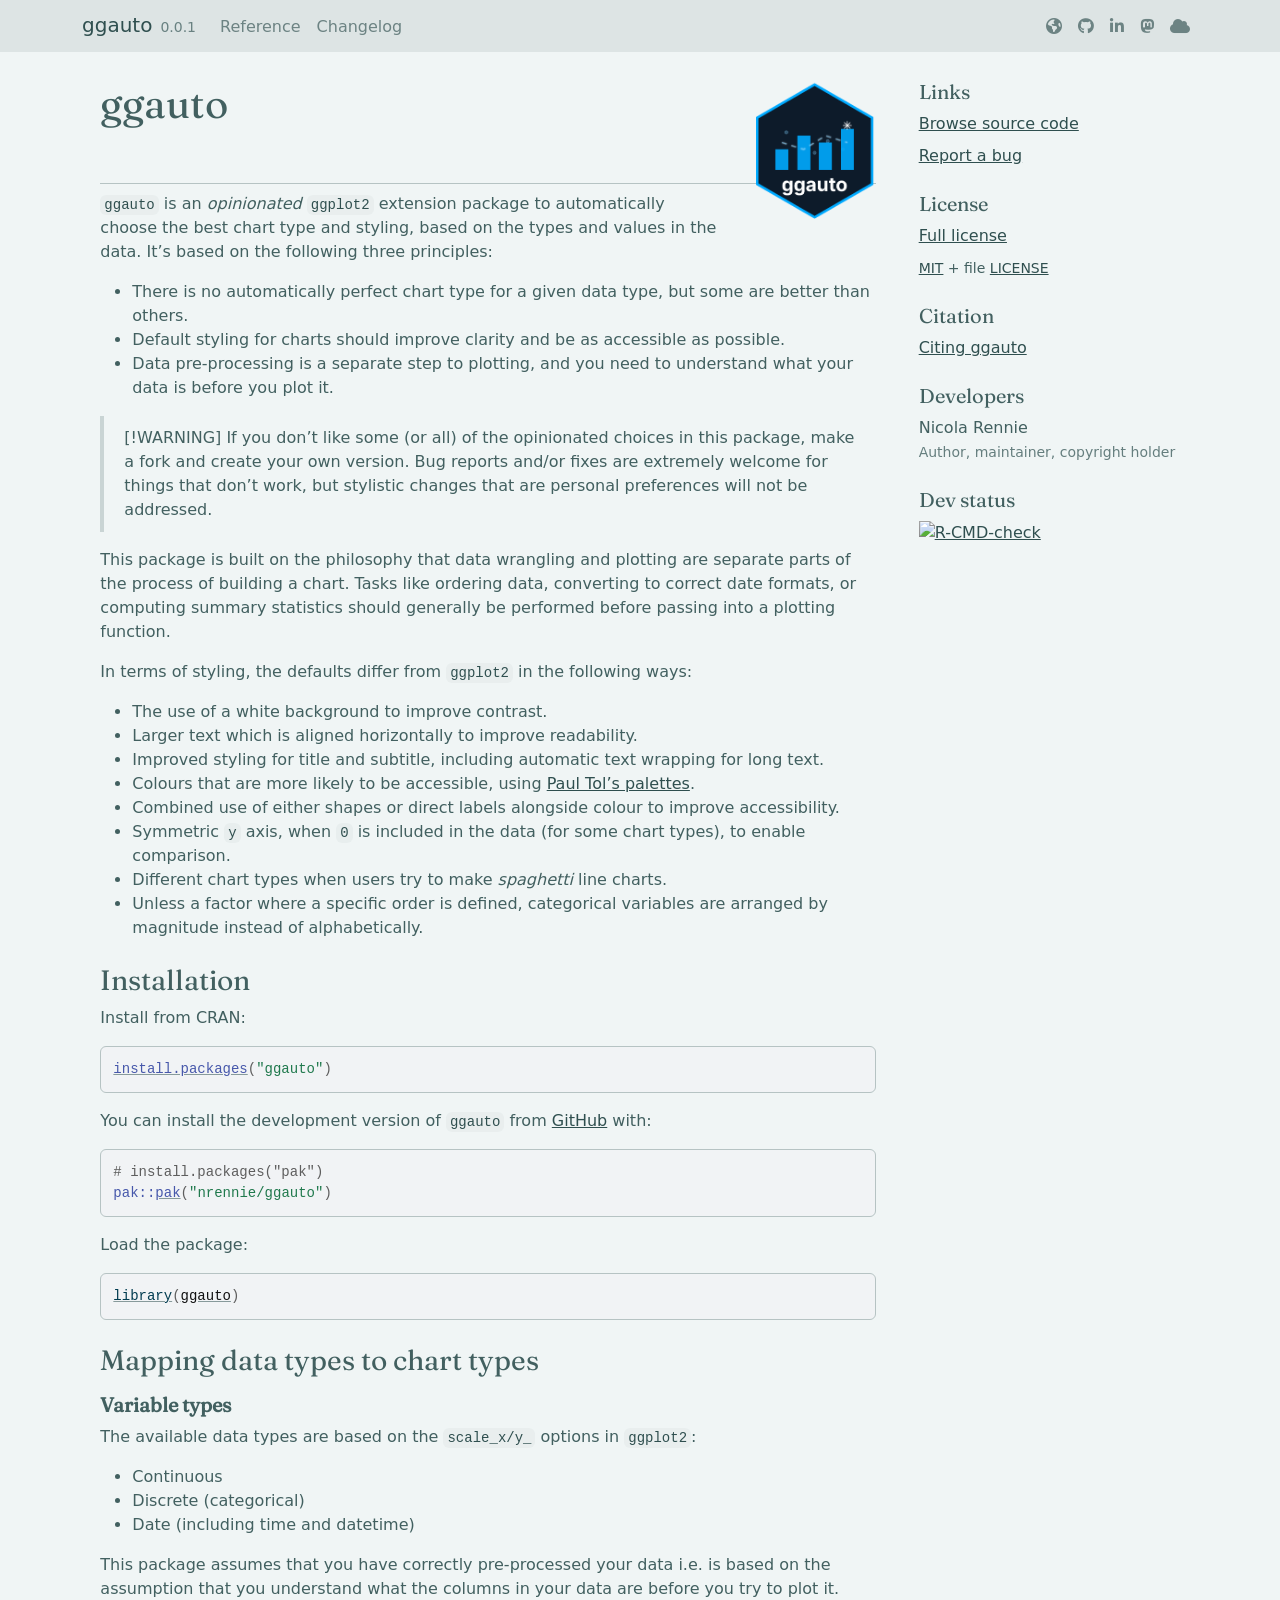
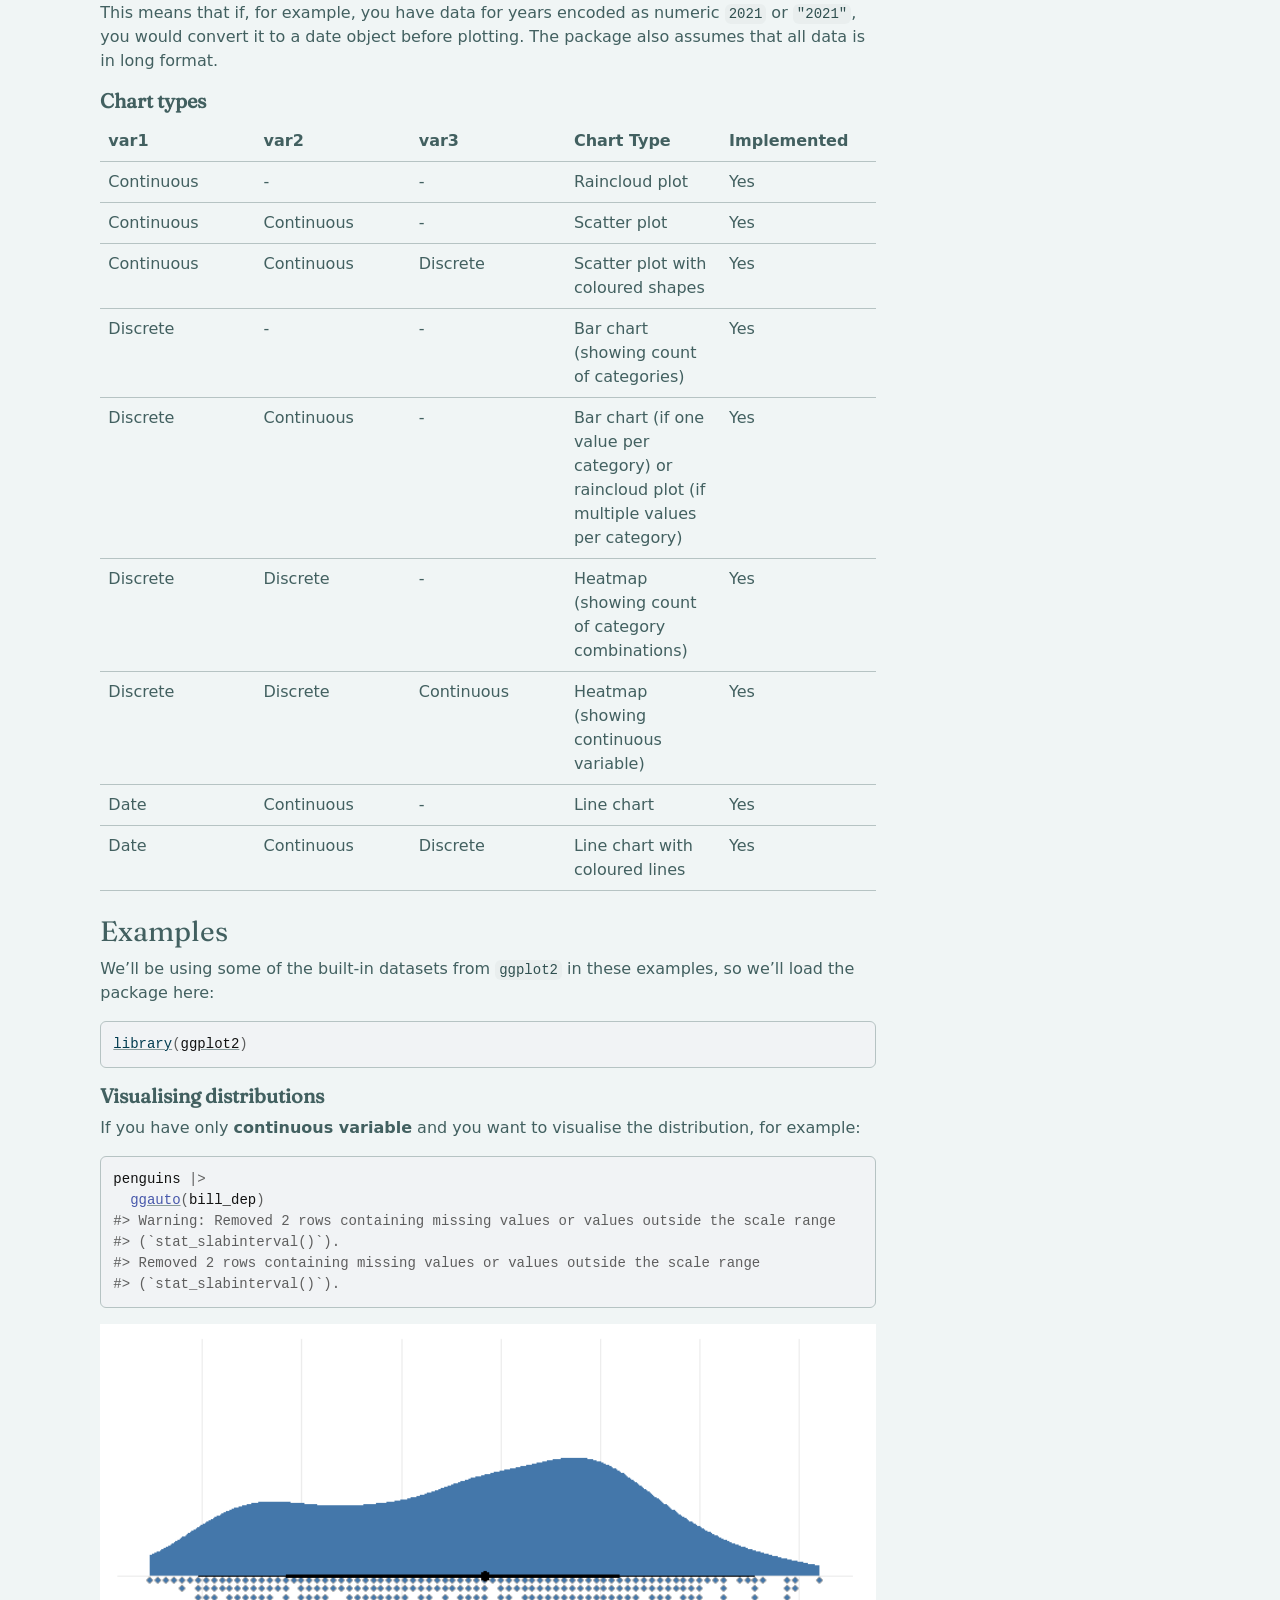
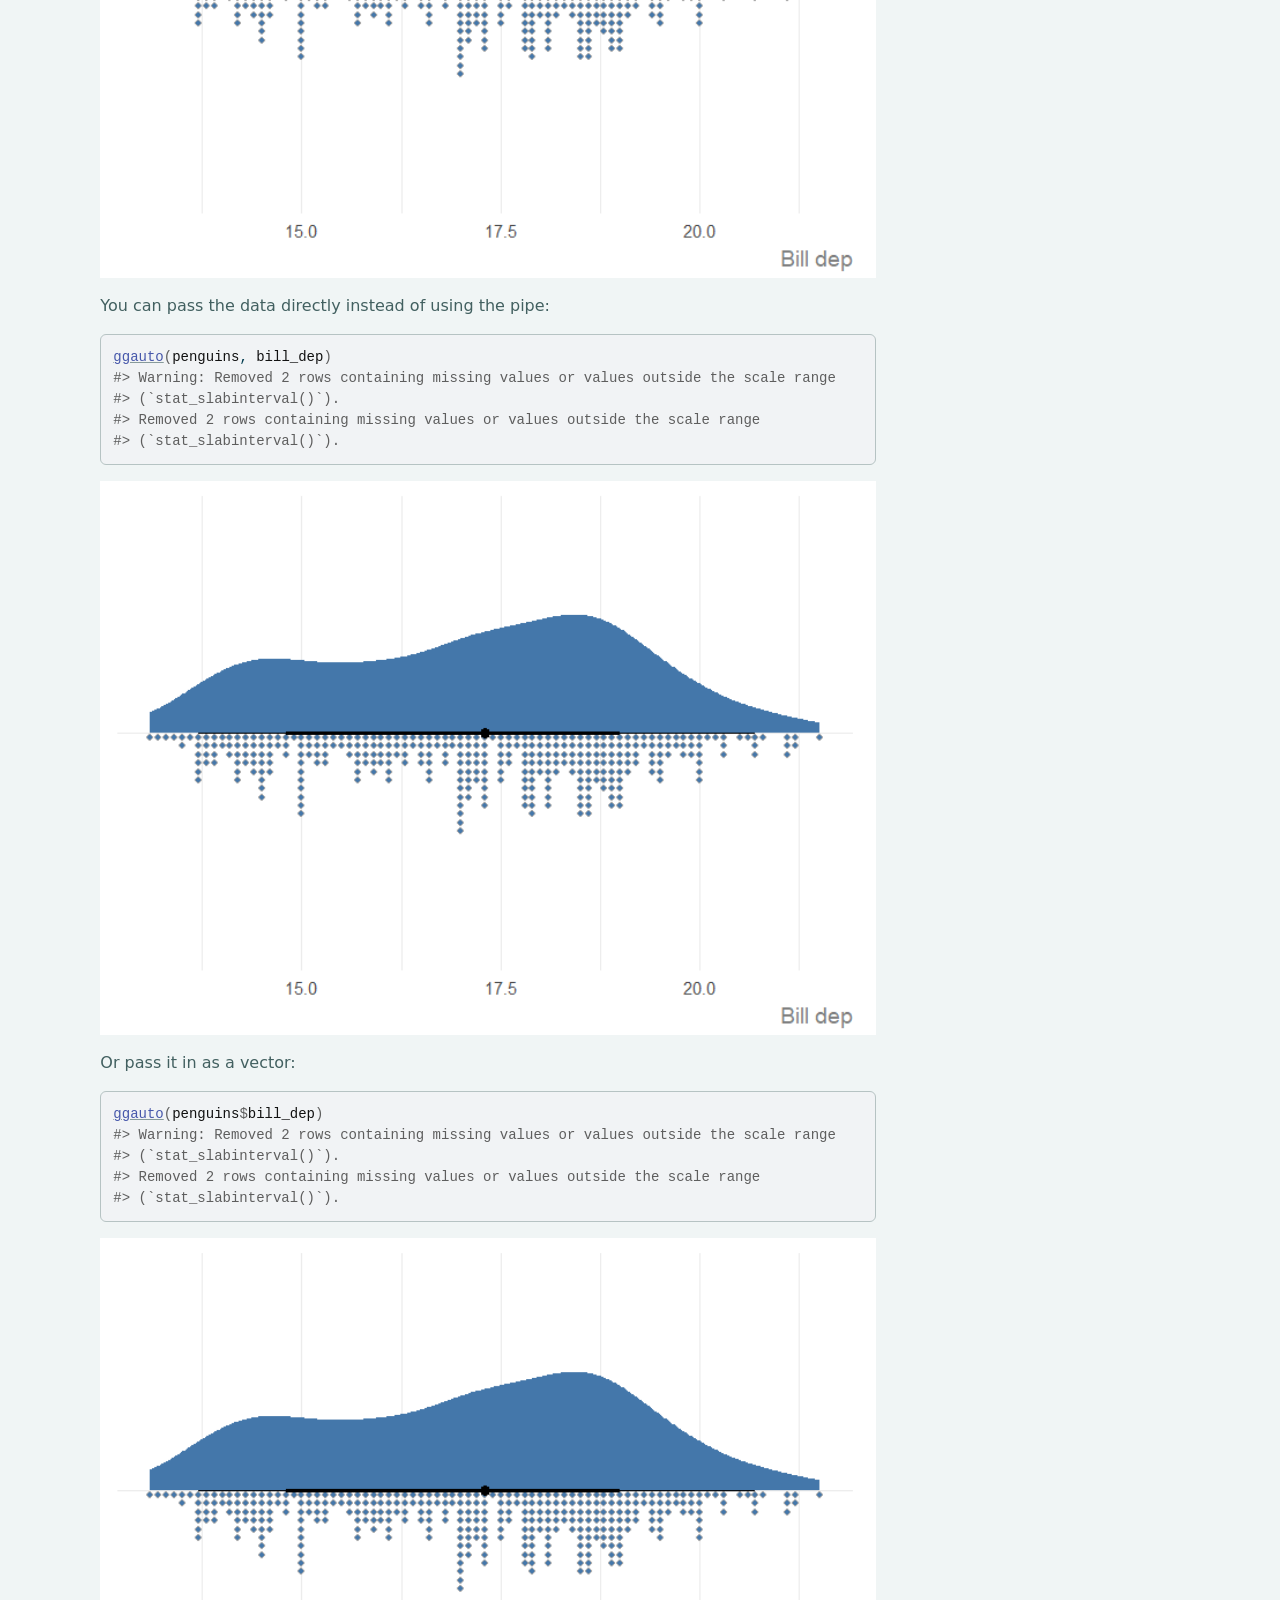
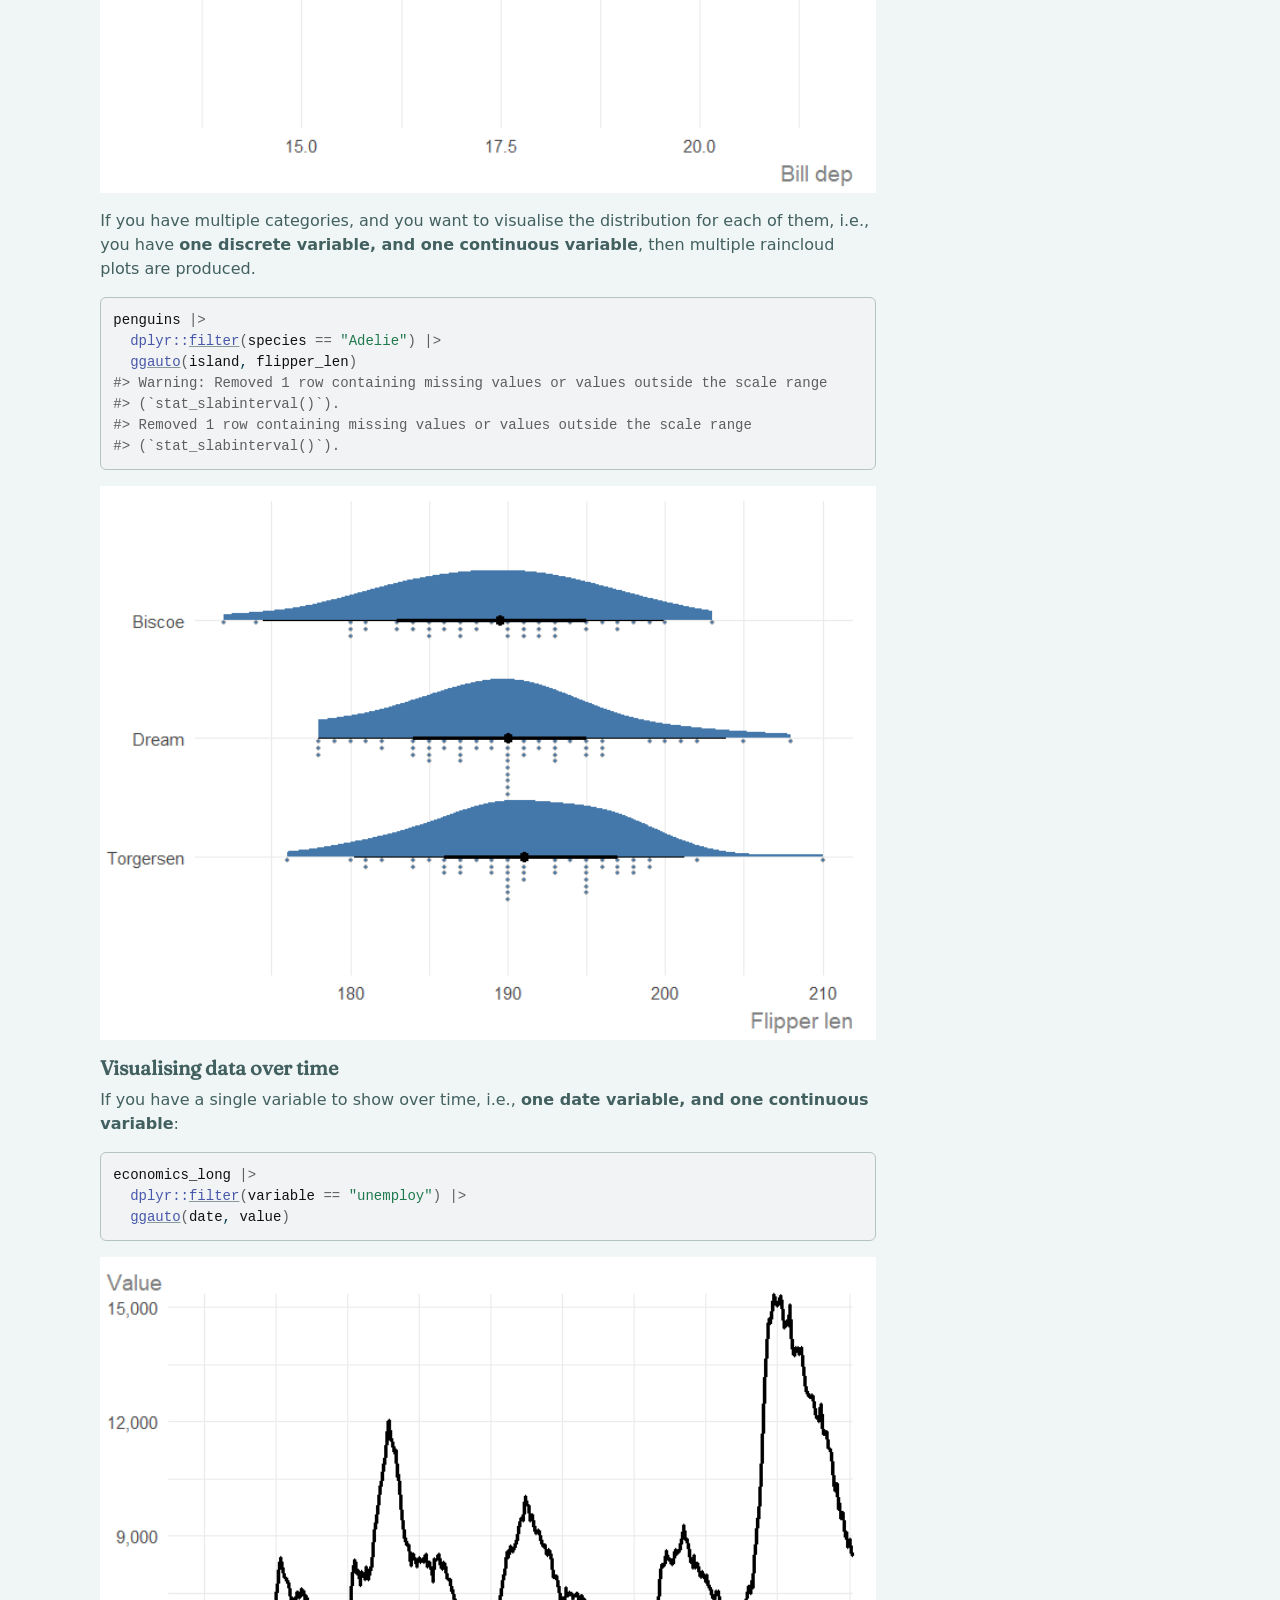
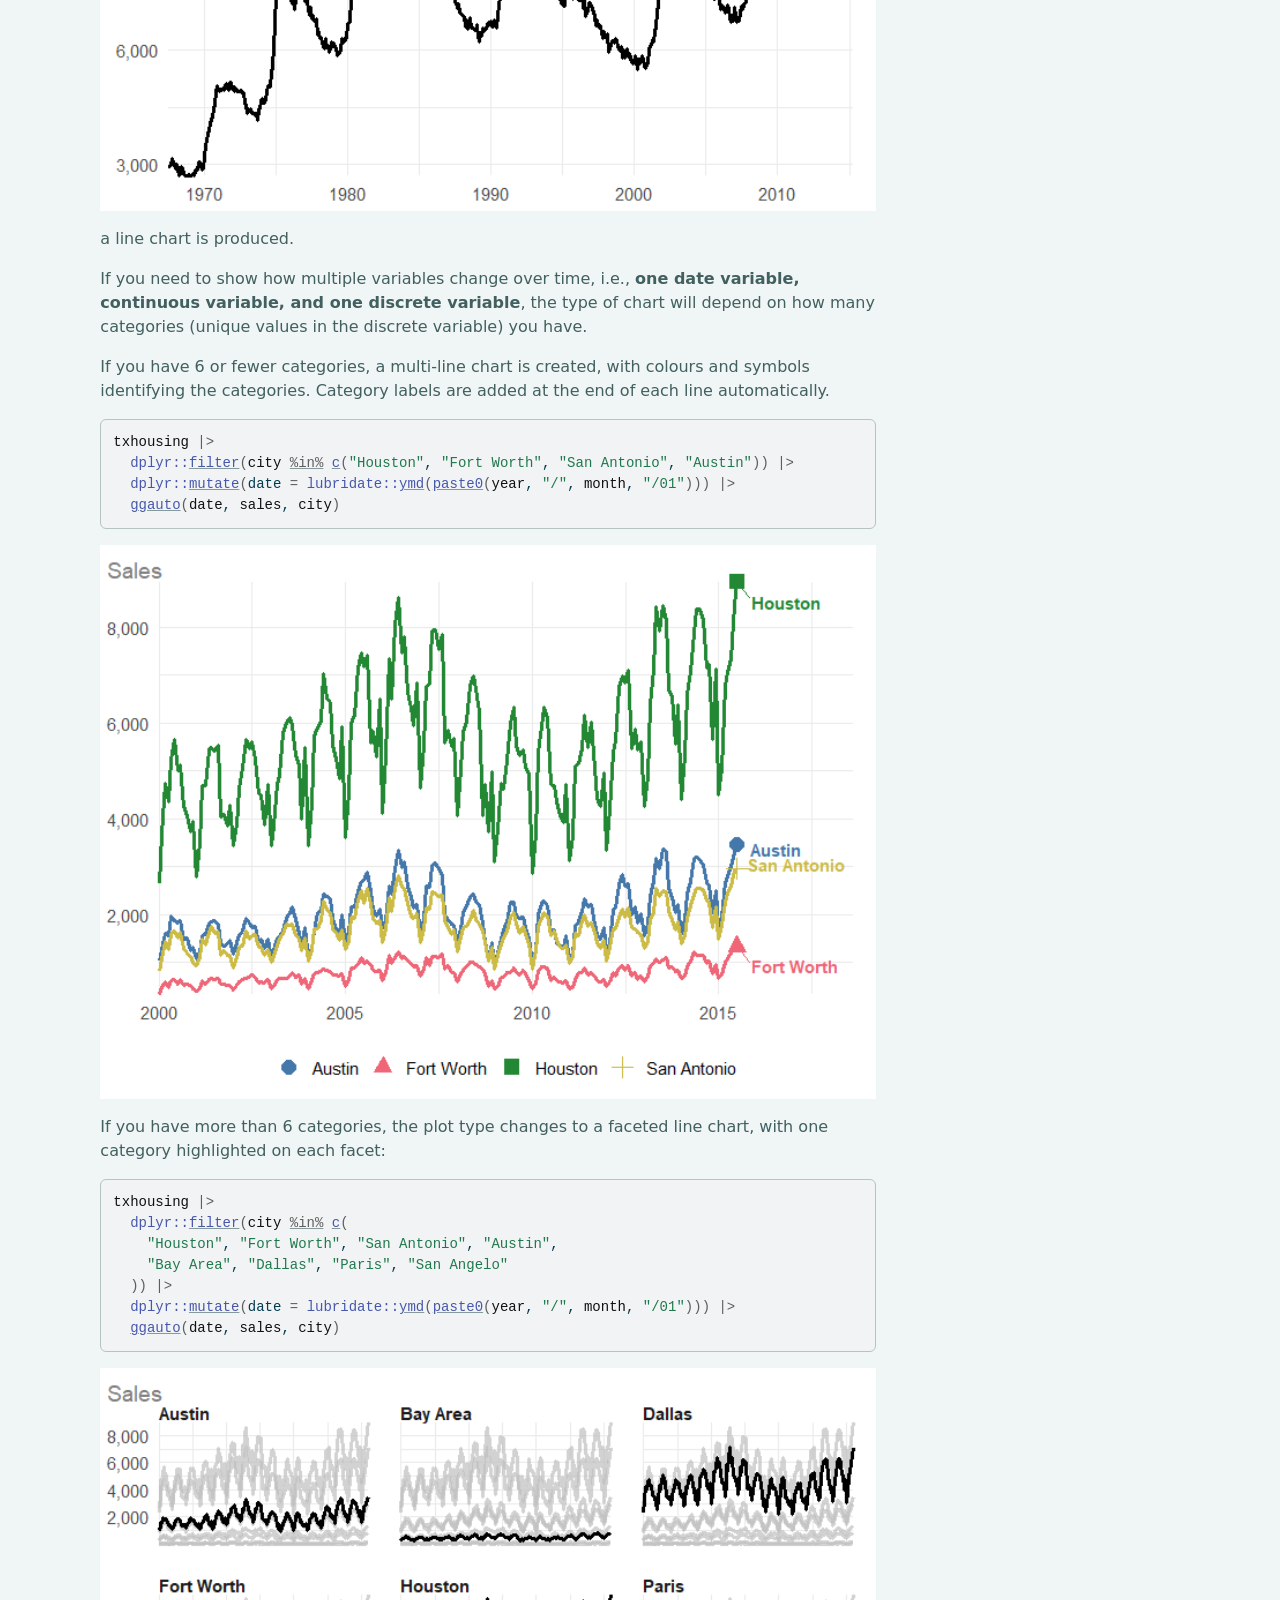
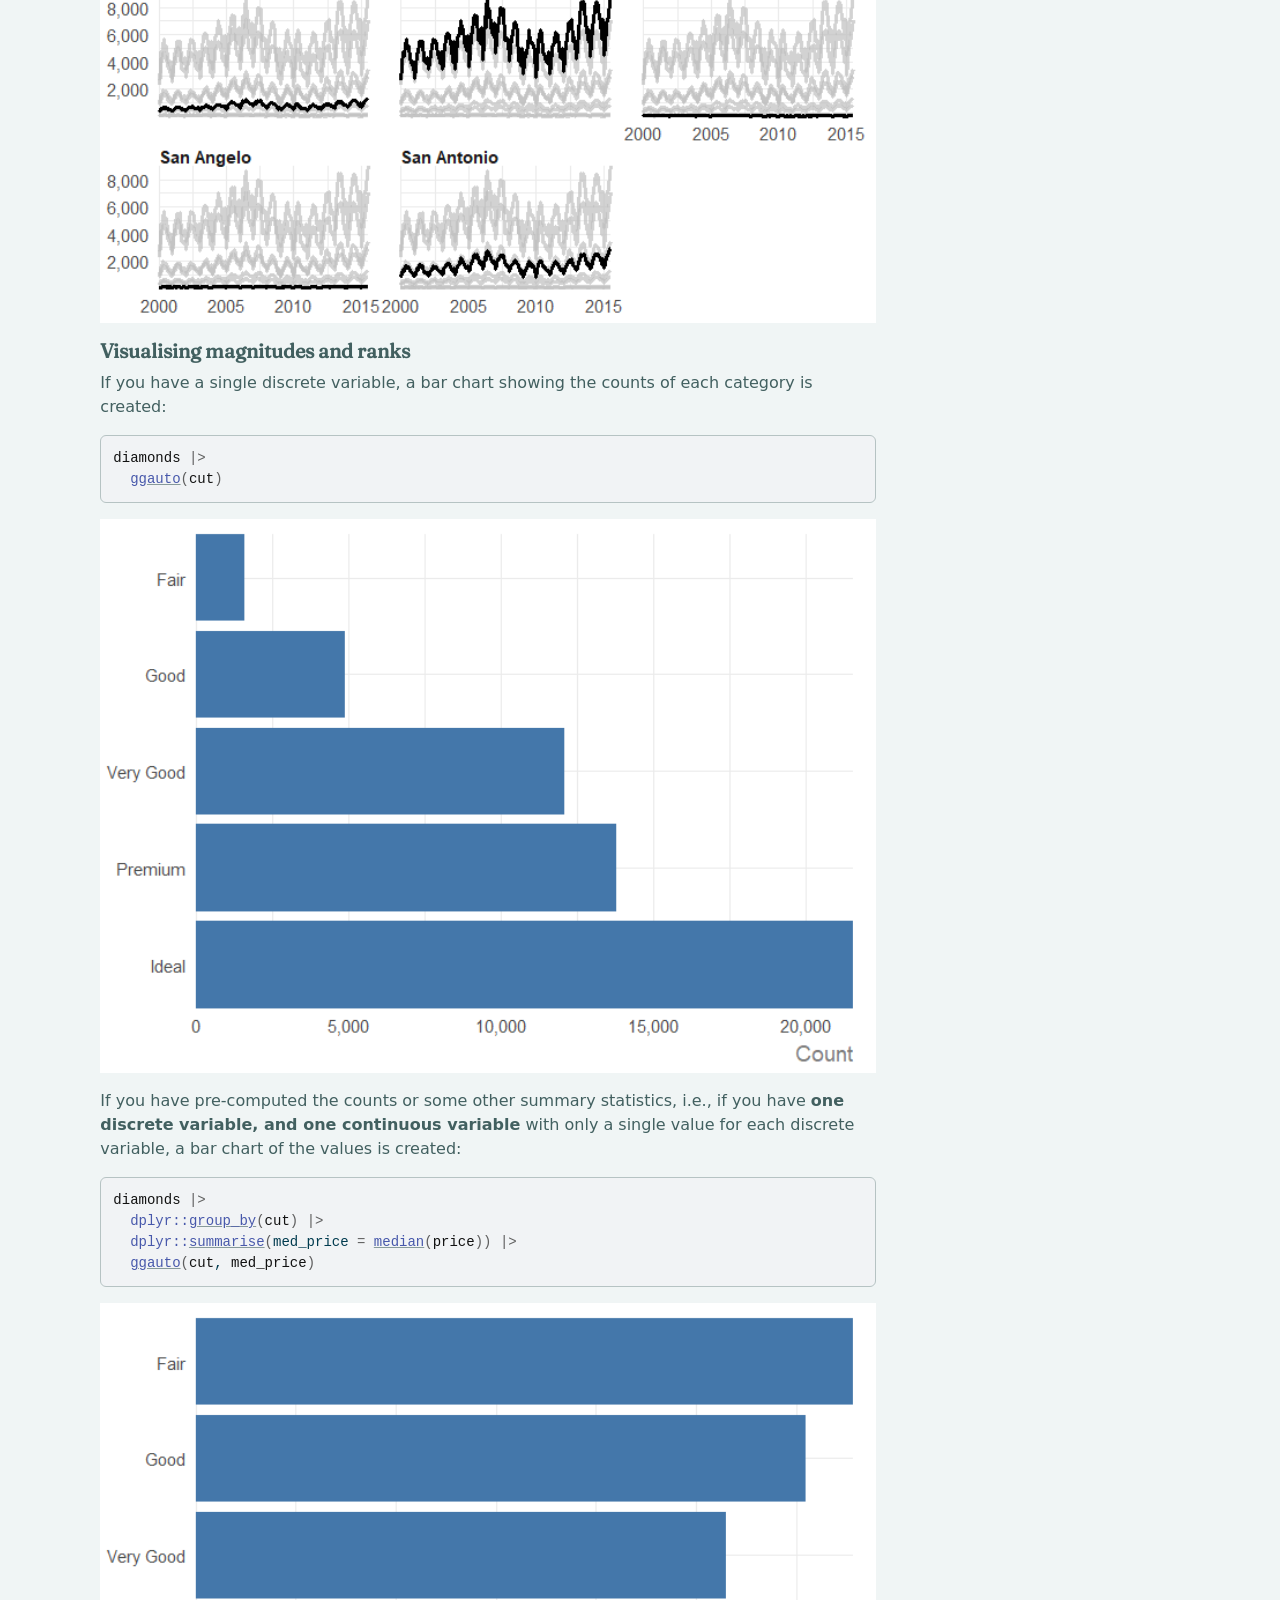
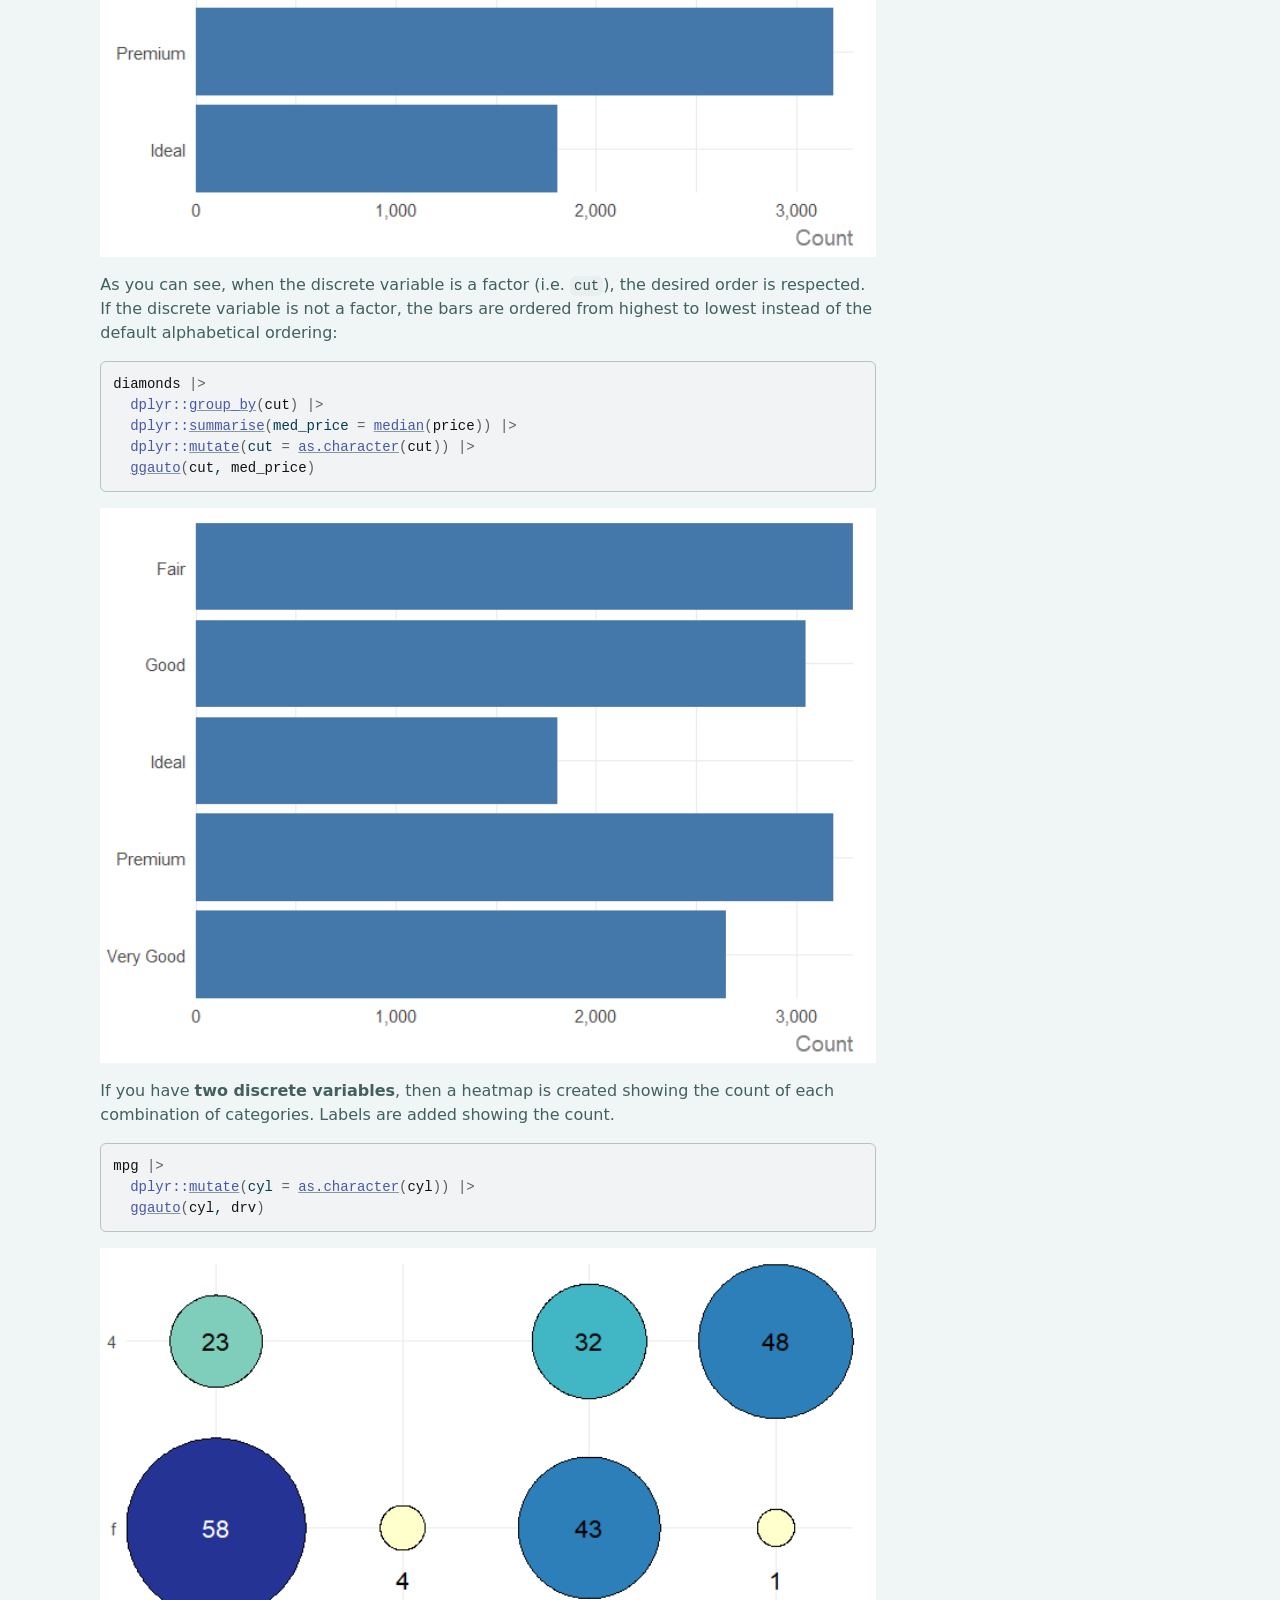
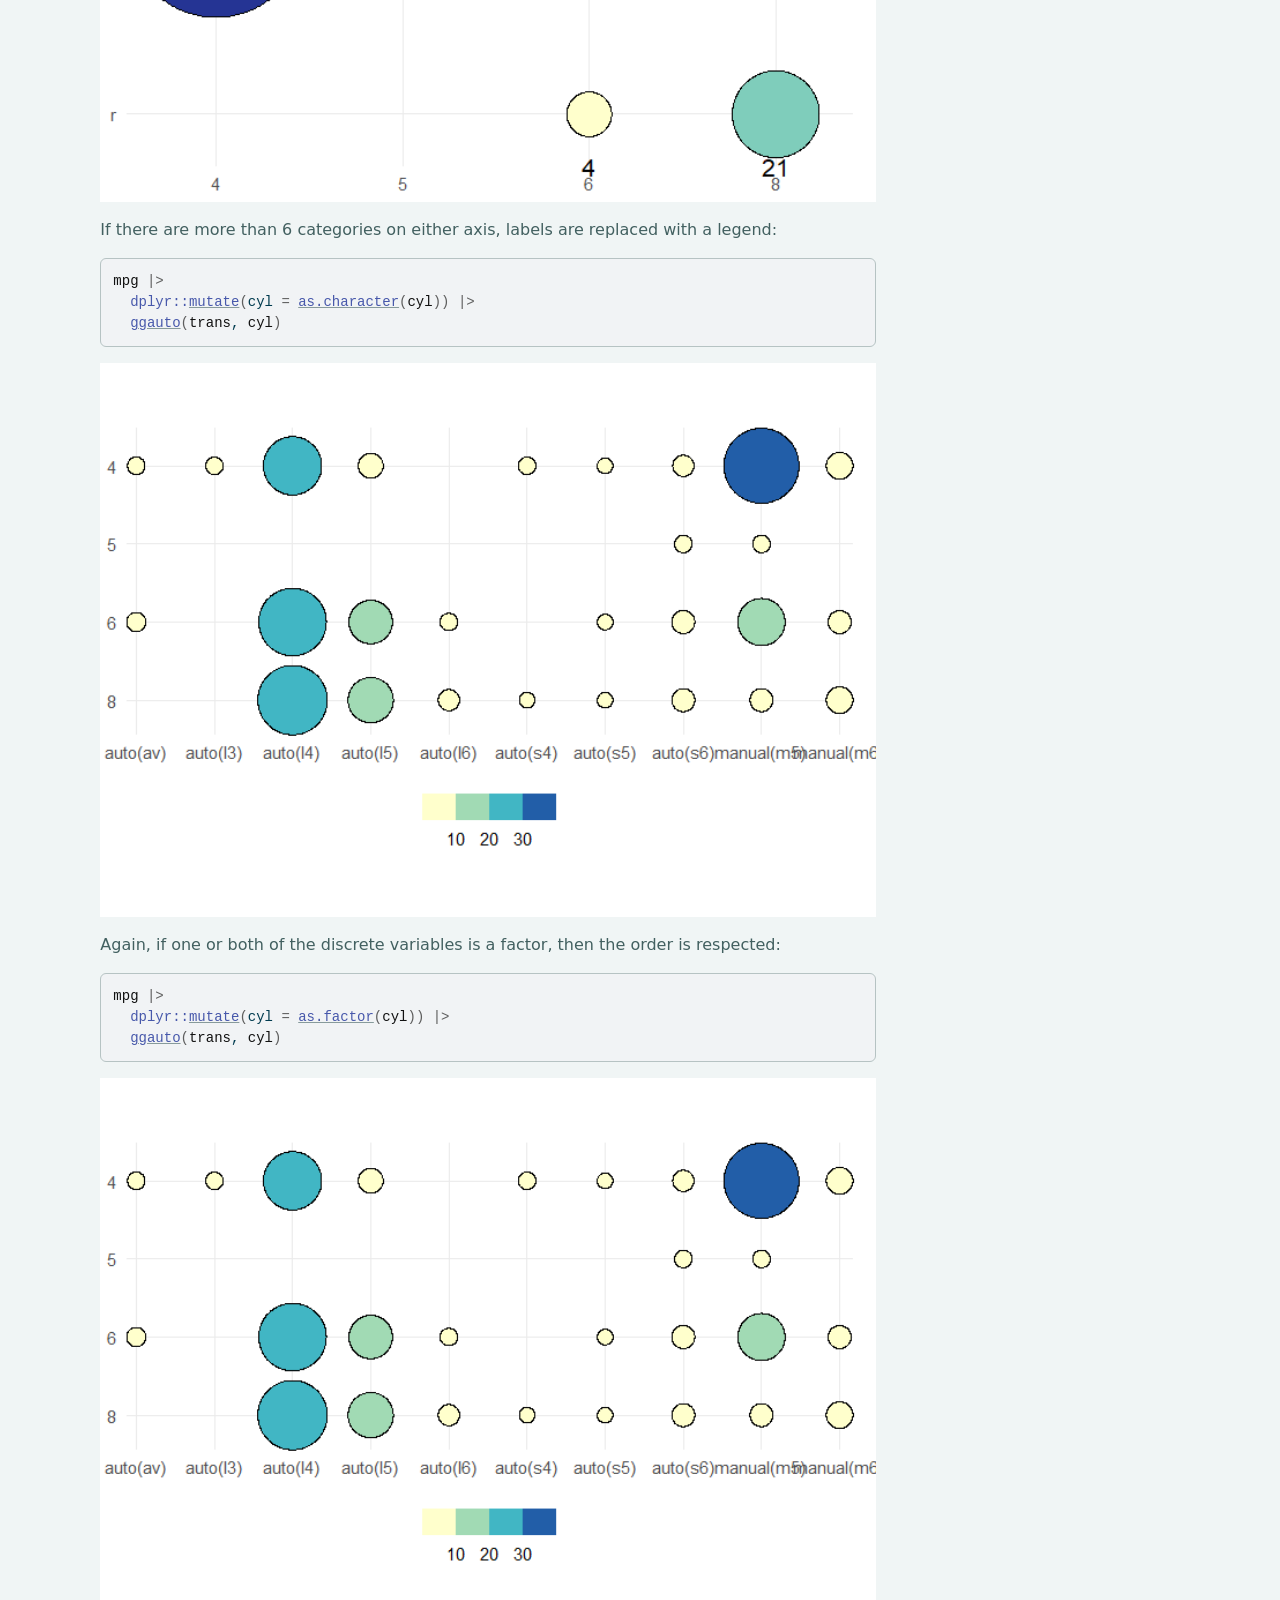
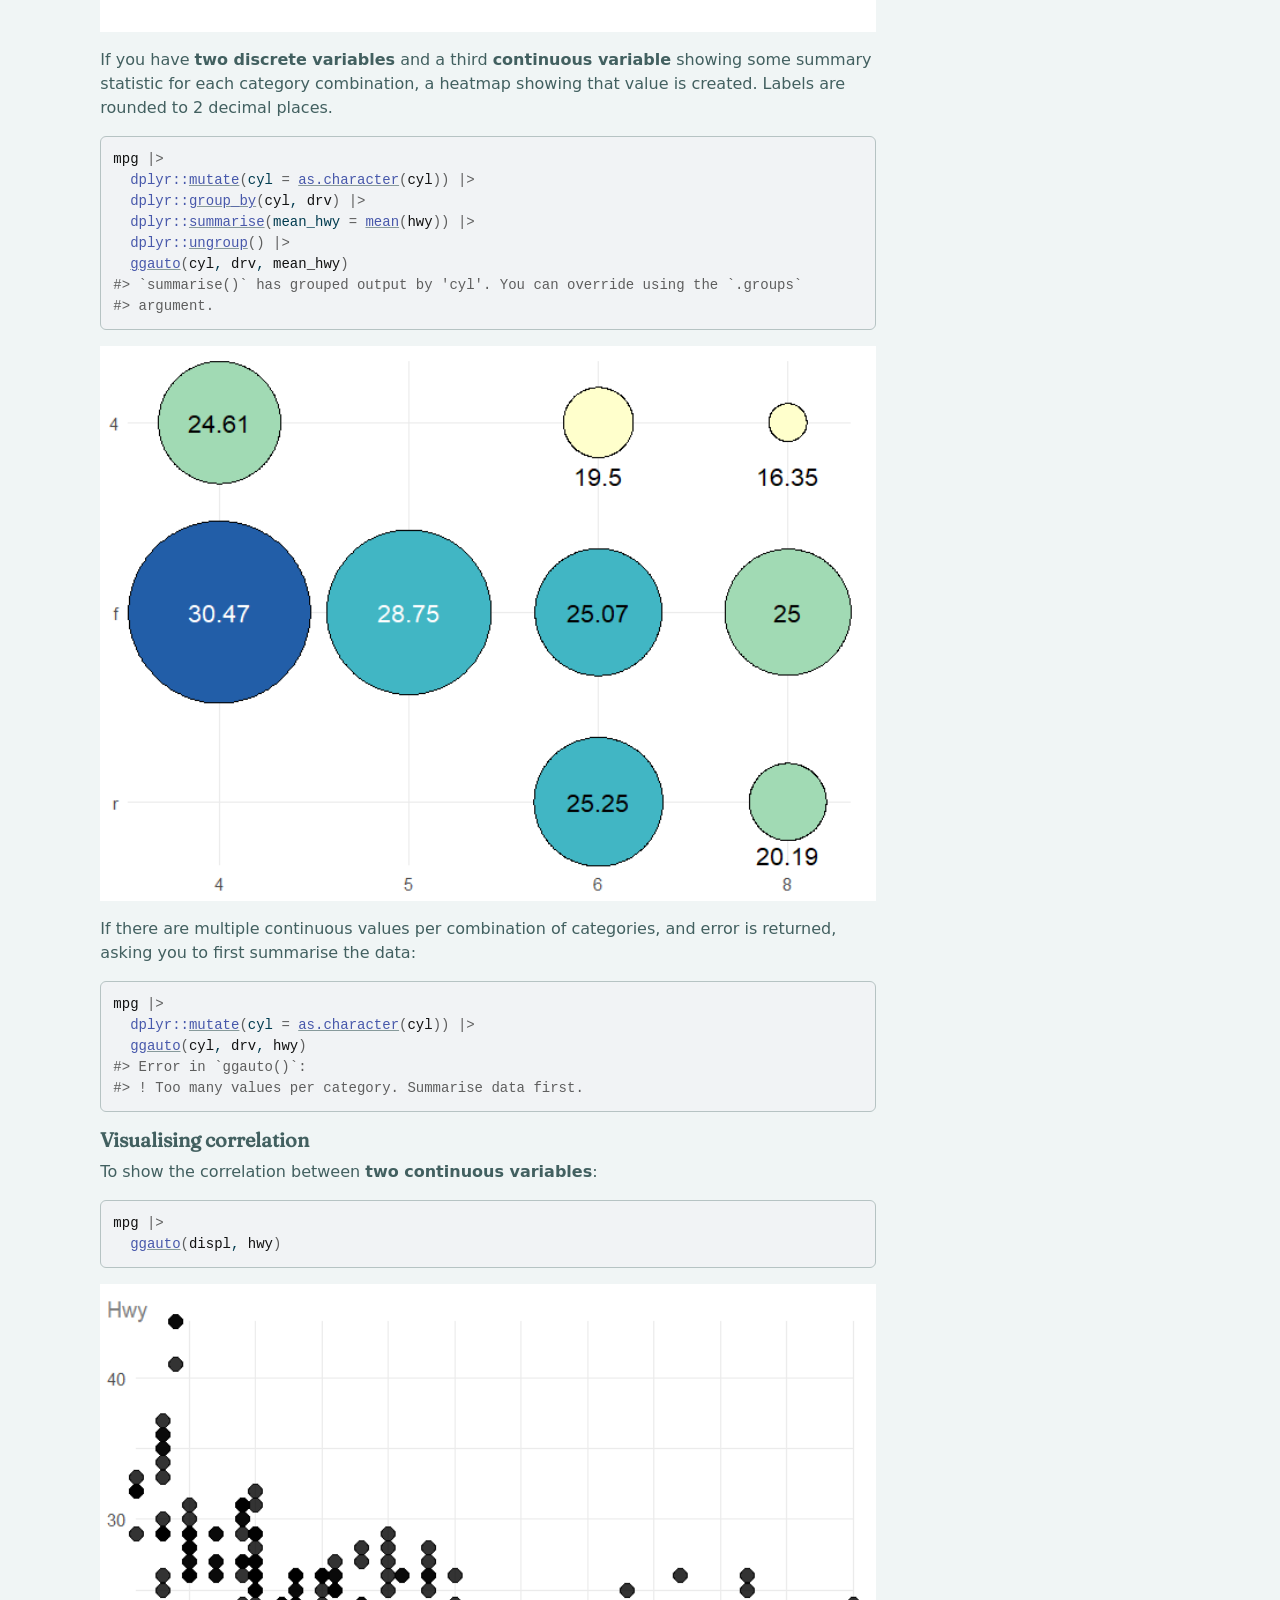
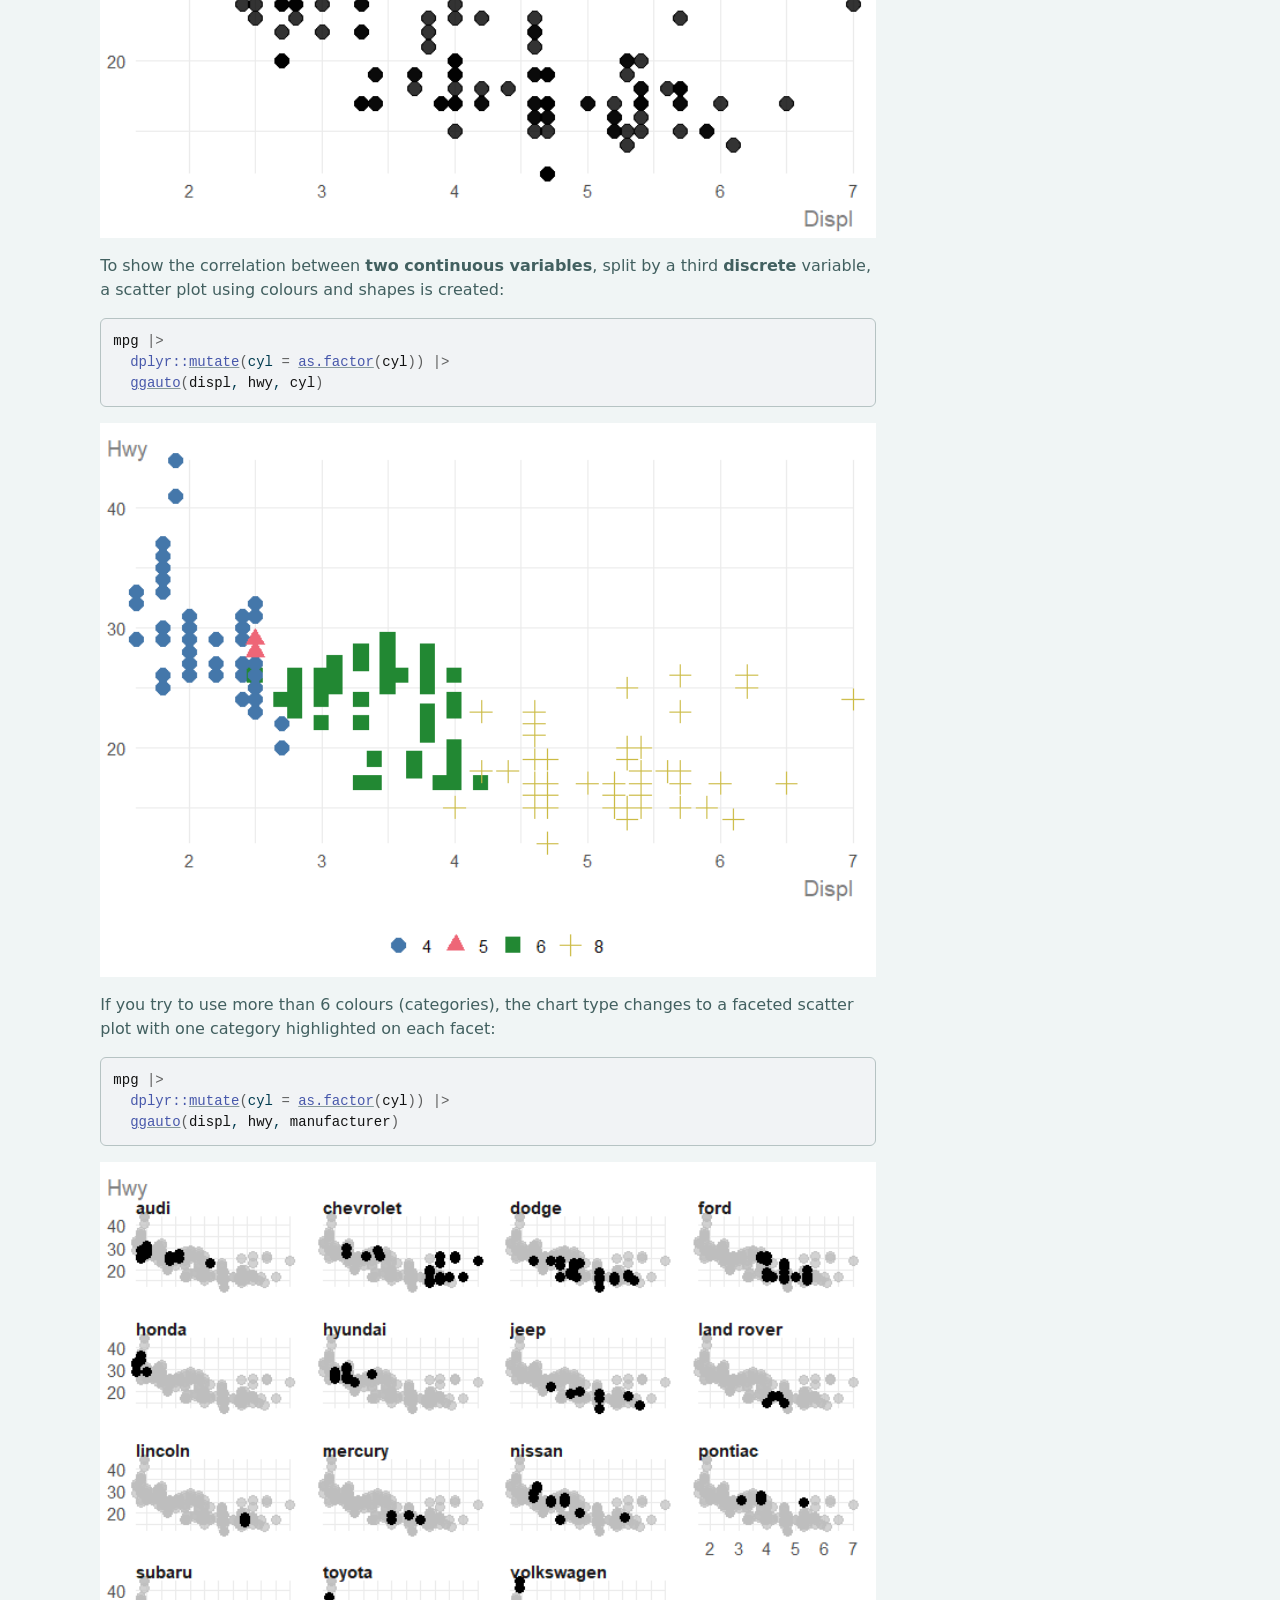
==== index.html @ 6a0f6a35 "Deploying to gh-pages from @ nrennie/ggauto@3b2fba2b084539706181419601845c03f3fc43ac 🚀" ====
<!DOCTYPE html>
<!-- Generated by pkgdown: do not edit by hand --><html lang="en">
<head>
<meta http-equiv="Content-Type" content="text/html; charset=UTF-8">
<meta charset="utf-8">
<meta http-equiv="X-UA-Compatible" content="IE=edge">
<meta name="viewport" content="width=device-width, initial-scale=1, shrink-to-fit=no">
<title>Automatically Create and Style ggplot2 Charts • ggauto</title>
<script src="deps/jquery-3.6.0/jquery-3.6.0.min.js"></script><meta name="viewport" content="width=device-width, initial-scale=1, shrink-to-fit=no">
<link href="deps/bootstrap-5.3.1/bootstrap.min.css" rel="stylesheet">
<script src="deps/bootstrap-5.3.1/bootstrap.bundle.min.js"></script><link href="deps/Fraunces-0.4.10/font.css" rel="stylesheet">
<link href="deps/font-awesome-6.5.2/css/all.min.css" rel="stylesheet">
<link href="deps/font-awesome-6.5.2/css/v4-shims.min.css" rel="stylesheet">
<script src="deps/headroom-0.11.0/headroom.min.js"></script><script src="deps/headroom-0.11.0/jQuery.headroom.min.js"></script><script src="deps/bootstrap-toc-1.0.1/bootstrap-toc.min.js"></script><script src="deps/clipboard.js-2.0.11/clipboard.min.js"></script><script src="deps/search-1.0.0/autocomplete.jquery.min.js"></script><script src="deps/search-1.0.0/fuse.min.js"></script><script src="deps/search-1.0.0/mark.min.js"></script><!-- pkgdown --><script src="pkgdown.js"></script><meta property="og:title" content="Automatically Create and Style ggplot2 Charts">
<meta name="description" content="Automatically choose an appropriate chart type based on the types and values in the data. Apply more accessible default styling and colours to ggplot2 charts.">
<meta property="og:description" content="Automatically choose an appropriate chart type based on the types and values in the data. Apply more accessible default styling and colours to ggplot2 charts.">
<meta property="og:image" content="http://nrennie.rbind.io/ggauto/logo.png">
</head>
<body>
    <a href="#main" class="visually-hidden-focusable">Skip to contents</a>


    <nav class="navbar navbar-expand-lg fixed-top bg-light" data-bs-theme="light" aria-label="Site navigation"><div class="container">

    <a class="navbar-brand me-2" href="index.html">ggauto</a>

    <small class="nav-text text-muted me-auto" data-bs-toggle="tooltip" data-bs-placement="bottom" title="">0.0.1</small>


    <button class="navbar-toggler" type="button" data-bs-toggle="collapse" data-bs-target="#navbar" aria-controls="navbar" aria-expanded="false" aria-label="Toggle navigation">
      <span class="navbar-toggler-icon"></span>
    </button>

    <div id="navbar" class="collapse navbar-collapse ms-3">
      <ul class="navbar-nav me-auto">
<li class="nav-item"><a class="nav-link" href="reference/index.html">Reference</a></li>
<li class="nav-item"><a class="nav-link" href="news/index.html">Changelog</a></li>
      </ul>
<ul class="navbar-nav">
<li class="nav-item"><a class="external-link nav-link" href="https://nrennie.rbind.io/" aria-label="Website"><span class="fa fa-globe"></span></a></li>
<li class="nav-item"><a class="external-link nav-link" href="https://github.com/nrennie" aria-label="GitHub"><span class="fa fa-github"></span></a></li>
<li class="nav-item"><a class="external-link nav-link" href="https://uk.linkedin.com/in/nicola-rennie" aria-label="LinkedIn"><span class="fa fa-linkedin"></span></a></li>
<li class="nav-item"><a class="external-link nav-link" href="https://fosstodon.org/@nrennie" aria-label="Mastodon"><span class="fa fab fa-mastodon"></span></a></li>
<li class="nav-item"><a class="external-link nav-link" href="https://bsky.app/profile/nrennie.bsky.social" aria-label="BlueSky"><span class="fa fa-cloud"></span></a></li>
      </ul>
</div>


  </div>
</nav><div class="container template-home">
<div class="row">
  <main id="main" class="col-md-9">
<div class="section level1">
<div class="page-header">
<img src="logo.png" class="logo" alt=""><h1 id="ggauto-">ggauto <a class="anchor" aria-label="anchor" href="#ggauto-"></a>
</h1>
</div>
<p><code>ggauto</code> is an <em>opinionated</em> <code>ggplot2</code> extension package to automatically choose the best chart type and styling, based on the types and values in the data. It’s based on the following three principles:</p>
<ul>
<li>There is no automatically perfect chart type for a given data type, but some are better than others.</li>
<li>Default styling for charts should improve clarity and be as accessible as possible.</li>
<li>Data pre-processing is a separate step to plotting, and you need to understand what your data is before you plot it.</li>
</ul>
<blockquote>
<p>[!WARNING] If you don’t like some (or all) of the opinionated choices in this package, make a fork and create your own version. Bug reports and/or fixes are extremely welcome for things that don’t work, but stylistic changes that are personal preferences will not be addressed.</p>
</blockquote>
<p>This package is built on the philosophy that data wrangling and plotting are separate parts of the process of building a chart. Tasks like ordering data, converting to correct date formats, or computing summary statistics should generally be performed before passing into a plotting function.</p>
<p>In terms of styling, the defaults differ from <code>ggplot2</code> in the following ways:</p>
<ul>
<li>The use of a white background to improve contrast.</li>
<li>Larger text which is aligned horizontally to improve readability.</li>
<li>Improved styling for title and subtitle, including automatic text wrapping for long text.</li>
<li>Colours that are more likely to be accessible, using <a href="https://sronpersonalpages.nl/~pault/" class="external-link">Paul Tol’s palettes</a>.</li>
<li>Combined use of either shapes or direct labels alongside colour to improve accessibility.</li>
<li>Symmetric <code>y</code> axis, when <code>0</code> is included in the data (for some chart types), to enable comparison.</li>
<li>Different chart types when users try to make <em>spaghetti</em> line charts.</li>
<li>Unless a factor where a specific order is defined, categorical variables are arranged by magnitude instead of alphabetically.</li>
</ul>
<div class="section level2">
<h2 id="installation">Installation<a class="anchor" aria-label="anchor" href="#installation"></a>
</h2>
<p>Install from CRAN:</p>
<div class="sourceCode" id="cb1"><pre class="downlit sourceCode r">
<code class="sourceCode R"><span><span class="fu"><a href="https://rdrr.io/r/utils/install.packages.html" class="external-link">install.packages</a></span><span class="op">(</span><span class="st">"ggauto"</span><span class="op">)</span></span></code></pre></div>
<p>You can install the development version of <code>ggauto</code> from <a href="https://github.com/nrennie/ggauto" class="external-link">GitHub</a> with:</p>
<div class="sourceCode" id="cb2"><pre class="downlit sourceCode r">
<code class="sourceCode R"><span><span class="co"># install.packages("pak")</span></span>
<span><span class="fu">pak</span><span class="fu">::</span><span class="fu"><a href="https://pak.r-lib.org/reference/pak.html" class="external-link">pak</a></span><span class="op">(</span><span class="st">"nrennie/ggauto"</span><span class="op">)</span></span></code></pre></div>
<p>Load the package:</p>
<div class="sourceCode" id="cb3"><pre class="downlit sourceCode r">
<code class="sourceCode R"><span><span class="kw"><a href="https://rdrr.io/r/base/library.html" class="external-link">library</a></span><span class="op">(</span><span class="va"><a href="https://nrennie.rbind.io/ggauto/" class="external-link">ggauto</a></span><span class="op">)</span></span></code></pre></div>
</div>
<div class="section level2">
<h2 id="mapping-data-types-to-chart-types">Mapping data types to chart types<a class="anchor" aria-label="anchor" href="#mapping-data-types-to-chart-types"></a>
</h2>
<div class="section level3">
<h3 id="variable-types">Variable types<a class="anchor" aria-label="anchor" href="#variable-types"></a>
</h3>
<p>The available data types are based on the <code>scale_x/y_</code> options in <code>ggplot2</code>:</p>
<ul>
<li>Continuous</li>
<li>Discrete (categorical)</li>
<li>Date (including time and datetime)</li>
</ul>
<p>This package assumes that you have correctly pre-processed your data i.e. is based on the assumption that you understand what the columns in your data are before you try to plot it. This means that if, for example, you have data for years encoded as numeric <code>2021</code> or <code>"2021"</code>, you would convert it to a date object before plotting. The package also assumes that all data is in long format.</p>
</div>
<div class="section level3">
<h3 id="chart-types">Chart types<a class="anchor" aria-label="anchor" href="#chart-types"></a>
</h3>
<table class="table">
<colgroup>
<col width="20%">
<col width="20%">
<col width="20%">
<col width="20%">
<col width="20%">
</colgroup>
<thead><tr class="header">
<th>var1</th>
<th>var2</th>
<th>var3</th>
<th>Chart Type</th>
<th>Implemented</th>
</tr></thead>
<tbody>
<tr class="odd">
<td>Continuous</td>
<td>-</td>
<td>-</td>
<td>Raincloud plot</td>
<td>Yes</td>
</tr>
<tr class="even">
<td>Continuous</td>
<td>Continuous</td>
<td>-</td>
<td>Scatter plot</td>
<td>Yes</td>
</tr>
<tr class="odd">
<td>Continuous</td>
<td>Continuous</td>
<td>Discrete</td>
<td>Scatter plot with coloured shapes</td>
<td>Yes</td>
</tr>
<tr class="even">
<td>Discrete</td>
<td>-</td>
<td>-</td>
<td>Bar chart (showing count of categories)</td>
<td>Yes</td>
</tr>
<tr class="odd">
<td>Discrete</td>
<td>Continuous</td>
<td>-</td>
<td>Bar chart (if one value per category) or raincloud plot (if multiple values per category)</td>
<td>Yes</td>
</tr>
<tr class="even">
<td>Discrete</td>
<td>Discrete</td>
<td>-</td>
<td>Heatmap (showing count of category combinations)</td>
<td>Yes</td>
</tr>
<tr class="odd">
<td>Discrete</td>
<td>Discrete</td>
<td>Continuous</td>
<td>Heatmap (showing continuous variable)</td>
<td>Yes</td>
</tr>
<tr class="even">
<td>Date</td>
<td>Continuous</td>
<td>-</td>
<td>Line chart</td>
<td>Yes</td>
</tr>
<tr class="odd">
<td>Date</td>
<td>Continuous</td>
<td>Discrete</td>
<td>Line chart with coloured lines</td>
<td>Yes</td>
</tr>
</tbody>
</table>
</div>
</div>
<div class="section level2">
<h2 id="examples">Examples<a class="anchor" aria-label="anchor" href="#examples"></a>
</h2>
<p>We’ll be using some of the built-in datasets from <code>ggplot2</code> in these examples, so we’ll load the package here:</p>
<div class="sourceCode" id="cb4"><pre class="downlit sourceCode r">
<code class="sourceCode R"><span><span class="kw"><a href="https://rdrr.io/r/base/library.html" class="external-link">library</a></span><span class="op">(</span><span class="va"><a href="https://ggplot2.tidyverse.org" class="external-link">ggplot2</a></span><span class="op">)</span></span></code></pre></div>
<div class="section level3">
<h3 id="visualising-distributions">Visualising distributions<a class="anchor" aria-label="anchor" href="#visualising-distributions"></a>
</h3>
<p>If you have only <strong>continuous variable</strong> and you want to visualise the distribution, for example:</p>
<div class="sourceCode" id="cb5"><pre class="downlit sourceCode r">
<code class="sourceCode R"><span><span class="va">penguins</span> <span class="op">|&gt;</span></span>
<span>  <span class="fu"><a href="reference/ggauto.html">ggauto</a></span><span class="op">(</span><span class="va">bill_dep</span><span class="op">)</span></span>
<span><span class="co">#&gt; Warning: Removed 2 rows containing missing values or values outside the scale range</span></span>
<span><span class="co">#&gt; (`stat_slabinterval()`).</span></span>
<span><span class="co">#&gt; Removed 2 rows containing missing values or values outside the scale range</span></span>
<span><span class="co">#&gt; (`stat_slabinterval()`).</span></span></code></pre></div>
<p><img src="reference/figures/README-unnamed-chunk-4-1.png" alt="" width="100%"></p>
<p>You can pass the data directly instead of using the pipe:</p>
<div class="sourceCode" id="cb6"><pre class="downlit sourceCode r">
<code class="sourceCode R"><span><span class="fu"><a href="reference/ggauto.html">ggauto</a></span><span class="op">(</span><span class="va">penguins</span>, <span class="va">bill_dep</span><span class="op">)</span></span>
<span><span class="co">#&gt; Warning: Removed 2 rows containing missing values or values outside the scale range</span></span>
<span><span class="co">#&gt; (`stat_slabinterval()`).</span></span>
<span><span class="co">#&gt; Removed 2 rows containing missing values or values outside the scale range</span></span>
<span><span class="co">#&gt; (`stat_slabinterval()`).</span></span></code></pre></div>
<p><img src="reference/figures/README-unnamed-chunk-5-1.png" alt="" width="100%"></p>
<p>Or pass it in as a vector:</p>
<div class="sourceCode" id="cb7"><pre class="downlit sourceCode r">
<code class="sourceCode R"><span><span class="fu"><a href="reference/ggauto.html">ggauto</a></span><span class="op">(</span><span class="va">penguins</span><span class="op">$</span><span class="va">bill_dep</span><span class="op">)</span></span>
<span><span class="co">#&gt; Warning: Removed 2 rows containing missing values or values outside the scale range</span></span>
<span><span class="co">#&gt; (`stat_slabinterval()`).</span></span>
<span><span class="co">#&gt; Removed 2 rows containing missing values or values outside the scale range</span></span>
<span><span class="co">#&gt; (`stat_slabinterval()`).</span></span></code></pre></div>
<p><img src="reference/figures/README-unnamed-chunk-6-1.png" alt="" width="100%"></p>
<p>If you have multiple categories, and you want to visualise the distribution for each of them, i.e., you have <strong>one discrete variable, and one continuous variable</strong>, then multiple raincloud plots are produced.</p>
<div class="sourceCode" id="cb8"><pre class="downlit sourceCode r">
<code class="sourceCode R"><span><span class="va">penguins</span> <span class="op">|&gt;</span></span>
<span>  <span class="fu">dplyr</span><span class="fu">::</span><span class="fu"><a href="https://dplyr.tidyverse.org/reference/filter.html" class="external-link">filter</a></span><span class="op">(</span><span class="va">species</span> <span class="op">==</span> <span class="st">"Adelie"</span><span class="op">)</span> <span class="op">|&gt;</span></span>
<span>  <span class="fu"><a href="reference/ggauto.html">ggauto</a></span><span class="op">(</span><span class="va">island</span>, <span class="va">flipper_len</span><span class="op">)</span></span>
<span><span class="co">#&gt; Warning: Removed 1 row containing missing values or values outside the scale range</span></span>
<span><span class="co">#&gt; (`stat_slabinterval()`).</span></span>
<span><span class="co">#&gt; Removed 1 row containing missing values or values outside the scale range</span></span>
<span><span class="co">#&gt; (`stat_slabinterval()`).</span></span></code></pre></div>
<p><img src="reference/figures/README-unnamed-chunk-7-1.png" alt="" width="100%"></p>
</div>
<div class="section level3">
<h3 id="visualising-data-over-time">Visualising data over time<a class="anchor" aria-label="anchor" href="#visualising-data-over-time"></a>
</h3>
<p>If you have a single variable to show over time, i.e., <strong>one date variable, and one continuous variable</strong>:</p>
<div class="sourceCode" id="cb9"><pre class="downlit sourceCode r">
<code class="sourceCode R"><span><span class="va">economics_long</span> <span class="op">|&gt;</span></span>
<span>  <span class="fu">dplyr</span><span class="fu">::</span><span class="fu"><a href="https://dplyr.tidyverse.org/reference/filter.html" class="external-link">filter</a></span><span class="op">(</span><span class="va">variable</span> <span class="op">==</span> <span class="st">"unemploy"</span><span class="op">)</span> <span class="op">|&gt;</span></span>
<span>  <span class="fu"><a href="reference/ggauto.html">ggauto</a></span><span class="op">(</span><span class="va">date</span>, <span class="va">value</span><span class="op">)</span></span></code></pre></div>
<p><img src="reference/figures/README-unnamed-chunk-8-1.png" alt="" width="100%"></p>
<p>a line chart is produced.</p>
<p>If you need to show how multiple variables change over time, i.e., <strong>one date variable, continuous variable, and one discrete variable</strong>, the type of chart will depend on how many categories (unique values in the discrete variable) you have.</p>
<p>If you have 6 or fewer categories, a multi-line chart is created, with colours and symbols identifying the categories. Category labels are added at the end of each line automatically.</p>
<div class="sourceCode" id="cb10"><pre class="downlit sourceCode r">
<code class="sourceCode R"><span><span class="va">txhousing</span> <span class="op">|&gt;</span></span>
<span>  <span class="fu">dplyr</span><span class="fu">::</span><span class="fu"><a href="https://dplyr.tidyverse.org/reference/filter.html" class="external-link">filter</a></span><span class="op">(</span><span class="va">city</span> <span class="op"><a href="https://rdrr.io/r/base/match.html" class="external-link">%in%</a></span> <span class="fu"><a href="https://rdrr.io/r/base/c.html" class="external-link">c</a></span><span class="op">(</span><span class="st">"Houston"</span>, <span class="st">"Fort Worth"</span>, <span class="st">"San Antonio"</span>, <span class="st">"Austin"</span><span class="op">)</span><span class="op">)</span> <span class="op">|&gt;</span></span>
<span>  <span class="fu">dplyr</span><span class="fu">::</span><span class="fu"><a href="https://dplyr.tidyverse.org/reference/mutate.html" class="external-link">mutate</a></span><span class="op">(</span>date <span class="op">=</span> <span class="fu">lubridate</span><span class="fu">::</span><span class="fu"><a href="https://lubridate.tidyverse.org/reference/ymd.html" class="external-link">ymd</a></span><span class="op">(</span><span class="fu"><a href="https://rdrr.io/r/base/paste.html" class="external-link">paste0</a></span><span class="op">(</span><span class="va">year</span>, <span class="st">"/"</span>, <span class="va">month</span>, <span class="st">"/01"</span><span class="op">)</span><span class="op">)</span><span class="op">)</span> <span class="op">|&gt;</span></span>
<span>  <span class="fu"><a href="reference/ggauto.html">ggauto</a></span><span class="op">(</span><span class="va">date</span>, <span class="va">sales</span>, <span class="va">city</span><span class="op">)</span></span></code></pre></div>
<p><img src="reference/figures/README-unnamed-chunk-9-1.png" alt="" width="100%"></p>
<p>If you have more than 6 categories, the plot type changes to a faceted line chart, with one category highlighted on each facet:</p>
<div class="sourceCode" id="cb11"><pre class="downlit sourceCode r">
<code class="sourceCode R"><span><span class="va">txhousing</span> <span class="op">|&gt;</span></span>
<span>  <span class="fu">dplyr</span><span class="fu">::</span><span class="fu"><a href="https://dplyr.tidyverse.org/reference/filter.html" class="external-link">filter</a></span><span class="op">(</span><span class="va">city</span> <span class="op"><a href="https://rdrr.io/r/base/match.html" class="external-link">%in%</a></span> <span class="fu"><a href="https://rdrr.io/r/base/c.html" class="external-link">c</a></span><span class="op">(</span></span>
<span>    <span class="st">"Houston"</span>, <span class="st">"Fort Worth"</span>, <span class="st">"San Antonio"</span>, <span class="st">"Austin"</span>,</span>
<span>    <span class="st">"Bay Area"</span>, <span class="st">"Dallas"</span>, <span class="st">"Paris"</span>, <span class="st">"San Angelo"</span></span>
<span>  <span class="op">)</span><span class="op">)</span> <span class="op">|&gt;</span></span>
<span>  <span class="fu">dplyr</span><span class="fu">::</span><span class="fu"><a href="https://dplyr.tidyverse.org/reference/mutate.html" class="external-link">mutate</a></span><span class="op">(</span>date <span class="op">=</span> <span class="fu">lubridate</span><span class="fu">::</span><span class="fu"><a href="https://lubridate.tidyverse.org/reference/ymd.html" class="external-link">ymd</a></span><span class="op">(</span><span class="fu"><a href="https://rdrr.io/r/base/paste.html" class="external-link">paste0</a></span><span class="op">(</span><span class="va">year</span>, <span class="st">"/"</span>, <span class="va">month</span>, <span class="st">"/01"</span><span class="op">)</span><span class="op">)</span><span class="op">)</span> <span class="op">|&gt;</span></span>
<span>  <span class="fu"><a href="reference/ggauto.html">ggauto</a></span><span class="op">(</span><span class="va">date</span>, <span class="va">sales</span>, <span class="va">city</span><span class="op">)</span></span></code></pre></div>
<p><img src="reference/figures/README-unnamed-chunk-10-1.png" alt="" width="100%"></p>
</div>
<div class="section level3">
<h3 id="visualising-magnitudes-and-ranks">Visualising magnitudes and ranks<a class="anchor" aria-label="anchor" href="#visualising-magnitudes-and-ranks"></a>
</h3>
<p>If you have a single discrete variable, a bar chart showing the counts of each category is created:</p>
<div class="sourceCode" id="cb12"><pre class="downlit sourceCode r">
<code class="sourceCode R"><span><span class="va">diamonds</span> <span class="op">|&gt;</span></span>
<span>  <span class="fu"><a href="reference/ggauto.html">ggauto</a></span><span class="op">(</span><span class="va">cut</span><span class="op">)</span></span></code></pre></div>
<p><img src="reference/figures/README-unnamed-chunk-11-1.png" alt="" width="100%"></p>
<p>If you have pre-computed the counts or some other summary statistics, i.e., if you have <strong>one discrete variable, and one continuous variable</strong> with only a single value for each discrete variable, a bar chart of the values is created:</p>
<div class="sourceCode" id="cb13"><pre class="downlit sourceCode r">
<code class="sourceCode R"><span><span class="va">diamonds</span> <span class="op">|&gt;</span></span>
<span>  <span class="fu">dplyr</span><span class="fu">::</span><span class="fu"><a href="https://dplyr.tidyverse.org/reference/group_by.html" class="external-link">group_by</a></span><span class="op">(</span><span class="va">cut</span><span class="op">)</span> <span class="op">|&gt;</span></span>
<span>  <span class="fu">dplyr</span><span class="fu">::</span><span class="fu"><a href="https://dplyr.tidyverse.org/reference/summarise.html" class="external-link">summarise</a></span><span class="op">(</span>med_price <span class="op">=</span> <span class="fu"><a href="https://rdrr.io/r/stats/median.html" class="external-link">median</a></span><span class="op">(</span><span class="va">price</span><span class="op">)</span><span class="op">)</span> <span class="op">|&gt;</span></span>
<span>  <span class="fu"><a href="reference/ggauto.html">ggauto</a></span><span class="op">(</span><span class="va">cut</span>, <span class="va">med_price</span><span class="op">)</span></span></code></pre></div>
<p><img src="reference/figures/README-unnamed-chunk-12-1.png" alt="" width="100%"></p>
<p>As you can see, when the discrete variable is a factor (i.e. <code>cut</code>), the desired order is respected. If the discrete variable is not a factor, the bars are ordered from highest to lowest instead of the default alphabetical ordering:</p>
<div class="sourceCode" id="cb14"><pre class="downlit sourceCode r">
<code class="sourceCode R"><span><span class="va">diamonds</span> <span class="op">|&gt;</span></span>
<span>  <span class="fu">dplyr</span><span class="fu">::</span><span class="fu"><a href="https://dplyr.tidyverse.org/reference/group_by.html" class="external-link">group_by</a></span><span class="op">(</span><span class="va">cut</span><span class="op">)</span> <span class="op">|&gt;</span></span>
<span>  <span class="fu">dplyr</span><span class="fu">::</span><span class="fu"><a href="https://dplyr.tidyverse.org/reference/summarise.html" class="external-link">summarise</a></span><span class="op">(</span>med_price <span class="op">=</span> <span class="fu"><a href="https://rdrr.io/r/stats/median.html" class="external-link">median</a></span><span class="op">(</span><span class="va">price</span><span class="op">)</span><span class="op">)</span> <span class="op">|&gt;</span></span>
<span>  <span class="fu">dplyr</span><span class="fu">::</span><span class="fu"><a href="https://dplyr.tidyverse.org/reference/mutate.html" class="external-link">mutate</a></span><span class="op">(</span>cut <span class="op">=</span> <span class="fu"><a href="https://rdrr.io/r/base/character.html" class="external-link">as.character</a></span><span class="op">(</span><span class="va">cut</span><span class="op">)</span><span class="op">)</span> <span class="op">|&gt;</span></span>
<span>  <span class="fu"><a href="reference/ggauto.html">ggauto</a></span><span class="op">(</span><span class="va">cut</span>, <span class="va">med_price</span><span class="op">)</span></span></code></pre></div>
<p><img src="reference/figures/README-unnamed-chunk-13-1.png" alt="" width="100%"></p>
<p>If you have <strong>two discrete variables</strong>, then a heatmap is created showing the count of each combination of categories. Labels are added showing the count.</p>
<div class="sourceCode" id="cb15"><pre class="downlit sourceCode r">
<code class="sourceCode R"><span><span class="va">mpg</span> <span class="op">|&gt;</span></span>
<span>  <span class="fu">dplyr</span><span class="fu">::</span><span class="fu"><a href="https://dplyr.tidyverse.org/reference/mutate.html" class="external-link">mutate</a></span><span class="op">(</span>cyl <span class="op">=</span> <span class="fu"><a href="https://rdrr.io/r/base/character.html" class="external-link">as.character</a></span><span class="op">(</span><span class="va">cyl</span><span class="op">)</span><span class="op">)</span> <span class="op">|&gt;</span></span>
<span>  <span class="fu"><a href="reference/ggauto.html">ggauto</a></span><span class="op">(</span><span class="va">cyl</span>, <span class="va">drv</span><span class="op">)</span></span></code></pre></div>
<p><img src="reference/figures/README-unnamed-chunk-14-1.png" alt="" width="100%"></p>
<p>If there are more than 6 categories on either axis, labels are replaced with a legend:</p>
<div class="sourceCode" id="cb16"><pre class="downlit sourceCode r">
<code class="sourceCode R"><span><span class="va">mpg</span> <span class="op">|&gt;</span></span>
<span>  <span class="fu">dplyr</span><span class="fu">::</span><span class="fu"><a href="https://dplyr.tidyverse.org/reference/mutate.html" class="external-link">mutate</a></span><span class="op">(</span>cyl <span class="op">=</span> <span class="fu"><a href="https://rdrr.io/r/base/character.html" class="external-link">as.character</a></span><span class="op">(</span><span class="va">cyl</span><span class="op">)</span><span class="op">)</span> <span class="op">|&gt;</span></span>
<span>  <span class="fu"><a href="reference/ggauto.html">ggauto</a></span><span class="op">(</span><span class="va">trans</span>, <span class="va">cyl</span><span class="op">)</span></span></code></pre></div>
<p><img src="reference/figures/README-unnamed-chunk-15-1.png" alt="" width="100%"></p>
<p>Again, if one or both of the discrete variables is a factor, then the order is respected:</p>
<div class="sourceCode" id="cb17"><pre class="downlit sourceCode r">
<code class="sourceCode R"><span><span class="va">mpg</span> <span class="op">|&gt;</span></span>
<span>  <span class="fu">dplyr</span><span class="fu">::</span><span class="fu"><a href="https://dplyr.tidyverse.org/reference/mutate.html" class="external-link">mutate</a></span><span class="op">(</span>cyl <span class="op">=</span> <span class="fu"><a href="https://rdrr.io/r/base/factor.html" class="external-link">as.factor</a></span><span class="op">(</span><span class="va">cyl</span><span class="op">)</span><span class="op">)</span> <span class="op">|&gt;</span></span>
<span>  <span class="fu"><a href="reference/ggauto.html">ggauto</a></span><span class="op">(</span><span class="va">trans</span>, <span class="va">cyl</span><span class="op">)</span></span></code></pre></div>
<p><img src="reference/figures/README-unnamed-chunk-16-1.png" alt="" width="100%"></p>
<p>If you have <strong>two discrete variables</strong> and a third <strong>continuous variable</strong> showing some summary statistic for each category combination, a heatmap showing that value is created. Labels are rounded to 2 decimal places.</p>
<div class="sourceCode" id="cb18"><pre class="downlit sourceCode r">
<code class="sourceCode R"><span><span class="va">mpg</span> <span class="op">|&gt;</span></span>
<span>  <span class="fu">dplyr</span><span class="fu">::</span><span class="fu"><a href="https://dplyr.tidyverse.org/reference/mutate.html" class="external-link">mutate</a></span><span class="op">(</span>cyl <span class="op">=</span> <span class="fu"><a href="https://rdrr.io/r/base/character.html" class="external-link">as.character</a></span><span class="op">(</span><span class="va">cyl</span><span class="op">)</span><span class="op">)</span> <span class="op">|&gt;</span></span>
<span>  <span class="fu">dplyr</span><span class="fu">::</span><span class="fu"><a href="https://dplyr.tidyverse.org/reference/group_by.html" class="external-link">group_by</a></span><span class="op">(</span><span class="va">cyl</span>, <span class="va">drv</span><span class="op">)</span> <span class="op">|&gt;</span></span>
<span>  <span class="fu">dplyr</span><span class="fu">::</span><span class="fu"><a href="https://dplyr.tidyverse.org/reference/summarise.html" class="external-link">summarise</a></span><span class="op">(</span>mean_hwy <span class="op">=</span> <span class="fu"><a href="https://rdrr.io/r/base/mean.html" class="external-link">mean</a></span><span class="op">(</span><span class="va">hwy</span><span class="op">)</span><span class="op">)</span> <span class="op">|&gt;</span></span>
<span>  <span class="fu">dplyr</span><span class="fu">::</span><span class="fu"><a href="https://dplyr.tidyverse.org/reference/group_by.html" class="external-link">ungroup</a></span><span class="op">(</span><span class="op">)</span> <span class="op">|&gt;</span></span>
<span>  <span class="fu"><a href="reference/ggauto.html">ggauto</a></span><span class="op">(</span><span class="va">cyl</span>, <span class="va">drv</span>, <span class="va">mean_hwy</span><span class="op">)</span></span>
<span><span class="co">#&gt; `summarise()` has grouped output by 'cyl'. You can override using the `.groups`</span></span>
<span><span class="co">#&gt; argument.</span></span></code></pre></div>
<p><img src="reference/figures/README-unnamed-chunk-17-1.png" alt="" width="100%"></p>
<p>If there are multiple continuous values per combination of categories, and error is returned, asking you to first summarise the data:</p>
<div class="sourceCode" id="cb19"><pre class="downlit sourceCode r">
<code class="sourceCode R"><span><span class="va">mpg</span> <span class="op">|&gt;</span></span>
<span>  <span class="fu">dplyr</span><span class="fu">::</span><span class="fu"><a href="https://dplyr.tidyverse.org/reference/mutate.html" class="external-link">mutate</a></span><span class="op">(</span>cyl <span class="op">=</span> <span class="fu"><a href="https://rdrr.io/r/base/character.html" class="external-link">as.character</a></span><span class="op">(</span><span class="va">cyl</span><span class="op">)</span><span class="op">)</span> <span class="op">|&gt;</span></span>
<span>  <span class="fu"><a href="reference/ggauto.html">ggauto</a></span><span class="op">(</span><span class="va">cyl</span>, <span class="va">drv</span>, <span class="va">hwy</span><span class="op">)</span></span>
<span><span class="co">#&gt; Error in `ggauto()`:</span></span>
<span><span class="co">#&gt; ! Too many values per category. Summarise data first.</span></span></code></pre></div>
</div>
<div class="section level3">
<h3 id="visualising-correlation">Visualising correlation<a class="anchor" aria-label="anchor" href="#visualising-correlation"></a>
</h3>
<p>To show the correlation between <strong>two continuous variables</strong>:</p>
<div class="sourceCode" id="cb20"><pre class="downlit sourceCode r">
<code class="sourceCode R"><span><span class="va">mpg</span> <span class="op">|&gt;</span></span>
<span>  <span class="fu"><a href="reference/ggauto.html">ggauto</a></span><span class="op">(</span><span class="va">displ</span>, <span class="va">hwy</span><span class="op">)</span></span></code></pre></div>
<p><img src="reference/figures/README-unnamed-chunk-19-1.png" alt="" width="100%"></p>
<p>To show the correlation between <strong>two continuous variables</strong>, split by a third <strong>discrete</strong> variable, a scatter plot using colours and shapes is created:</p>
<div class="sourceCode" id="cb21"><pre class="downlit sourceCode r">
<code class="sourceCode R"><span><span class="va">mpg</span> <span class="op">|&gt;</span></span>
<span>  <span class="fu">dplyr</span><span class="fu">::</span><span class="fu"><a href="https://dplyr.tidyverse.org/reference/mutate.html" class="external-link">mutate</a></span><span class="op">(</span>cyl <span class="op">=</span> <span class="fu"><a href="https://rdrr.io/r/base/factor.html" class="external-link">as.factor</a></span><span class="op">(</span><span class="va">cyl</span><span class="op">)</span><span class="op">)</span> <span class="op">|&gt;</span></span>
<span>  <span class="fu"><a href="reference/ggauto.html">ggauto</a></span><span class="op">(</span><span class="va">displ</span>, <span class="va">hwy</span>, <span class="va">cyl</span><span class="op">)</span></span></code></pre></div>
<p><img src="reference/figures/README-unnamed-chunk-20-1.png" alt="" width="100%"></p>
<p>If you try to use more than 6 colours (categories), the chart type changes to a faceted scatter plot with one category highlighted on each facet:</p>
<div class="sourceCode" id="cb22"><pre class="downlit sourceCode r">
<code class="sourceCode R"><span><span class="va">mpg</span> <span class="op">|&gt;</span></span>
<span>  <span class="fu">dplyr</span><span class="fu">::</span><span class="fu"><a href="https://dplyr.tidyverse.org/reference/mutate.html" class="external-link">mutate</a></span><span class="op">(</span>cyl <span class="op">=</span> <span class="fu"><a href="https://rdrr.io/r/base/factor.html" class="external-link">as.factor</a></span><span class="op">(</span><span class="va">cyl</span><span class="op">)</span><span class="op">)</span> <span class="op">|&gt;</span></span>
<span>  <span class="fu"><a href="reference/ggauto.html">ggauto</a></span><span class="op">(</span><span class="va">displ</span>, <span class="va">hwy</span>, <span class="va">manufacturer</span><span class="op">)</span></span></code></pre></div>
<p><img src="reference/figures/README-unnamed-chunk-21-1.png" alt="" width="100%"></p>
</div>
</div>
<div class="section level2">
<h2 id="editing-charts">Editing charts<a class="anchor" aria-label="anchor" href="#editing-charts"></a>
</h2>
<div class="section level3">
<h3 id="scales">Scales<a class="anchor" aria-label="anchor" href="#scales"></a>
</h3>
<p>For scatterplots, raincloud plots, and line charts, one or both of the axes may be symmetric about 0 by default. This happens automatically when 0 exists in the range of values. Since the output of <code><a href="reference/ggauto.html">ggauto()</a></code> is simply a <code>ggplot2</code> chart, you can override this if you don’t want it:</p>
<div class="sourceCode" id="cb23"><pre class="downlit sourceCode r">
<code class="sourceCode R"><span><span class="fu"><a href="https://rdrr.io/r/base/Random.html" class="external-link">set.seed</a></span><span class="op">(</span><span class="fl">123</span><span class="op">)</span></span>
<span><span class="va">plot_data</span> <span class="op">&lt;-</span> <span class="fu"><a href="https://rdrr.io/r/base/data.frame.html" class="external-link">data.frame</a></span><span class="op">(</span></span>
<span>  v1 <span class="op">=</span> <span class="fu"><a href="https://rdrr.io/r/stats/Normal.html" class="external-link">rnorm</a></span><span class="op">(</span><span class="fl">50</span>, <span class="fl">1</span><span class="op">)</span></span>
<span><span class="op">)</span></span></code></pre></div>
<div class="sourceCode" id="cb24"><pre class="downlit sourceCode r">
<code class="sourceCode R"><span><span class="fu"><a href="reference/ggauto.html">ggauto</a></span><span class="op">(</span><span class="va">plot_data</span>, <span class="va">v1</span><span class="op">)</span> <span class="op">+</span></span>
<span>  <span class="fu"><a href="https://ggplot2.tidyverse.org/reference/scale_continuous.html" class="external-link">scale_x_continuous</a></span><span class="op">(</span><span class="op">)</span></span>
<span><span class="co">#&gt; Scale for x is already present.</span></span>
<span><span class="co">#&gt; Adding another scale for x, which will replace the existing scale.</span></span></code></pre></div>
<p><img src="reference/figures/README-unnamed-chunk-23-1.png" alt="" width="100%"></p>
<p>You’ll get a warning to say you are replacing the existing scale which you can ignore because it’s what you’re trying to do!</p>
<p>Similarly, you can edit the default colour/fill scales. However, the default palette is chosen to be accessible.</p>
</div>
<div class="section level3">
<h3 id="text">Text<a class="anchor" aria-label="anchor" href="#text"></a>
</h3>
<p>You can a title, subtitle, caption, and labels with the <code><a href="https://ggplot2.tidyverse.org/reference/labs.html" class="external-link">labs()</a></code> function in <code>ggplot2</code> as you normally would, or directly using the same arguments in <code><a href="reference/ggauto.html">ggauto()</a></code>. The latter is recommended as the arguments are used a little abnormally to implement the styling. You can add markdown formatting into the title, subtitle, or caption:</p>
<div class="sourceCode" id="cb25"><pre class="downlit sourceCode r">
<code class="sourceCode R"><span><span class="va">plot_data</span> <span class="op">|&gt;</span></span>
<span>  <span class="fu"><a href="reference/ggauto.html">ggauto</a></span><span class="op">(</span><span class="va">v1</span>,</span>
<span>    title <span class="op">=</span> <span class="st">"Descriptive title goes here"</span>,</span>
<span>    subtitle <span class="op">=</span> <span class="st">"More information about what's in the chart which can be a really, really long sentence that will wrap onto multiple lines automatically."</span>,</span>
<span>    caption <span class="op">=</span> <span class="st">"**Source**: where the data is from"</span>,</span>
<span>    xlab <span class="op">=</span> <span class="st">"Nice variable name"</span></span>
<span>  <span class="op">)</span></span></code></pre></div>
<p><img src="reference/figures/README-unnamed-chunk-24-1.png" alt="" width="100%"></p>
<p>By default, the x or y axis title is removed on chart types e.g. where the axis is a date or category and a further label stating that is unnecessary. Unless otherwise specified, the axis labels are clean versions of the column names where it’s parsed in sentence case, with underscores removed.</p>
<p>You can edit the size and family of the text using the <code>base_size</code> and <code>base_family</code> arguments. Other plot elements e.g. lines and points scale relative to the <code>base_size</code> as well.</p>
</div>
</div>
</div>

  </main><aside class="col-md-3"><div class="links">
<h2 data-toc-skip>Links</h2>
<ul class="list-unstyled">
<li><a href="https://github.com/nrennie/ggauto/" class="external-link">Browse source code</a></li>
<li><a href="https://github.com/nrennie/ggauto/issues" class="external-link">Report a bug</a></li>
</ul>
</div>

<div class="license">
<h2 data-toc-skip>License</h2>
<ul class="list-unstyled">
<li><a href="LICENSE.html">Full license</a></li>
<li><small><a href="https://opensource.org/licenses/mit-license.php" class="external-link">MIT</a> + file <a href="LICENSE-text.html">LICENSE</a></small></li>
</ul>
</div>


<div class="citation">
<h2 data-toc-skip>Citation</h2>
<ul class="list-unstyled">
<li><a href="authors.html#citation">Citing ggauto</a></li>
</ul>
</div>

<div class="developers">
<h2 data-toc-skip>Developers</h2>
<ul class="list-unstyled">
<li>Nicola Rennie <br><small class="roles"> Author, maintainer, copyright holder </small>   </li>
</ul>
</div>

<div class="dev-status">
<h2 data-toc-skip>Dev status</h2>
<ul class="list-unstyled">
<li><a href="https://github.com/nrennie/ggauto/actions" class="external-link"><img src="https://github.com/nrennie/ggauto/workflows/R-CMD-check/badge.svg" alt="R-CMD-check"></a></li>
</ul>
</div>

  </aside>
</div>


    <footer><div class="pkgdown-footer-left">
  <p>Developed by Nicola Rennie.</p>
</div>

<div class="pkgdown-footer-right">
  <p>Site built with <a href="https://pkgdown.r-lib.org/" class="external-link">pkgdown</a> 2.2.0.</p>
</div>

    </footer>
</div>





  </body>
</html>
---- deps/Fraunces-0.4.10/font.css ----
/* vietnamese */
@font-face {
  font-family: 'Fraunces';
  font-style: normal;
  font-weight: 400;
  font-display: swap;
  src: url(6NUh8FyLNQOQZAnv9bYEvDiIdE9Ea92uemAk_WBq8U_9v0c2Wa0K7iN7hzFUPJH58nib1603gg7S2nfgRYIctxuTBv7TtUs.woff2) format('woff2');
  unicode-range: U+0102-0103, U+0110-0111, U+0128-0129, U+0168-0169, U+01A0-01A1, U+01AF-01B0, U+0300-0301, U+0303-0304, U+0308-0309, U+0323, U+0329, U+1EA0-1EF9, U+20AB;
}
/* latin-ext */
@font-face {
  font-family: 'Fraunces';
  font-style: normal;
  font-weight: 400;
  font-display: swap;
  src: url(6NUh8FyLNQOQZAnv9bYEvDiIdE9Ea92uemAk_WBq8U_9v0c2Wa0K7iN7hzFUPJH58nib1603gg7S2nfgRYIctxuTB_7TtUs.woff2) format('woff2');
  unicode-range: U+0100-02BA, U+02BD-02C5, U+02C7-02CC, U+02CE-02D7, U+02DD-02FF, U+0304, U+0308, U+0329, U+1D00-1DBF, U+1E00-1E9F, U+1EF2-1EFF, U+2020, U+20A0-20AB, U+20AD-20C0, U+2113, U+2C60-2C7F, U+A720-A7FF;
}
/* latin */
@font-face {
  font-family: 'Fraunces';
  font-style: normal;
  font-weight: 400;
  font-display: swap;
  src: url(6NUh8FyLNQOQZAnv9bYEvDiIdE9Ea92uemAk_WBq8U_9v0c2Wa0K7iN7hzFUPJH58nib1603gg7S2nfgRYIctxuTCf7T.woff2) format('woff2');
  unicode-range: U+0000-00FF, U+0131, U+0152-0153, U+02BB-02BC, U+02C6, U+02DA, U+02DC, U+0304, U+0308, U+0329, U+2000-206F, U+20AC, U+2122, U+2191, U+2193, U+2212, U+2215, U+FEFF, U+FFFD;
}
---- deps/font-awesome-6.5.2/css/v4-shims.min.css ----
/*!
 * Font Awesome Free 6.5.2 by @fontawesome - https://fontawesome.com
 * License - https://fontawesome.com/license/free (Icons: CC BY 4.0, Fonts: SIL OFL 1.1, Code: MIT License)
 * Copyright 2024 Fonticons, Inc.
 */
.fa.fa-glass:before{content:"\f000"}.fa.fa-envelope-o{font-family:"Font Awesome 6 Free";font-weight:400}.fa.fa-envelope-o:before{content:"\f0e0"}.fa.fa-star-o{font-family:"Font Awesome 6 Free";font-weight:400}.fa.fa-star-o:before{content:"\f005"}.fa.fa-close:before,.fa.fa-remove:before{content:"\f00d"}.fa.fa-gear:before{content:"\f013"}.fa.fa-trash-o{font-family:"Font Awesome 6 Free";font-weight:400}.fa.fa-trash-o:before{content:"\f2ed"}.fa.fa-home:before{content:"\f015"}.fa.fa-file-o{font-family:"Font Awesome 6 Free";font-weight:400}.fa.fa-file-o:before{content:"\f15b"}.fa.fa-clock-o{font-family:"Font Awesome 6 Free";font-weight:400}.fa.fa-clock-o:before{content:"\f017"}.fa.fa-arrow-circle-o-down{font-family:"Font Awesome 6 Free";font-weight:400}.fa.fa-arrow-circle-o-down:before{content:"\f358"}.fa.fa-arrow-circle-o-up{font-family:"Font Awesome 6 Free";font-weight:400}.fa.fa-arrow-circle-o-up:before{content:"\f35b"}.fa.fa-play-circle-o{font-family:"Font Awesome 6 Free";font-weight:400}.fa.fa-play-circle-o:before{content:"\f144"}.fa.fa-repeat:before,.fa.fa-rotate-right:before{content:"\f01e"}.fa.fa-refresh:before{content:"\f021"}.fa.fa-list-alt{font-family:"Font Awesome 6 Free";font-weight:400}.fa.fa-list-alt:before{content:"\f022"}.fa.fa-dedent:before{content:"\f03b"}.fa.fa-video-camera:before{content:"\f03d"}.fa.fa-picture-o{font-family:"Font Awesome 6 Free";font-weight:400}.fa.fa-picture-o:before{content:"\f03e"}.fa.fa-photo{font-family:"Font Awesome 6 Free";font-weight:400}.fa.fa-photo:before{content:"\f03e"}.fa.fa-image{font-family:"Font Awesome 6 Free";font-weight:400}.fa.fa-image:before{content:"\f03e"}.fa.fa-map-marker:before{content:"\f3c5"}.fa.fa-pencil-square-o{font-family:"Font Awesome 6 Free";font-weight:400}.fa.fa-pencil-square-o:before{content:"\f044"}.fa.fa-edit{font-family:"Font Awesome 6 Free";font-weight:400}.fa.fa-edit:before{content:"\f044"}.fa.fa-share-square-o:before{content:"\f14d"}.fa.fa-check-square-o{font-family:"Font Awesome 6 Free";font-weight:400}.fa.fa-check-square-o:before{content:"\f14a"}.fa.fa-arrows:before{content:"\f0b2"}.fa.fa-times-circle-o{font-family:"Font Awesome 6 Free";font-weight:400}.fa.fa-times-circle-o:before{content:"\f057"}.fa.fa-check-circle-o{font-family:"Font Awesome 6 Free";font-weight:400}.fa.fa-check-circle-o:before{content:"\f058"}.fa.fa-mail-forward:before{content:"\f064"}.fa.fa-expand:before{content:"\f424"}.fa.fa-compress:before{content:"\f422"}.fa.fa-eye,.fa.fa-eye-slash{font-family:"Font Awesome 6 Free";font-weight:400}.fa.fa-warning:before{content:"\f071"}.fa.fa-calendar:before{content:"\f073"}.fa.fa-arrows-v:before{content:"\f338"}.fa.fa-arrows-h:before{content:"\f337"}.fa.fa-bar-chart-o:before,.fa.fa-bar-chart:before{content:"\e0e3"}.fa.fa-twitter-square{font-family:"Font Awesome 6 Brands";font-weight:400}.fa.fa-twitter-square:before{content:"\f081"}.fa.fa-facebook-square{font-family:"Font Awesome 6 Brands";font-weight:400}.fa.fa-facebook-square:before{content:"\f082"}.fa.fa-gears:before{content:"\f085"}.fa.fa-thumbs-o-up{font-family:"Font Awesome 6 Free";font-weight:400}.fa.fa-thumbs-o-up:before{content:"\f164"}.fa.fa-thumbs-o-down{font-family:"Font Awesome 6 Free";font-weight:400}.fa.fa-thumbs-o-down:before{content:"\f165"}.fa.fa-heart-o{font-family:"Font Awesome 6 Free";font-weight:400}.fa.fa-heart-o:before{content:"\f004"}.fa.fa-sign-out:before{content:"\f2f5"}.fa.fa-linkedin-square{font-family:"Font Awesome 6 Brands";font-weight:400}.fa.fa-linkedin-square:before{content:"\f08c"}.fa.fa-thumb-tack:before{content:"\f08d"}.fa.fa-external-link:before{content:"\f35d"}.fa.fa-sign-in:before{content:"\f2f6"}.fa.fa-github-square{font-family:"Font Awesome 6 Brands";font-weight:400}.fa.fa-github-square:before{content:"\f092"}.fa.fa-lemon-o{font-family:"Font Awesome 6 Free";font-weight:400}.fa.fa-lemon-o:before{content:"\f094"}.fa.fa-square-o{font-family:"Font Awesome 6 Free";font-weight:400}.fa.fa-square-o:before{content:"\f0c8"}.fa.fa-bookmark-o{font-family:"Font Awesome 6 Free";font-weight:400}.fa.fa-bookmark-o:before{content:"\f02e"}.fa.fa-facebook,.fa.fa-twitter{font-family:"Font Awesome 6 Brands";font-weight:400}.fa.fa-facebook:before{content:"\f39e"}.fa.fa-facebook-f{font-family:"Font Awesome 6 Brands";font-weight:400}.fa.fa-facebook-f:before{content:"\f39e"}.fa.fa-github{font-family:"Font Awesome 6 Brands";font-weight:400}.fa.fa-credit-card{font-family:"Font Awesome 6 Free";font-weight:400}.fa.fa-feed:before{content:"\f09e"}.fa.fa-hdd-o{font-family:"Font Awesome 6 Free";font-weight:400}.fa.fa-hdd-o:before{content:"\f0a0"}.fa.fa-hand-o-right{font-family:"Font Awesome 6 Free";font-weight:400}.fa.fa-hand-o-right:before{content:"\f0a4"}.fa.fa-hand-o-left{font-family:"Font Awesome 6 Free";font-weight:400}.fa.fa-hand-o-left:before{content:"\f0a5"}.fa.fa-hand-o-up{font-family:"Font Awesome 6 Free";font-weight:400}.fa.fa-hand-o-up:before{content:"\f0a6"}.fa.fa-hand-o-down{font-family:"Font Awesome 6 Free";font-weight:400}.fa.fa-hand-o-down:before{content:"\f0a7"}.fa.fa-globe:before{content:"\f57d"}.fa.fa-tasks:before{content:"\f828"}.fa.fa-arrows-alt:before{content:"\f31e"}.fa.fa-group:before{content:"\f0c0"}.fa.fa-chain:before{content:"\f0c1"}.fa.fa-cut:before{content:"\f0c4"}.fa.fa-files-o{font-family:"Font Awesome 6 Free";font-weight:400}.fa.fa-files-o:before{content:"\f0c5"}.fa.fa-floppy-o{font-family:"Font Awesome 6 Free";font-weight:400}.fa.fa-floppy-o:before{content:"\f0c7"}.fa.fa-save{font-family:"Font Awesome 6 Free";font-weight:400}.fa.fa-save:before{content:"\f0c7"}.fa.fa-navicon:before,.fa.fa-reorder:before{content:"\f0c9"}.fa.fa-magic:before{content:"\e2ca"}.fa.fa-pinterest,.fa.fa-pinterest-square{font-family:"Font Awesome 6 Brands";font-weight:400}.fa.fa-pinterest-square:before{content:"\f0d3"}.fa.fa-google-plus-square{font-family:"Font Awesome 6 Brands";font-weight:400}.fa.fa-google-plus-square:before{content:"\f0d4"}.fa.fa-google-plus{font-family:"Font Awesome 6 Brands";font-weight:400}.fa.fa-google-plus:before{content:"\f0d5"}.fa.fa-money:before{content:"\f3d1"}.fa.fa-unsorted:before{content:"\f0dc"}.fa.fa-sort-desc:before{content:"\f0dd"}.fa.fa-sort-asc:before{content:"\f0de"}.fa.fa-linkedin{font-family:"Font Awesome 6 Brands";font-weight:400}.fa.fa-linkedin:before{content:"\f0e1"}.fa.fa-rotate-left:before{content:"\f0e2"}.fa.fa-legal:before{content:"\f0e3"}.fa.fa-dashboard:before,.fa.fa-tachometer:before{content:"\f625"}.fa.fa-comment-o{font-family:"Font Awesome 6 Free";font-weight:400}.fa.fa-comment-o:before{content:"\f075"}.fa.fa-comments-o{font-family:"Font Awesome 6 Free";font-weight:400}.fa.fa-comments-o:before{content:"\f086"}.fa.fa-flash:before{content:"\f0e7"}.fa.fa-clipboard:before{content:"\f0ea"}.fa.fa-lightbulb-o{font-family:"Font Awesome 6 Free";font-weight:400}.fa.fa-lightbulb-o:before{content:"\f0eb"}.fa.fa-exchange:before{content:"\f362"}.fa.fa-cloud-download:before{content:"\f0ed"}.fa.fa-cloud-upload:before{content:"\f0ee"}.fa.fa-bell-o{font-family:"Font Awesome 6 Free";font-weight:400}.fa.fa-bell-o:before{content:"\f0f3"}.fa.fa-cutlery:before{content:"\f2e7"}.fa.fa-file-text-o{font-family:"Font Awesome 6 Free";font-weight:400}.fa.fa-file-text-o:before{content:"\f15c"}.fa.fa-building-o{font-family:"Font Awesome 6 Free";font-weight:400}.fa.fa-building-o:before{content:"\f1ad"}.fa.fa-hospital-o{font-family:"Font Awesome 6 Free";font-weight:400}.fa.fa-hospital-o:before{content:"\f0f8"}.fa.fa-tablet:before{content:"\f3fa"}.fa.fa-mobile-phone:before,.fa.fa-mobile:before{content:"\f3cd"}.fa.fa-circle-o{font-family:"Font Awesome 6 Free";font-weight:400}.fa.fa-circle-o:before{content:"\f111"}.fa.fa-mail-reply:before{content:"\f3e5"}.fa.fa-github-alt{font-family:"Font Awesome 6 Brands";font-weight:400}.fa.fa-folder-o{font-family:"Font Awesome 6 Free";font-weight:400}.fa.fa-folder-o:before{content:"\f07b"}.fa.fa-folder-open-o{font-family:"Font Awesome 6 Free";font-weight:400}.fa.fa-folder-open-o:before{content:"\f07c"}.fa.fa-smile-o{font-family:"Font Awesome 6 Free";font-weight:400}.fa.fa-smile-o:before{content:"\f118"}.fa.fa-frown-o{font-family:"Font Awesome 6 Free";font-weight:400}.fa.fa-frown-o:before{content:"\f119"}.fa.fa-meh-o{font-family:"Font Awesome 6 Free";font-weight:400}.fa.fa-meh-o:before{content:"\f11a"}.fa.fa-keyboard-o{font-family:"Font Awesome 6 Free";font-weight:400}.fa.fa-keyboard-o:before{content:"\f11c"}.fa.fa-flag-o{font-family:"Font Awesome 6 Free";font-weight:400}.fa.fa-flag-o:before{content:"\f024"}.fa.fa-mail-reply-all:before{content:"\f122"}.fa.fa-star-half-o{font-family:"Font Awesome 6 Free";font-weight:400}.fa.fa-star-half-o:before{content:"\f5c0"}.fa.fa-star-half-empty{font-family:"Font Awesome 6 Free";font-weight:400}.fa.fa-star-half-empty:before{content:"\f5c0"}.fa.fa-star-half-full{font-family:"Font Awesome 6 Free";font-weight:400}.fa.fa-star-half-full:before{content:"\f5c0"}.fa.fa-code-fork:before{content:"\f126"}.fa.fa-chain-broken:before,.fa.fa-unlink:before{content:"\f127"}.fa.fa-calendar-o{font-family:"Font Awesome 6 Free";font-weight:400}.fa.fa-calendar-o:before{content:"\f133"}.fa.fa-css3,.fa.fa-html5,.fa.fa-maxcdn{font-family:"Font Awesome 6 Brands";font-weight:400}.fa.fa-unlock-alt:before{content:"\f09c"}.fa.fa-minus-square-o{font-family:"Font Awesome 6 Free";font-weight:400}.fa.fa-minus-square-o:before{content:"\f146"}.fa.fa-level-up:before{content:"\f3bf"}.fa.fa-level-down:before{content:"\f3be"}.fa.fa-pencil-square:before{content:"\f14b"}.fa.fa-external-link-square:before{content:"\f360"}.fa.fa-compass{font-family:"Font Awesome 6 Free";font-weight:400}.fa.fa-caret-square-o-down{font-family:"Font Awesome 6 Free";font-weight:400}.fa.fa-caret-square-o-down:before{content:"\f150"}.fa.fa-toggle-down{font-family:"Font Awesome 6 Free";font-weight:400}.fa.fa-toggle-down:before{content:"\f150"}.fa.fa-caret-square-o-up{font-family:"Font Awesome 6 Free";font-weight:400}.fa.fa-caret-square-o-up:before{content:"\f151"}.fa.fa-toggle-up{font-family:"Font Awesome 6 Free";font-weight:400}.fa.fa-toggle-up:before{content:"\f151"}.fa.fa-caret-square-o-right{font-family:"Font Awesome 6 Free";font-weight:400}.fa.fa-caret-square-o-right:before{content:"\f152"}.fa.fa-toggle-right{font-family:"Font Awesome 6 Free";font-weight:400}.fa.fa-toggle-right:before{content:"\f152"}.fa.fa-eur:before,.fa.fa-euro:before{content:"\f153"}.fa.fa-gbp:before{content:"\f154"}.fa.fa-dollar:before,.fa.fa-usd:before{content:"\24"}.fa.fa-inr:before,.fa.fa-rupee:before{content:"\e1bc"}.fa.fa-cny:before,.fa.fa-jpy:before,.fa.fa-rmb:before,.fa.fa-yen:before{content:"\f157"}.fa.fa-rouble:before,.fa.fa-rub:before,.fa.fa-ruble:before{content:"\f158"}.fa.fa-krw:before,.fa.fa-won:before{content:"\f159"}.fa.fa-bitcoin,.fa.fa-btc{font-family:"Font Awesome 6 Brands";font-weight:400}.fa.fa-bitcoin:before{content:"\f15a"}.fa.fa-file-text:before{content:"\f15c"}.fa.fa-sort-alpha-asc:before{content:"\f15d"}.fa.fa-sort-alpha-desc:before{content:"\f881"}.fa.fa-sort-amount-asc:before{content:"\f884"}.fa.fa-sort-amount-desc:before{content:"\f160"}.fa.fa-sort-numeric-asc:before{content:"\f162"}.fa.fa-sort-numeric-desc:before{content:"\f886"}.fa.fa-youtube-square{font-family:"Font Awesome 6 Brands";font-weight:400}.fa.fa-youtube-square:before{content:"\f431"}.fa.fa-xing,.fa.fa-xing-square,.fa.fa-youtube{font-family:"Font Awesome 6 Brands";font-weight:400}.fa.fa-xing-square:before{content:"\f169"}.fa.fa-youtube-play{font-family:"Font Awesome 6 Brands";font-weight:400}.fa.fa-youtube-play:before{content:"\f167"}.fa.fa-adn,.fa.fa-bitbucket,.fa.fa-bitbucket-square,.fa.fa-dropbox,.fa.fa-flickr,.fa.fa-instagram,.fa.fa-stack-overflow{font-family:"Font Awesome 6 Brands";font-weight:400}.fa.fa-bitbucket-square:before{content:"\f171"}.fa.fa-tumblr,.fa.fa-tumblr-square{font-family:"Font Awesome 6 Brands";font-weight:400}.fa.fa-tumblr-square:before{content:"\f174"}.fa.fa-long-arrow-down:before{content:"\f309"}.fa.fa-long-arrow-up:before{content:"\f30c"}.fa.fa-long-arrow-left:before{content:"\f30a"}.fa.fa-long-arrow-right:before{content:"\f30b"}.fa.fa-android,.fa.fa-apple,.fa.fa-dribbble,.fa.fa-foursquare,.fa.fa-gittip,.fa.fa-gratipay,.fa.fa-linux,.fa.fa-skype,.fa.fa-trello,.fa.fa-windows{font-family:"Font Awesome 6 Brands";font-weight:400}.fa.fa-gittip:before{content:"\f184"}.fa.fa-sun-o{font-family:"Font Awesome 6 Free";font-weight:400}.fa.fa-sun-o:before{content:"\f185"}.fa.fa-moon-o{font-family:"Font Awesome 6 Free";font-weight:400}.fa.fa-moon-o:before{content:"\f186"}.fa.fa-pagelines,.fa.fa-renren,.fa.fa-stack-exchange,.fa.fa-vk,.fa.fa-weibo{font-family:"Font Awesome 6 Brands";font-weight:400}.fa.fa-arrow-circle-o-right{font-family:"Font Awesome 6 Free";font-weight:400}.fa.fa-arrow-circle-o-right:before{content:"\f35a"}.fa.fa-arrow-circle-o-left{font-family:"Font Awesome 6 Free";font-weight:400}.fa.fa-arrow-circle-o-left:before{content:"\f359"}.fa.fa-caret-square-o-left{font-family:"Font Awesome 6 Free";font-weight:400}.fa.fa-caret-square-o-left:before{content:"\f191"}.fa.fa-toggle-left{font-family:"Font Awesome 6 Free";font-weight:400}.fa.fa-toggle-left:before{content:"\f191"}.fa.fa-dot-circle-o{font-family:"Font Awesome 6 Free";font-weight:400}.fa.fa-dot-circle-o:before{content:"\f192"}.fa.fa-vimeo-square{font-family:"Font Awesome 6 Brands";font-weight:400}.fa.fa-vimeo-square:before{content:"\f194"}.fa.fa-try:before,.fa.fa-turkish-lira:before{content:"\e2bb"}.fa.fa-plus-square-o{font-family:"Font Awesome 6 Free";font-weight:400}.fa.fa-plus-square-o:before{content:"\f0fe"}.fa.fa-openid,.fa.fa-slack,.fa.fa-wordpress{font-family:"Font Awesome 6 Brands";font-weight:400}.fa.fa-bank:before,.fa.fa-institution:before{content:"\f19c"}.fa.fa-mortar-board:before{content:"\f19d"}.fa.fa-google,.fa.fa-reddit,.fa.fa-reddit-square,.fa.fa-yahoo{font-family:"Font Awesome 6 Brands";font-weight:400}.fa.fa-reddit-square:before{content:"\f1a2"}.fa.fa-behance,.fa.fa-behance-square,.fa.fa-delicious,.fa.fa-digg,.fa.fa-drupal,.fa.fa-joomla,.fa.fa-pied-piper-alt,.fa.fa-pied-piper-pp,.fa.fa-stumbleupon,.fa.fa-stumbleupon-circle{font-family:"Font Awesome 6 Brands";font-weight:400}.fa.fa-behance-square:before{content:"\f1b5"}.fa.fa-steam,.fa.fa-steam-square{font-family:"Font Awesome 6 Brands";font-weight:400}.fa.fa-steam-square:before{content:"\f1b7"}.fa.fa-automobile:before{content:"\f1b9"}.fa.fa-cab:before{content:"\f1ba"}.fa.fa-deviantart,.fa.fa-soundcloud,.fa.fa-spotify{font-family:"Font Awesome 6 Brands";font-weight:400}.fa.fa-file-pdf-o{font-family:"Font Awesome 6 Free";font-weight:400}.fa.fa-file-pdf-o:before{content:"\f1c1"}.fa.fa-file-word-o{font-family:"Font Awesome 6 Free";font-weight:400}.fa.fa-file-word-o:before{content:"\f1c2"}.fa.fa-file-excel-o{font-family:"Font Awesome 6 Free";font-weight:400}.fa.fa-file-excel-o:before{content:"\f1c3"}.fa.fa-file-powerpoint-o{font-family:"Font Awesome 6 Free";font-weight:400}.fa.fa-file-powerpoint-o:before{content:"\f1c4"}.fa.fa-file-image-o{font-family:"Font Awesome 6 Free";font-weight:400}.fa.fa-file-image-o:before{content:"\f1c5"}.fa.fa-file-photo-o{font-family:"Font Awesome 6 Free";font-weight:400}.fa.fa-file-photo-o:before{content:"\f1c5"}.fa.fa-file-picture-o{font-family:"Font Awesome 6 Free";font-weight:400}.fa.fa-file-picture-o:before{content:"\f1c5"}.fa.fa-file-archive-o{font-family:"Font Awesome 6 Free";font-weight:400}.fa.fa-file-archive-o:before{content:"\f1c6"}.fa.fa-file-zip-o{font-family:"Font Awesome 6 Free";font-weight:400}.fa.fa-file-zip-o:before{content:"\f1c6"}.fa.fa-file-audio-o{font-family:"Font Awesome 6 Free";font-weight:400}.fa.fa-file-audio-o:before{content:"\f1c7"}.fa.fa-file-sound-o{font-family:"Font Awesome 6 Free";font-weight:400}.fa.fa-file-sound-o:before{content:"\f1c7"}.fa.fa-file-video-o{font-family:"Font Awesome 6 Free";font-weight:400}.fa.fa-file-video-o:before{content:"\f1c8"}.fa.fa-file-movie-o{font-family:"Font Awesome 6 Free";font-weight:400}.fa.fa-file-movie-o:before{content:"\f1c8"}.fa.fa-file-code-o{font-family:"Font Awesome 6 Free";font-weight:400}.fa.fa-file-code-o:before{content:"\f1c9"}.fa.fa-codepen,.fa.fa-jsfiddle,.fa.fa-vine{font-family:"Font Awesome 6 Brands";font-weight:400}.fa.fa-life-bouy:before,.fa.fa-life-buoy:before,.fa.fa-life-saver:before,.fa.fa-support:before{content:"\f1cd"}.fa.fa-circle-o-notch:before{content:"\f1ce"}.fa.fa-ra,.fa.fa-rebel{font-family:"Font Awesome 6 Brands";font-weight:400}.fa.fa-ra:before{content:"\f1d0"}.fa.fa-resistance{font-family:"Font Awesome 6 Brands";font-weight:400}.fa.fa-resistance:before{content:"\f1d0"}.fa.fa-empire,.fa.fa-ge{font-family:"Font Awesome 6 Brands";font-weight:400}.fa.fa-ge:before{content:"\f1d1"}.fa.fa-git-square{font-family:"Font Awesome 6 Brands";font-weight:400}.fa.fa-git-square:before{content:"\f1d2"}.fa.fa-git,.fa.fa-hacker-news,.fa.fa-y-combinator-square{font-family:"Font Awesome 6 Brands";font-weight:400}.fa.fa-y-combinator-square:before{content:"\f1d4"}.fa.fa-yc-square{font-family:"Font Awesome 6 Brands";font-weight:400}.fa.fa-yc-square:before{content:"\f1d4"}.fa.fa-qq,.fa.fa-tencent-weibo,.fa.fa-wechat,.fa.fa-weixin{font-family:"Font Awesome 6 Brands";font-weight:400}.fa.fa-wechat:before{content:"\f1d7"}.fa.fa-send:before{content:"\f1d8"}.fa.fa-paper-plane-o{font-family:"Font Awesome 6 Free";font-weight:400}.fa.fa-paper-plane-o:before{content:"\f1d8"}.fa.fa-send-o{font-family:"Font Awesome 6 Free";font-weight:400}.fa.fa-send-o:before{content:"\f1d8"}.fa.fa-circle-thin{font-family:"Font Awesome 6 Free";font-weight:400}.fa.fa-circle-thin:before{content:"\f111"}.fa.fa-header:before{content:"\f1dc"}.fa.fa-futbol-o{font-family:"Font Awesome 6 Free";font-weight:400}.fa.fa-futbol-o:before{content:"\f1e3"}.fa.fa-soccer-ball-o{font-family:"Font Awesome 6 Free";font-weight:400}.fa.fa-soccer-ball-o:before{content:"\f1e3"}.fa.fa-slideshare,.fa.fa-twitch,.fa.fa-yelp{font-family:"Font Awesome 6 Brands";font-weight:400}.fa.fa-newspaper-o{font-family:"Font Awesome 6 Free";font-weight:400}.fa.fa-newspaper-o:before{content:"\f1ea"}.fa.fa-cc-amex,.fa.fa-cc-discover,.fa.fa-cc-mastercard,.fa.fa-cc-paypal,.fa.fa-cc-stripe,.fa.fa-cc-visa,.fa.fa-google-wallet,.fa.fa-paypal{font-family:"Font Awesome 6 Brands";font-weight:400}.fa.fa-bell-slash-o{font-family:"Font Awesome 6 Free";font-weight:400}.fa.fa-bell-slash-o:before{content:"\f1f6"}.fa.fa-trash:before{content:"\f2ed"}.fa.fa-copyright{font-family:"Font Awesome 6 Free";font-weight:400}.fa.fa-eyedropper:before{content:"\f1fb"}.fa.fa-area-chart:before{content:"\f1fe"}.fa.fa-pie-chart:before{content:"\f200"}.fa.fa-line-chart:before{content:"\f201"}.fa.fa-lastfm,.fa.fa-lastfm-square{font-family:"Font Awesome 6 Brands";font-weight:400}.fa.fa-lastfm-square:before{content:"\f203"}.fa.fa-angellist,.fa.fa-ioxhost{font-family:"Font Awesome 6 Brands";font-weight:400}.fa.fa-cc{font-family:"Font Awesome 6 Free";font-weight:400}.fa.fa-cc:before{content:"\f20a"}.fa.fa-ils:before,.fa.fa-shekel:before,.fa.fa-sheqel:before{content:"\f20b"}.fa.fa-buysellads,.fa.fa-connectdevelop,.fa.fa-dashcube,.fa.fa-forumbee,.fa.fa-leanpub,.fa.fa-sellsy,.fa.fa-shirtsinbulk,.fa.fa-simplybuilt,.fa.fa-skyatlas{font-family:"Font Awesome 6 Brands";font-weight:400}.fa.fa-diamond{font-family:"Font Awesome 6 Free";font-weight:400}.fa.fa-diamond:before{content:"\f3a5"}.fa.fa-intersex:before,.fa.fa-transgender:before{content:"\f224"}.fa.fa-transgender-alt:before{content:"\f225"}.fa.fa-facebook-official{font-family:"Font Awesome 6 Brands";font-weight:400}.fa.fa-facebook-official:before{content:"\f09a"}.fa.fa-pinterest-p,.fa.fa-whatsapp{font-family:"Font Awesome 6 Brands";font-weight:400}.fa.fa-hotel:before{content:"\f236"}.fa.fa-medium,.fa.fa-viacoin,.fa.fa-y-combinator,.fa.fa-yc{font-family:"Font Awesome 6 Brands";font-weight:400}.fa.fa-yc:before{content:"\f23b"}.fa.fa-expeditedssl,.fa.fa-opencart,.fa.fa-optin-monster{font-family:"Font Awesome 6 Brands";font-weight:400}.fa.fa-battery-4:before,.fa.fa-battery:before{content:"\f240"}.fa.fa-battery-3:before{content:"\f241"}.fa.fa-battery-2:before{content:"\f242"}.fa.fa-battery-1:before{content:"\f243"}.fa.fa-battery-0:before{content:"\f244"}.fa.fa-object-group,.fa.fa-object-ungroup,.fa.fa-sticky-note-o{font-family:"Font Awesome 6 Free";font-weight:400}.fa.fa-sticky-note-o:before{content:"\f249"}.fa.fa-cc-diners-club,.fa.fa-cc-jcb{font-family:"Font Awesome 6 Brands";font-weight:400}.fa.fa-clone{font-family:"Font Awesome 6 Free";font-weight:400}.fa.fa-hourglass-o:before{content:"\f254"}.fa.fa-hourglass-1:before{content:"\f251"}.fa.fa-hourglass-2:before{content:"\f252"}.fa.fa-hourglass-3:before{content:"\f253"}.fa.fa-hand-rock-o{font-family:"Font Awesome 6 Free";font-weight:400}.fa.fa-hand-rock-o:before{content:"\f255"}.fa.fa-hand-grab-o{font-family:"Font Awesome 6 Free";font-weight:400}.fa.fa-hand-grab-o:before{content:"\f255"}.fa.fa-hand-paper-o{font-family:"Font Awesome 6 Free";font-weight:400}.fa.fa-hand-paper-o:before{content:"\f256"}.fa.fa-hand-stop-o{font-family:"Font Awesome 6 Free";font-weight:400}.fa.fa-hand-stop-o:before{content:"\f256"}.fa.fa-hand-scissors-o{font-family:"Font Awesome 6 Free";font-weight:400}.fa.fa-hand-scissors-o:before{content:"\f257"}.fa.fa-hand-lizard-o{font-family:"Font Awesome 6 Free";font-weight:400}.fa.fa-hand-lizard-o:before{content:"\f258"}.fa.fa-hand-spock-o{font-family:"Font Awesome 6 Free";font-weight:400}.fa.fa-hand-spock-o:before{content:"\f259"}.fa.fa-hand-pointer-o{font-family:"Font Awesome 6 Free";font-weight:400}.fa.fa-hand-pointer-o:before{content:"\f25a"}.fa.fa-hand-peace-o{font-family:"Font Awesome 6 Free";font-weight:400}.fa.fa-hand-peace-o:before{content:"\f25b"}.fa.fa-registered{font-family:"Font Awesome 6 Free";font-weight:400}.fa.fa-creative-commons,.fa.fa-gg,.fa.fa-gg-circle,.fa.fa-odnoklassniki,.fa.fa-odnoklassniki-square{font-family:"Font Awesome 6 Brands";font-weight:400}.fa.fa-odnoklassniki-square:before{content:"\f264"}.fa.fa-chrome,.fa.fa-firefox,.fa.fa-get-pocket,.fa.fa-internet-explorer,.fa.fa-opera,.fa.fa-safari,.fa.fa-wikipedia-w{font-family:"Font Awesome 6 Brands";font-weight:400}.fa.fa-television:before{content:"\f26c"}.fa.fa-500px,.fa.fa-amazon,.fa.fa-contao{font-family:"Font Awesome 6 Brands";font-weight:400}.fa.fa-calendar-plus-o{font-family:"Font Awesome 6 Free";font-weight:400}.fa.fa-calendar-plus-o:before{content:"\f271"}.fa.fa-calendar-minus-o{font-family:"Font Awesome 6 Free";font-weight:400}.fa.fa-calendar-minus-o:before{content:"\f272"}.fa.fa-calendar-times-o{font-family:"Font Awesome 6 Free";font-weight:400}.fa.fa-calendar-times-o:before{content:"\f273"}.fa.fa-calendar-check-o{font-family:"Font Awesome 6 Free";font-weight:400}.fa.fa-calendar-check-o:before{content:"\f274"}.fa.fa-map-o{font-family:"Font Awesome 6 Free";font-weight:400}.fa.fa-map-o:before{content:"\f279"}.fa.fa-commenting:before{content:"\f4ad"}.fa.fa-commenting-o{font-family:"Font Awesome 6 Free";font-weight:400}.fa.fa-commenting-o:before{content:"\f4ad"}.fa.fa-houzz,.fa.fa-vimeo{font-family:"Font Awesome 6 Brands";font-weight:400}.fa.fa-vimeo:before{content:"\f27d"}.fa.fa-black-tie,.fa.fa-edge,.fa.fa-fonticons,.fa.fa-reddit-alien{font-family:"Font Awesome 6 Brands";font-weight:400}.fa.fa-credit-card-alt:before{content:"\f09d"}.fa.fa-codiepie,.fa.fa-fort-awesome,.fa.fa-mixcloud,.fa.fa-modx,.fa.fa-product-hunt,.fa.fa-scribd,.fa.fa-usb{font-family:"Font Awesome 6 Brands";font-weight:400}.fa.fa-pause-circle-o{font-family:"Font Awesome 6 Free";font-weight:400}.fa.fa-pause-circle-o:before{content:"\f28b"}.fa.fa-stop-circle-o{font-family:"Font Awesome 6 Free";font-weight:400}.fa.fa-stop-circle-o:before{content:"\f28d"}.fa.fa-bluetooth,.fa.fa-bluetooth-b,.fa.fa-envira,.fa.fa-gitlab,.fa.fa-wheelchair-alt,.fa.fa-wpbeginner,.fa.fa-wpforms{font-family:"Font Awesome 6 Brands";font-weight:400}.fa.fa-wheelchair-alt:before{content:"\f368"}.fa.fa-question-circle-o{font-family:"Font Awesome 6 Free";font-weight:400}.fa.fa-question-circle-o:before{content:"\f059"}.fa.fa-volume-control-phone:before{content:"\f2a0"}.fa.fa-asl-interpreting:before{content:"\f2a3"}.fa.fa-deafness:before,.fa.fa-hard-of-hearing:before{content:"\f2a4"}.fa.fa-glide,.fa.fa-glide-g{font-family:"Font Awesome 6 Brands";font-weight:400}.fa.fa-signing:before{content:"\f2a7"}.fa.fa-viadeo,.fa.fa-viadeo-square{font-family:"Font Awesome 6 Brands";font-weight:400}.fa.fa-viadeo-square:before{content:"\f2aa"}.fa.fa-snapchat,.fa.fa-snapchat-ghost{font-family:"Font Awesome 6 Brands";font-weight:400}.fa.fa-snapchat-ghost:before{content:"\f2ab"}.fa.fa-snapchat-square{font-family:"Font Awesome 6 Brands";font-weight:400}.fa.fa-snapchat-square:before{content:"\f2ad"}.fa.fa-first-order,.fa.fa-google-plus-official,.fa.fa-pied-piper,.fa.fa-themeisle,.fa.fa-yoast{font-family:"Font Awesome 6 Brands";font-weight:400}.fa.fa-google-plus-official:before{content:"\f2b3"}.fa.fa-google-plus-circle{font-family:"Font Awesome 6 Brands";font-weight:400}.fa.fa-google-plus-circle:before{content:"\f2b3"}.fa.fa-fa,.fa.fa-font-awesome{font-family:"Font Awesome 6 Brands";font-weight:400}.fa.fa-fa:before{content:"\f2b4"}.fa.fa-handshake-o{font-family:"Font Awesome 6 Free";font-weight:400}.fa.fa-handshake-o:before{content:"\f2b5"}.fa.fa-envelope-open-o{font-family:"Font Awesome 6 Free";font-weight:400}.fa.fa-envelope-open-o:before{content:"\f2b6"}.fa.fa-linode{font-family:"Font Awesome 6 Brands";font-weight:400}.fa.fa-address-book-o{font-family:"Font Awesome 6 Free";font-weight:400}.fa.fa-address-book-o:before{content:"\f2b9"}.fa.fa-vcard:before{content:"\f2bb"}.fa.fa-address-card-o{font-family:"Font Awesome 6 Free";font-weight:400}.fa.fa-address-card-o:before{content:"\f2bb"}.fa.fa-vcard-o{font-family:"Font Awesome 6 Free";font-weight:400}.fa.fa-vcard-o:before{content:"\f2bb"}.fa.fa-user-circle-o{font-family:"Font Awesome 6 Free";font-weight:400}.fa.fa-user-circle-o:before{content:"\f2bd"}.fa.fa-user-o{font-family:"Font Awesome 6 Free";font-weight:400}.fa.fa-user-o:before{content:"\f007"}.fa.fa-id-badge{font-family:"Font Awesome 6 Free";font-weight:400}.fa.fa-drivers-license:before{content:"\f2c2"}.fa.fa-id-card-o{font-family:"Font Awesome 6 Free";font-weight:400}.fa.fa-id-card-o:before{content:"\f2c2"}.fa.fa-drivers-license-o{font-family:"Font Awesome 6 Free";font-weight:400}.fa.fa-drivers-license-o:before{content:"\f2c2"}.fa.fa-free-code-camp,.fa.fa-quora,.fa.fa-telegram{font-family:"Font Awesome 6 Brands";font-weight:400}.fa.fa-thermometer-4:before,.fa.fa-thermometer:before{content:"\f2c7"}.fa.fa-thermometer-3:before{content:"\f2c8"}.fa.fa-thermometer-2:before{content:"\f2c9"}.fa.fa-thermometer-1:before{content:"\f2ca"}.fa.fa-thermometer-0:before{content:"\f2cb"}.fa.fa-bathtub:before,.fa.fa-s15:before{content:"\f2cd"}.fa.fa-window-maximize,.fa.fa-window-restore{font-family:"Font Awesome 6 Free";font-weight:400}.fa.fa-times-rectangle:before{content:"\f410"}.fa.fa-window-close-o{font-family:"Font Awesome 6 Free";font-weight:400}.fa.fa-window-close-o:before{content:"\f410"}.fa.fa-times-rectangle-o{font-family:"Font Awesome 6 Free";font-weight:400}.fa.fa-times-rectangle-o:before{content:"\f410"}.fa.fa-bandcamp,.fa.fa-eercast,.fa.fa-etsy,.fa.fa-grav,.fa.fa-imdb,.fa.fa-ravelry{font-family:"Font Awesome 6 Brands";font-weight:400}.fa.fa-eercast:before{content:"\f2da"}.fa.fa-snowflake-o{font-family:"Font Awesome 6 Free";font-weight:400}.fa.fa-snowflake-o:before{content:"\f2dc"}.fa.fa-meetup,.fa.fa-superpowers,.fa.fa-wpexplorer{font-family:"Font Awesome 6 Brands";font-weight:400}
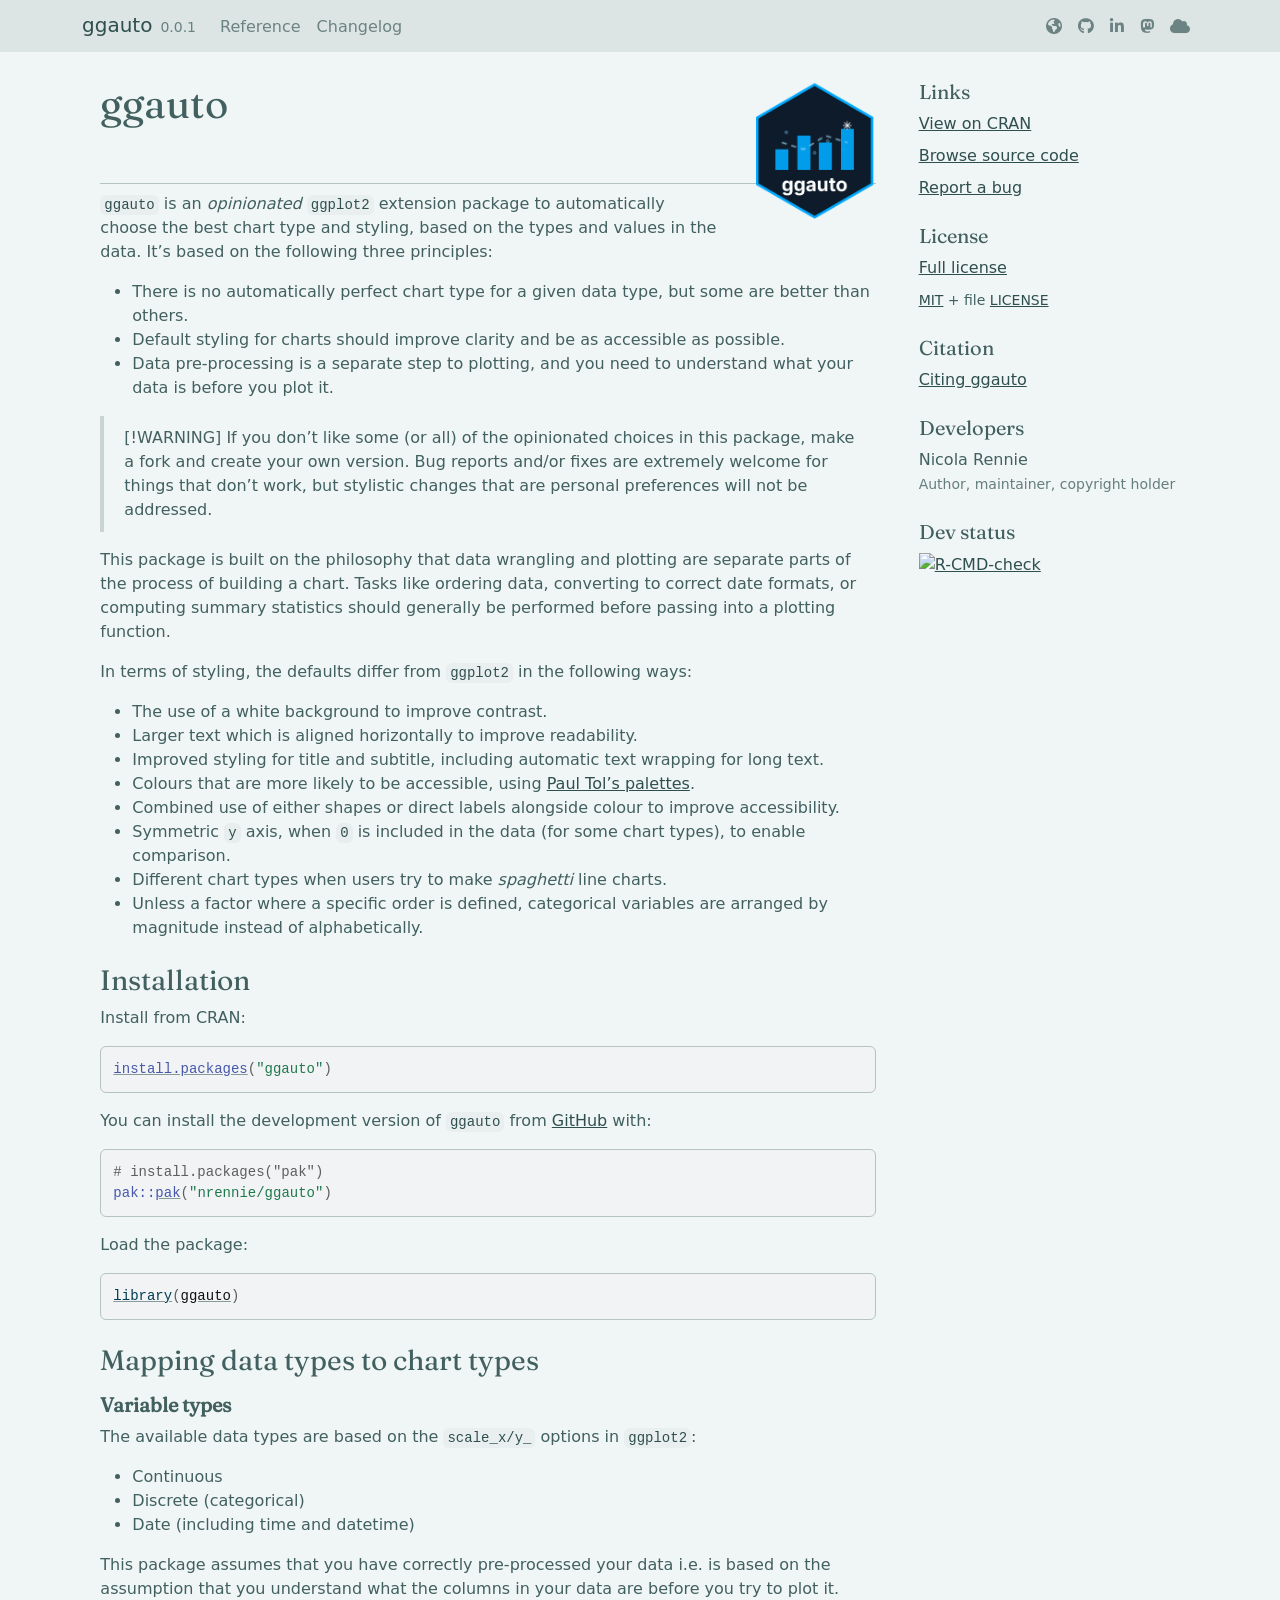
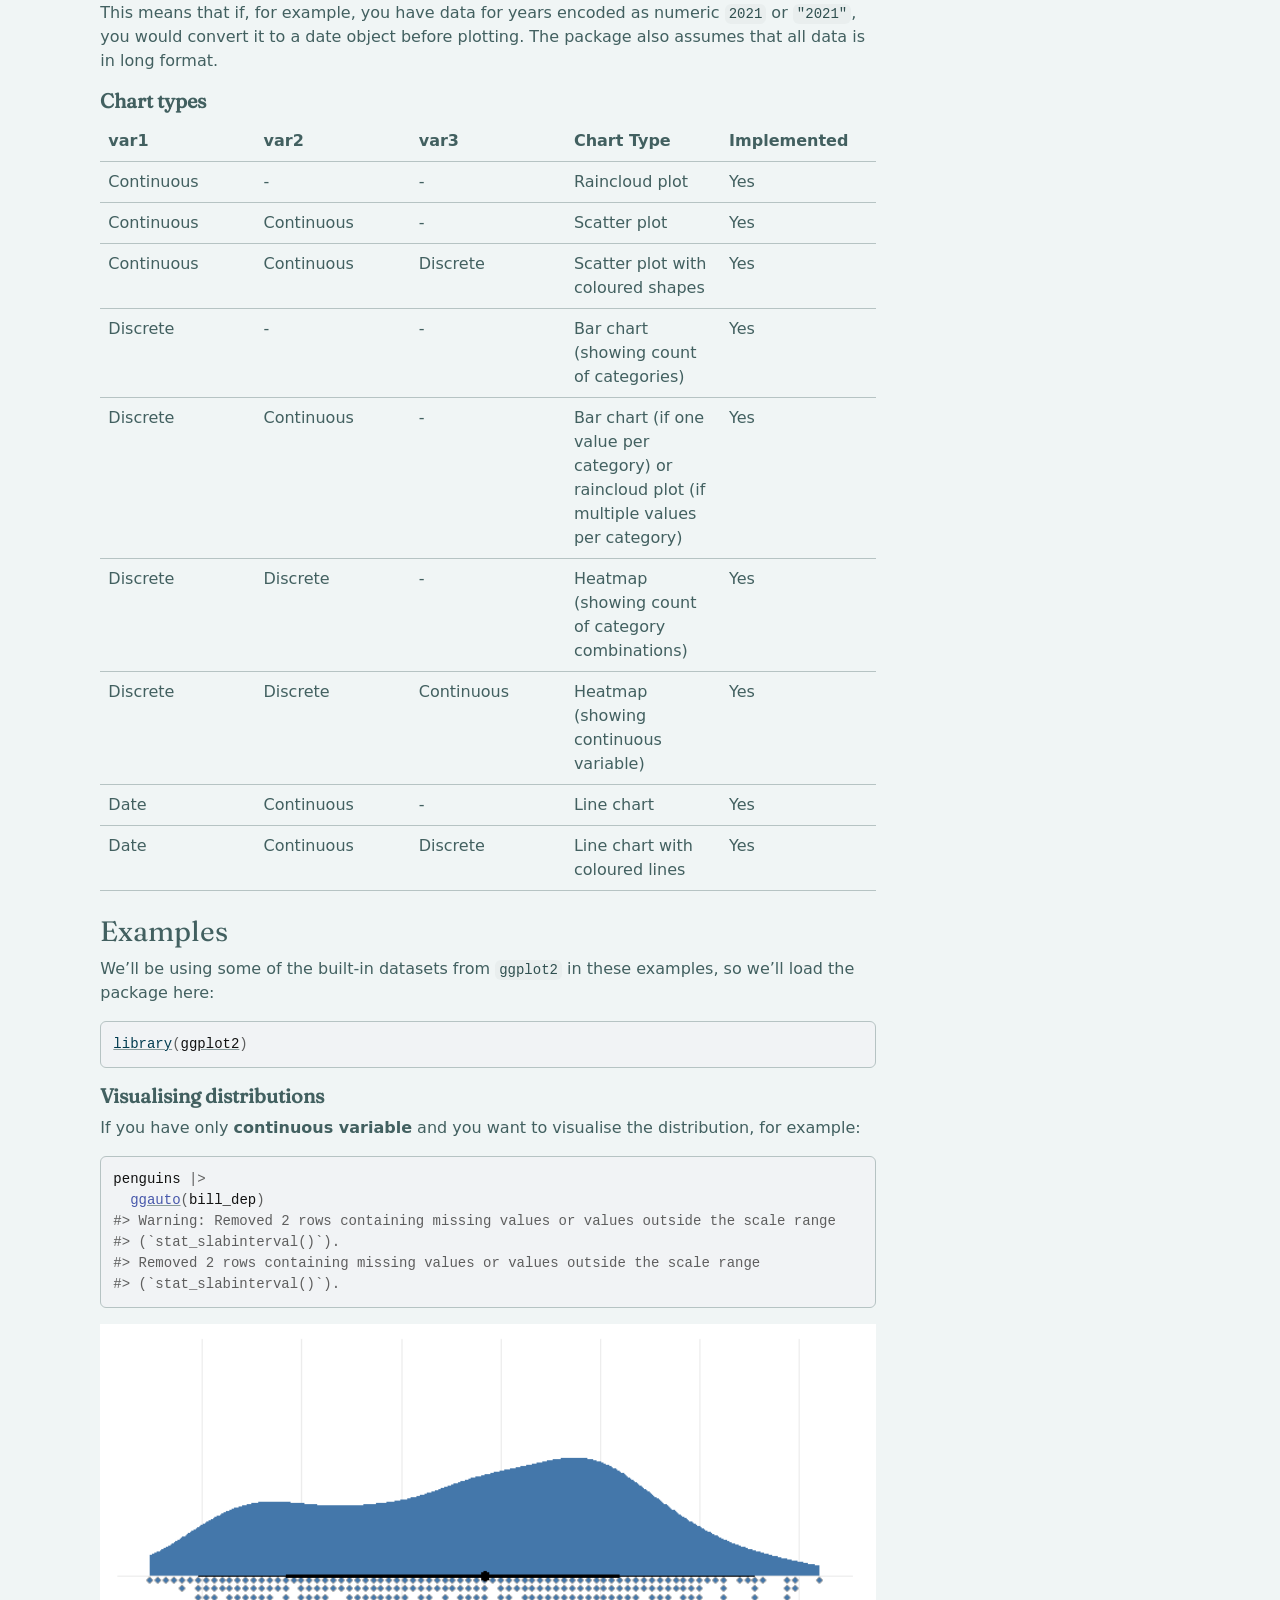
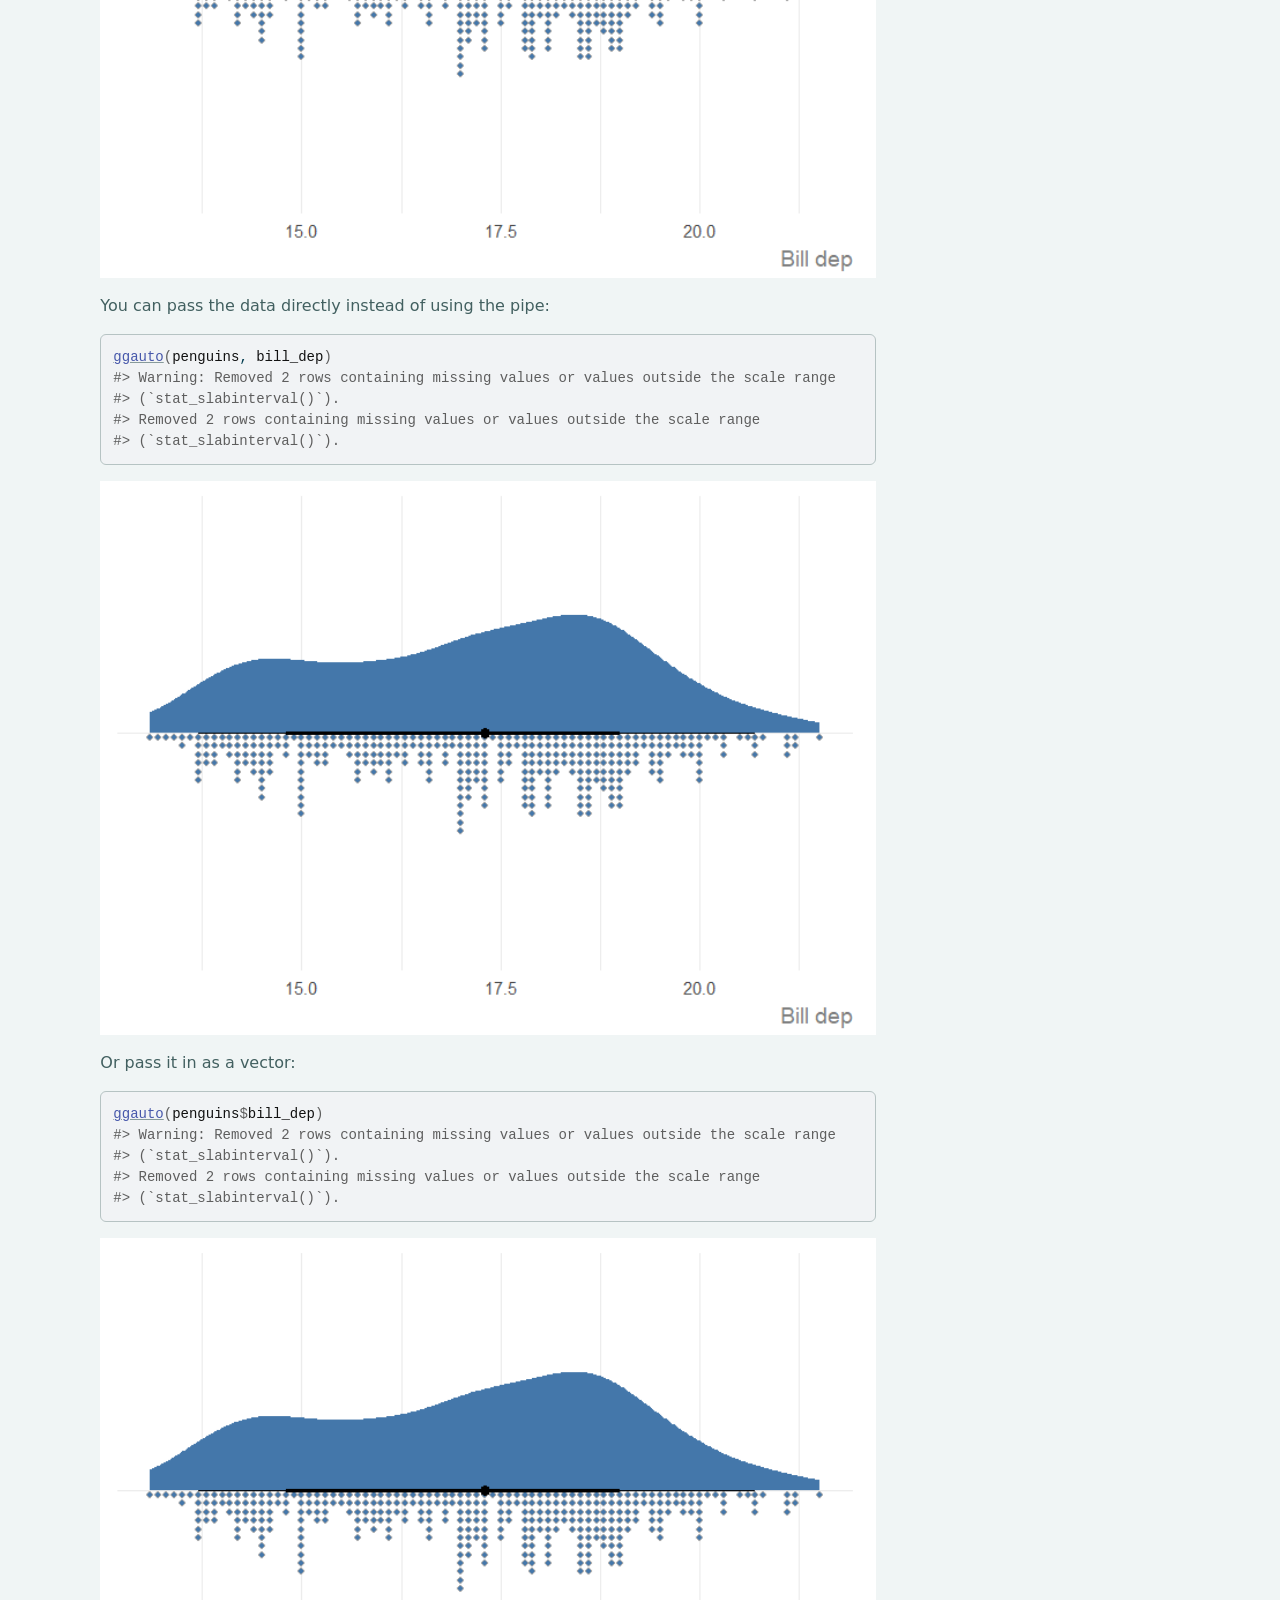
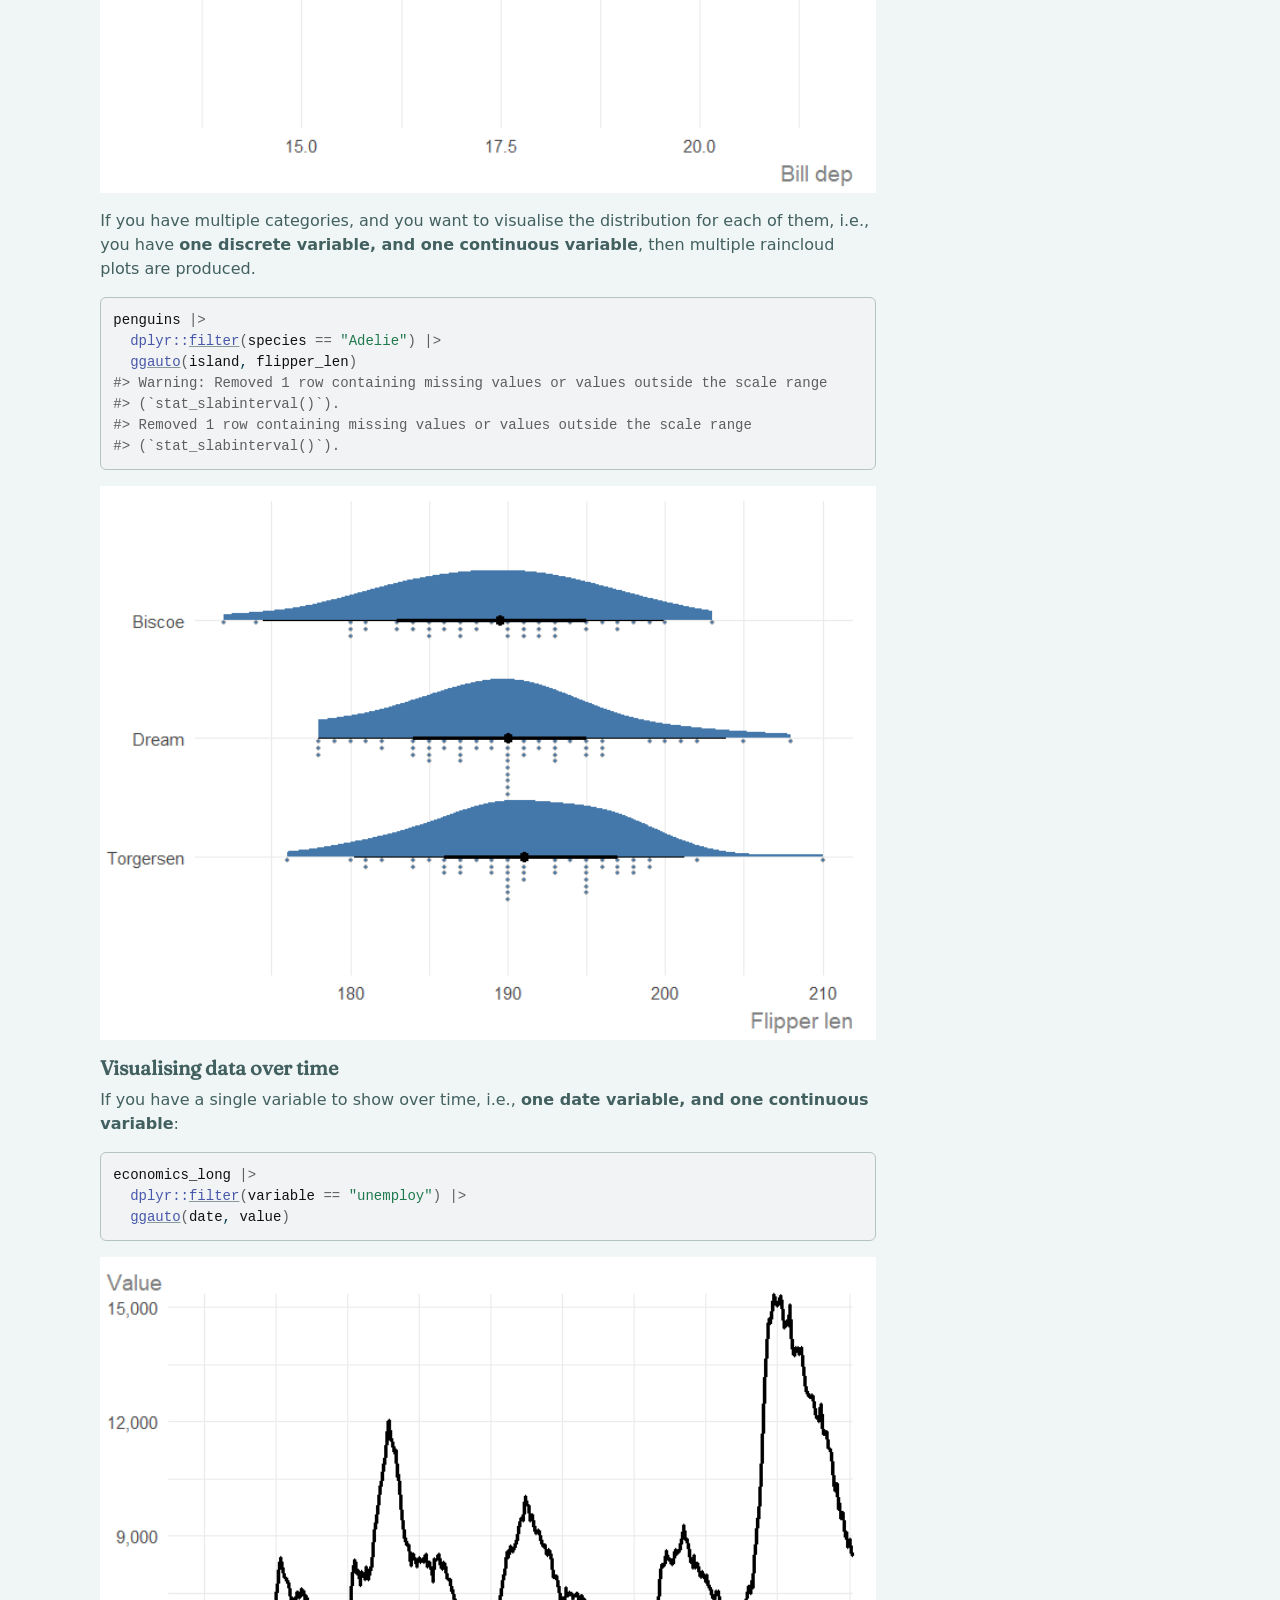
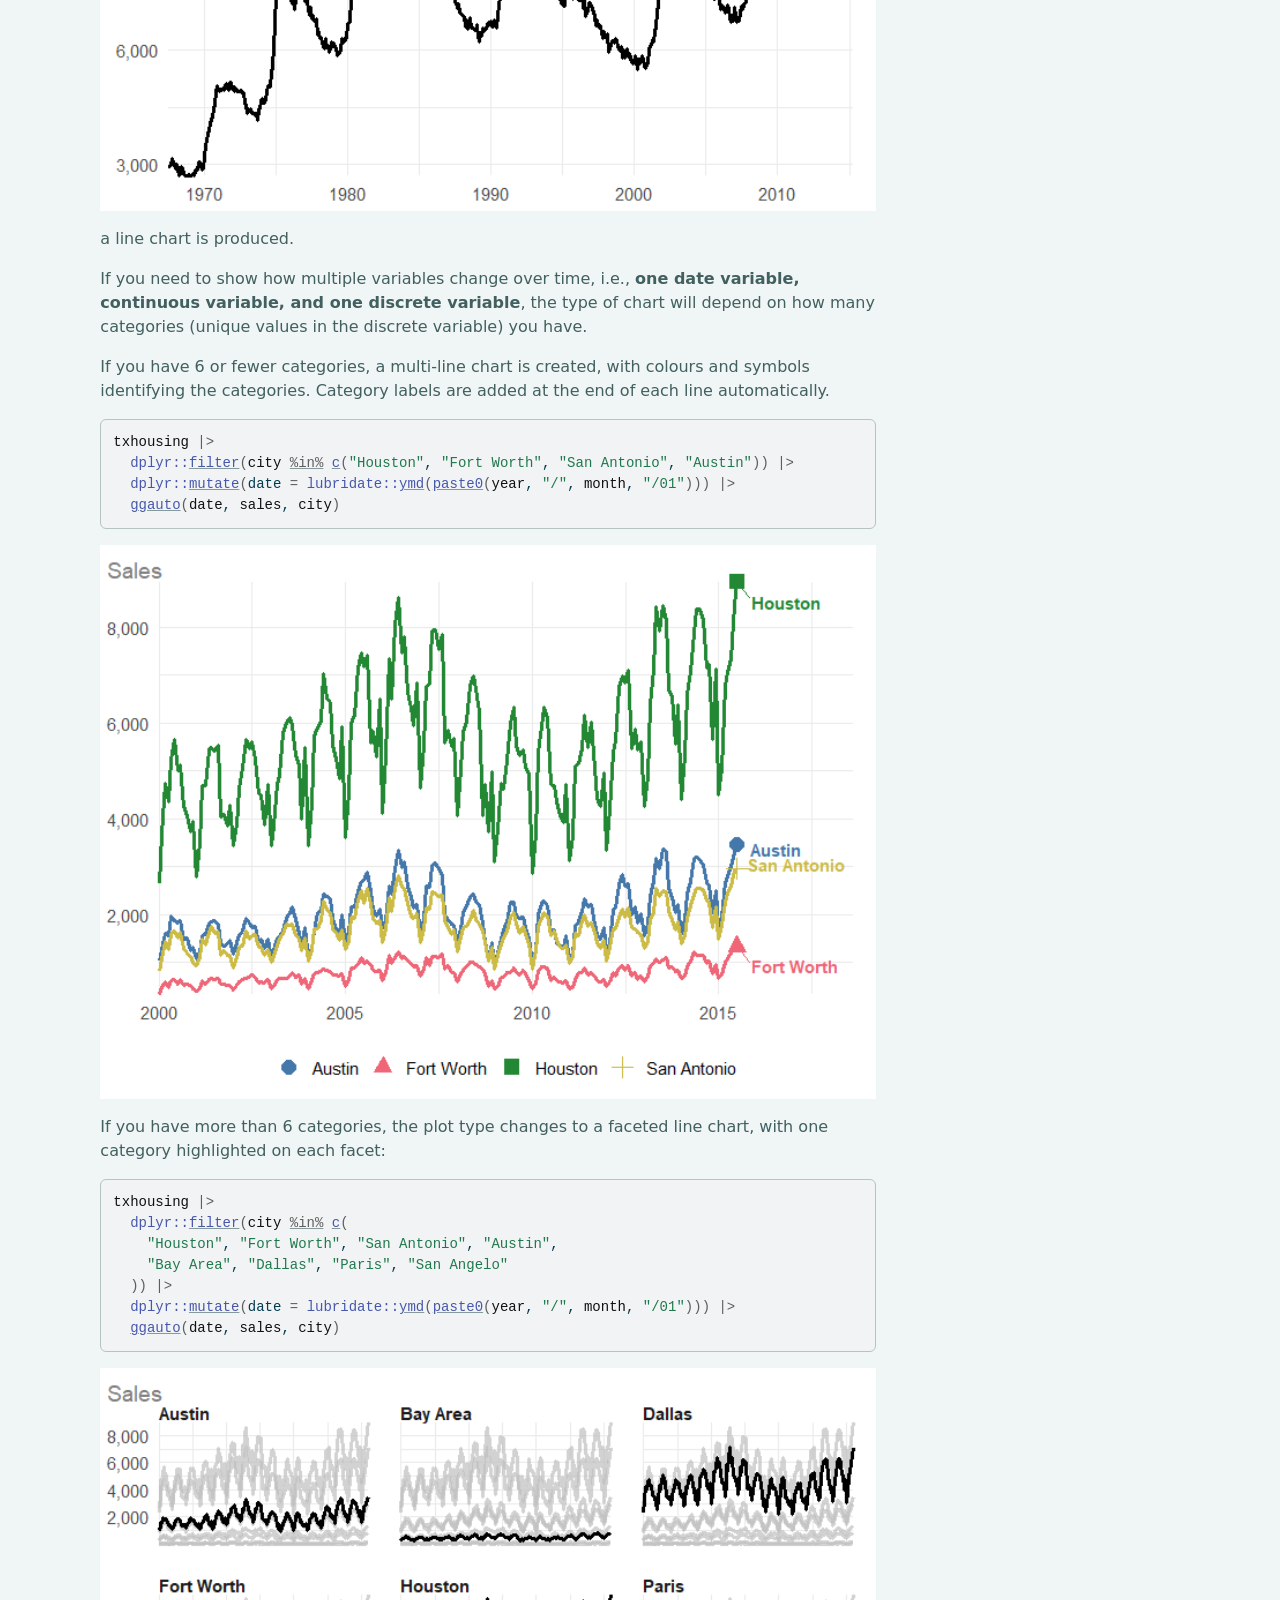
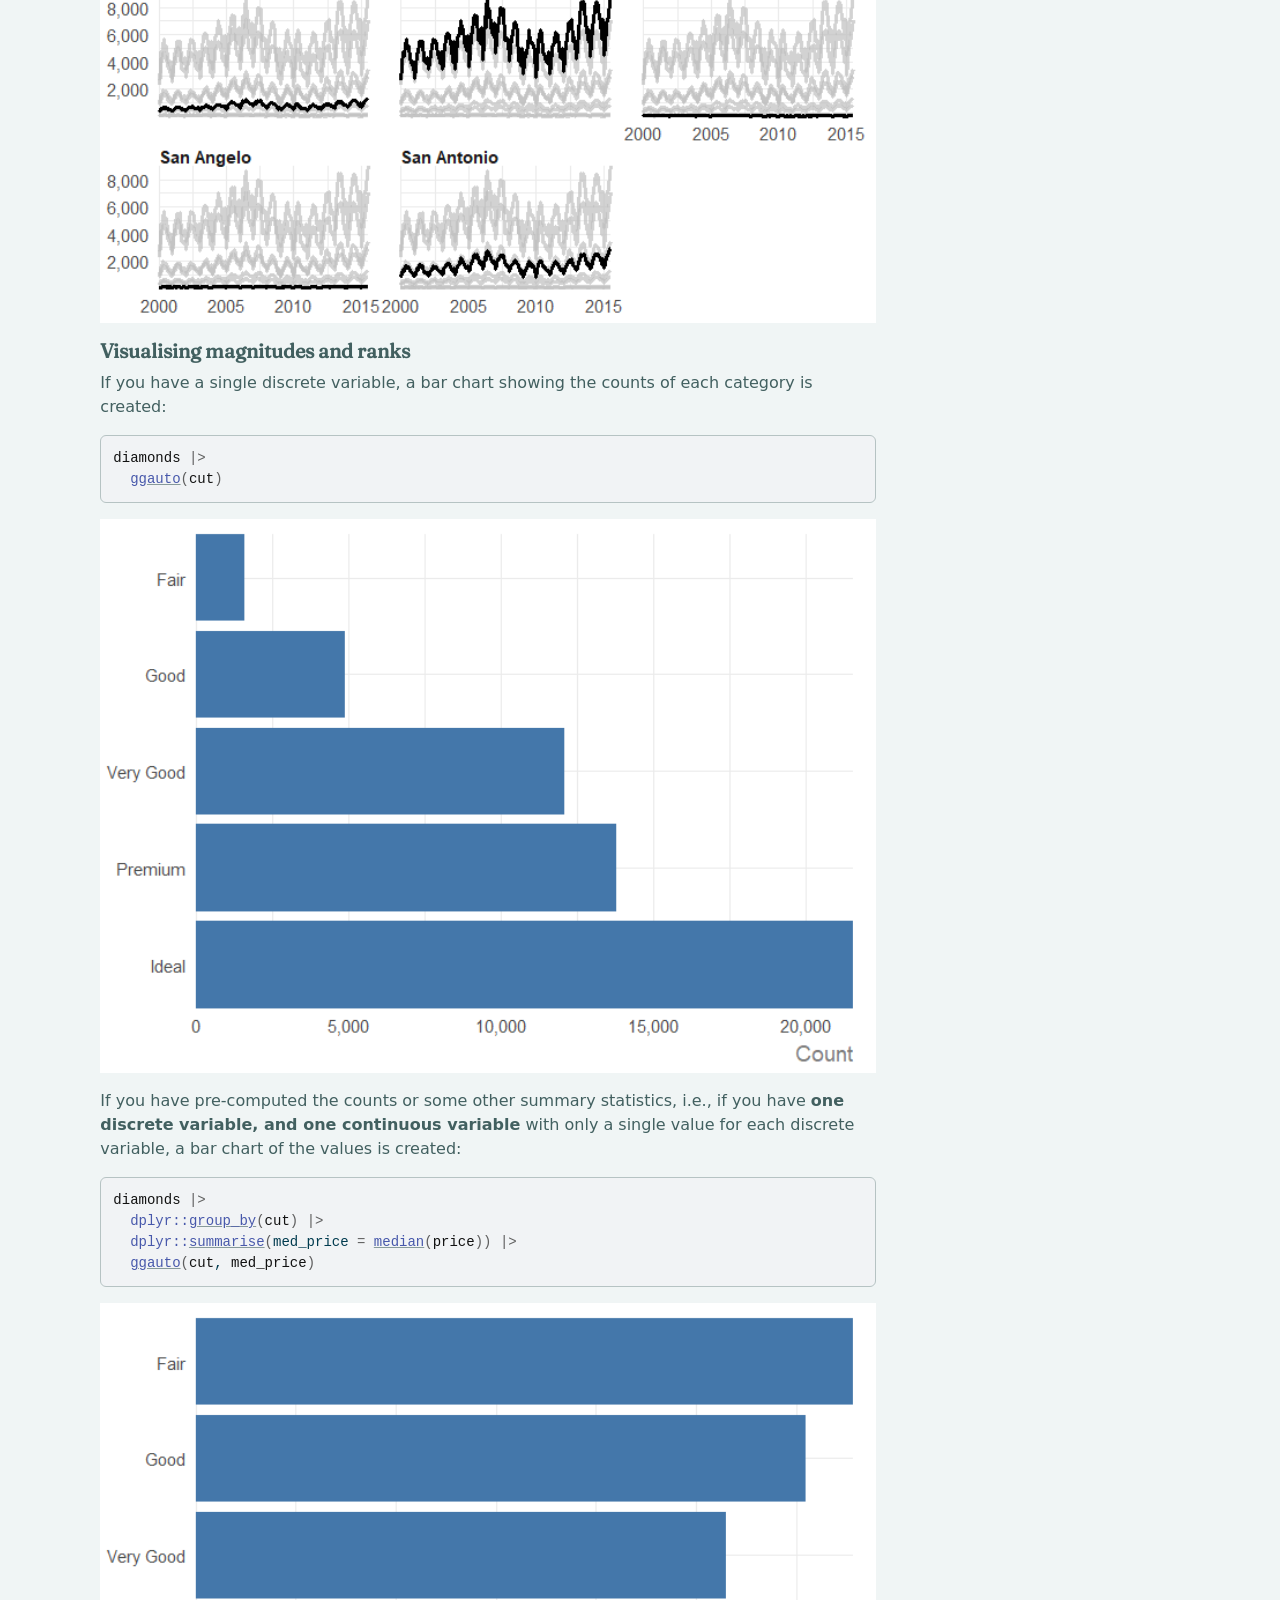
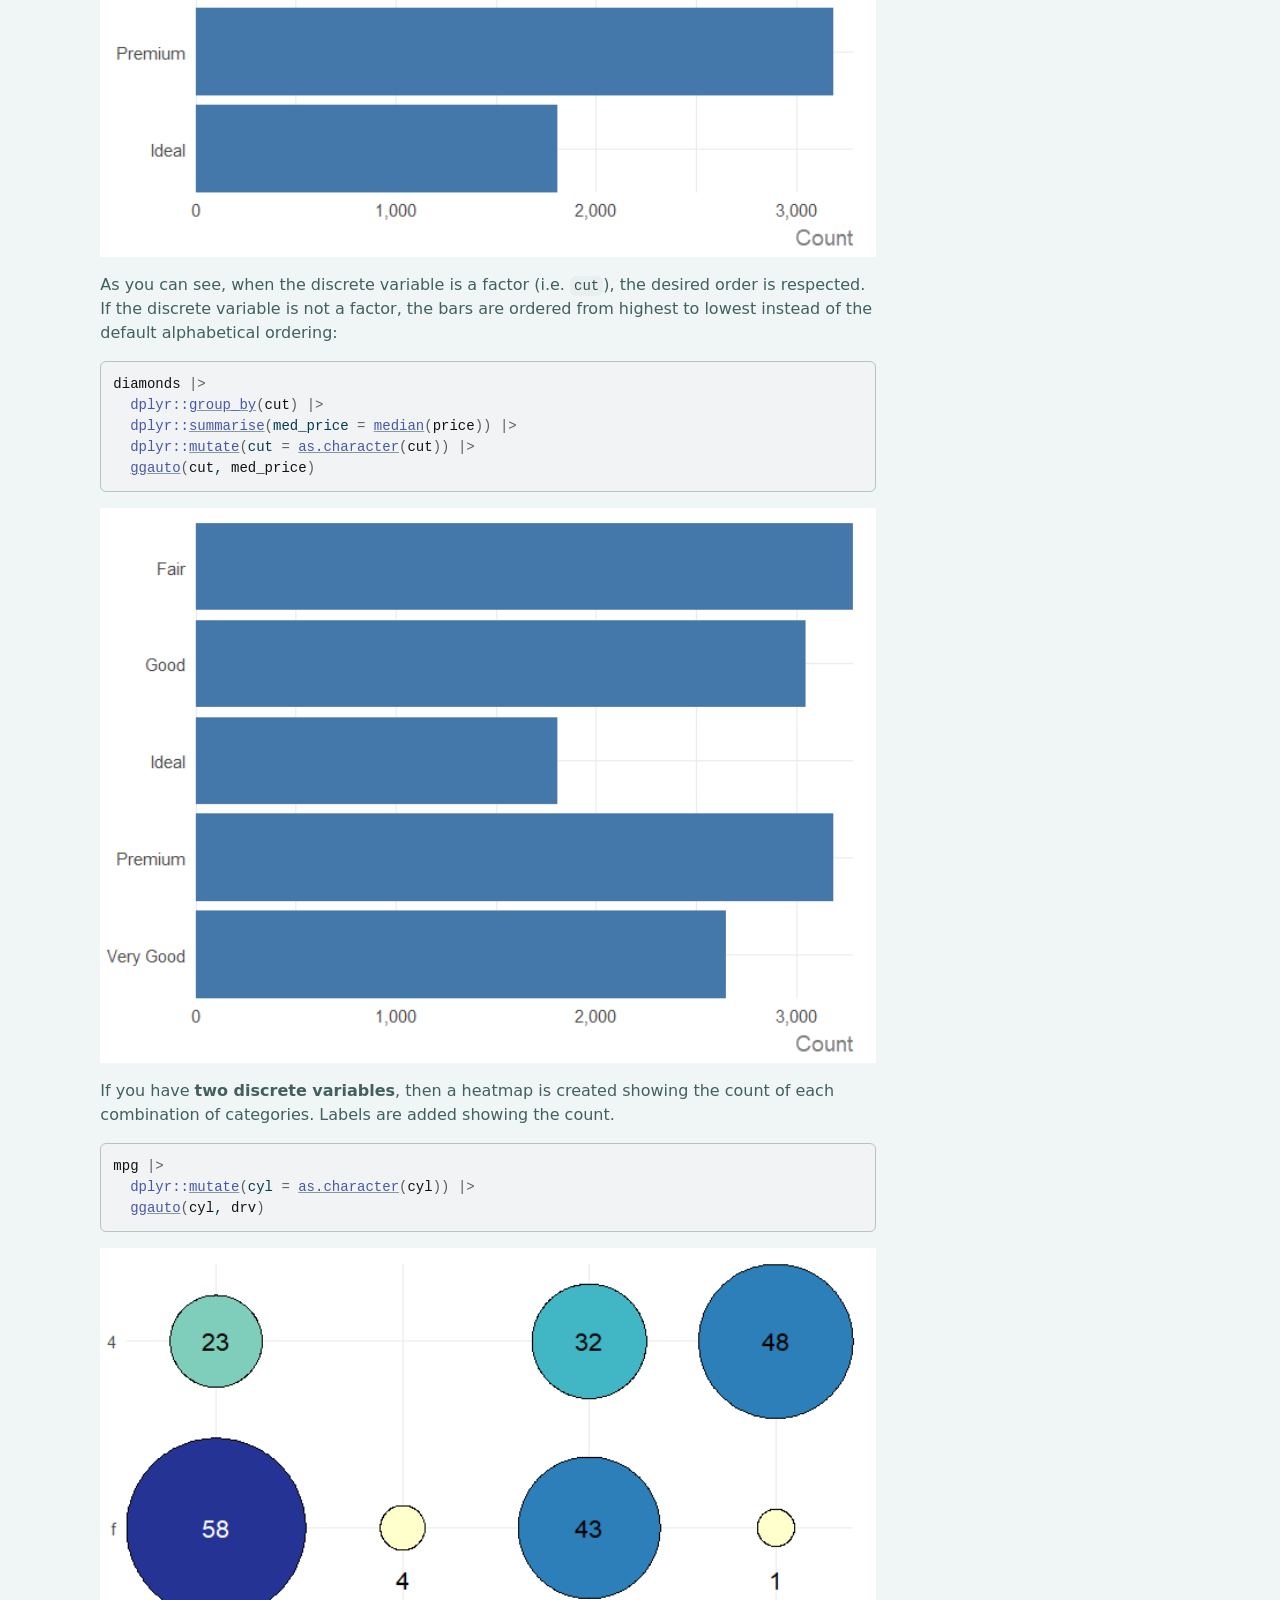
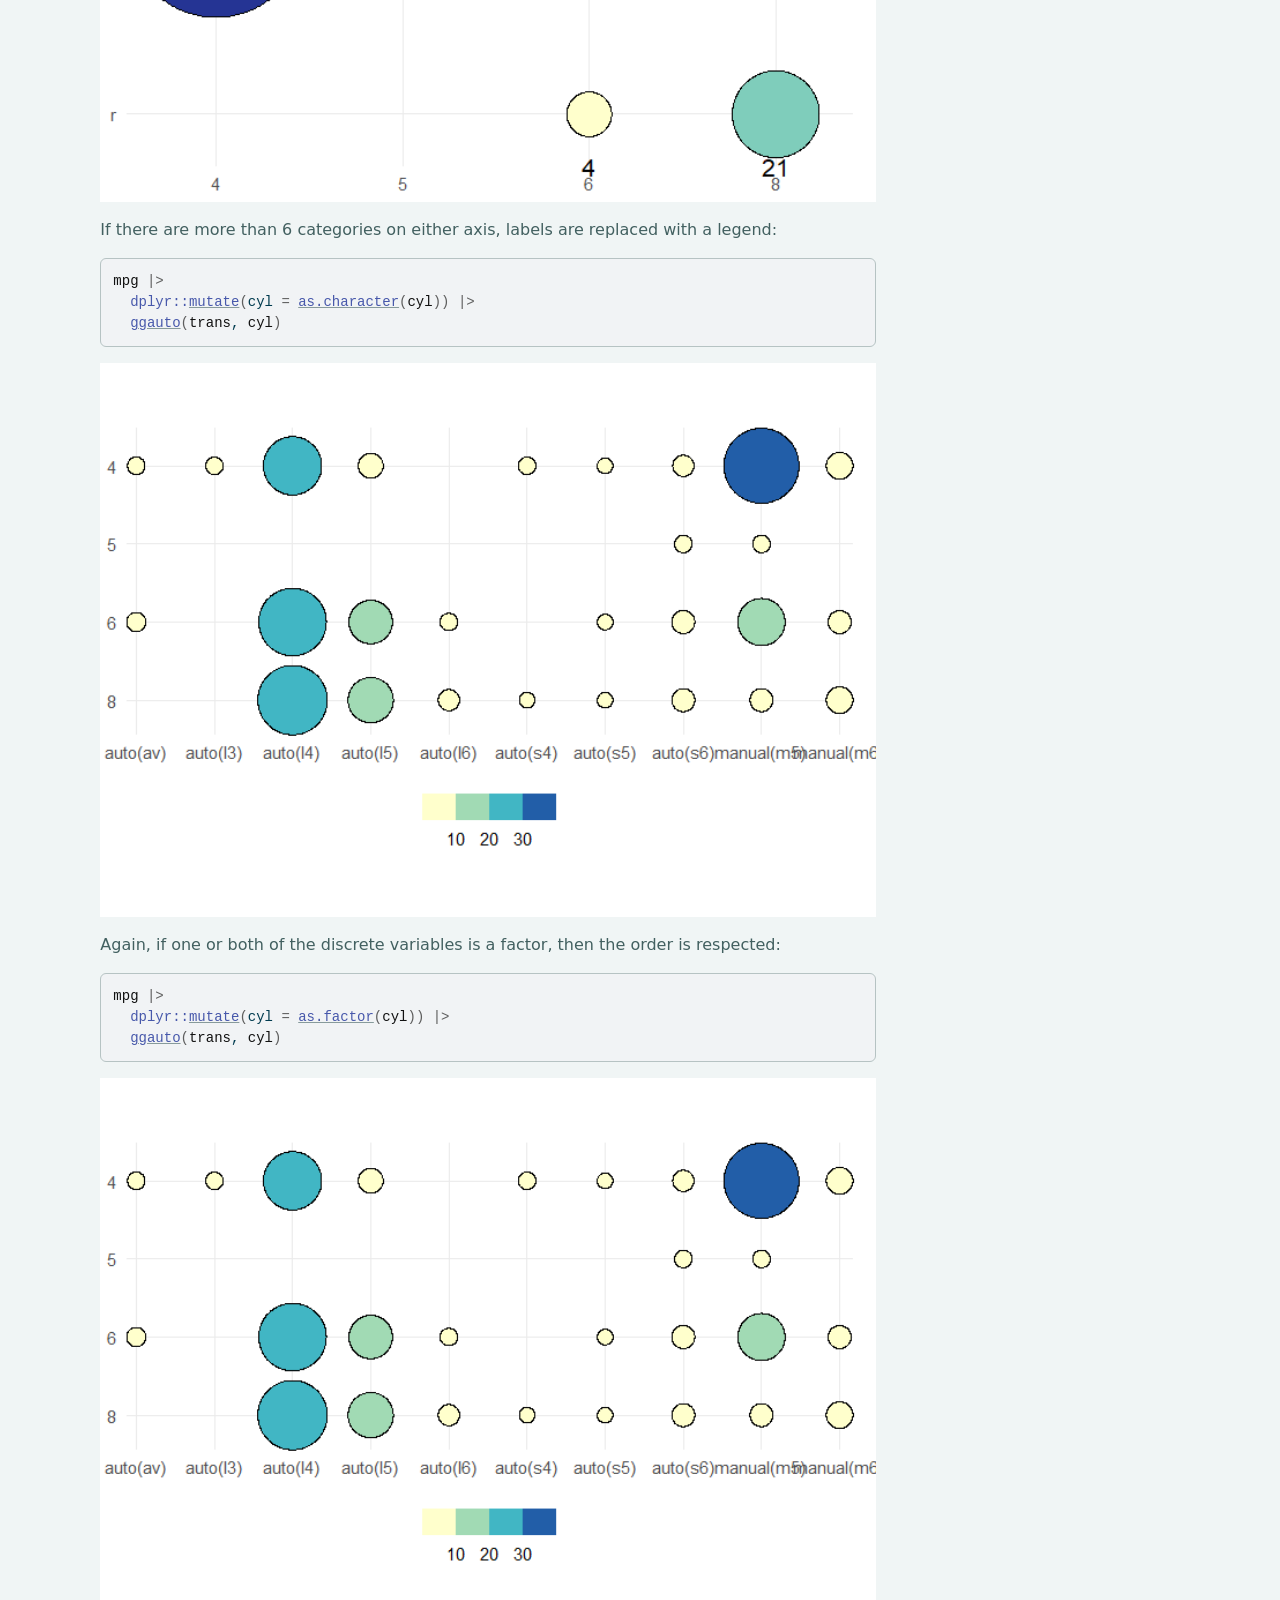
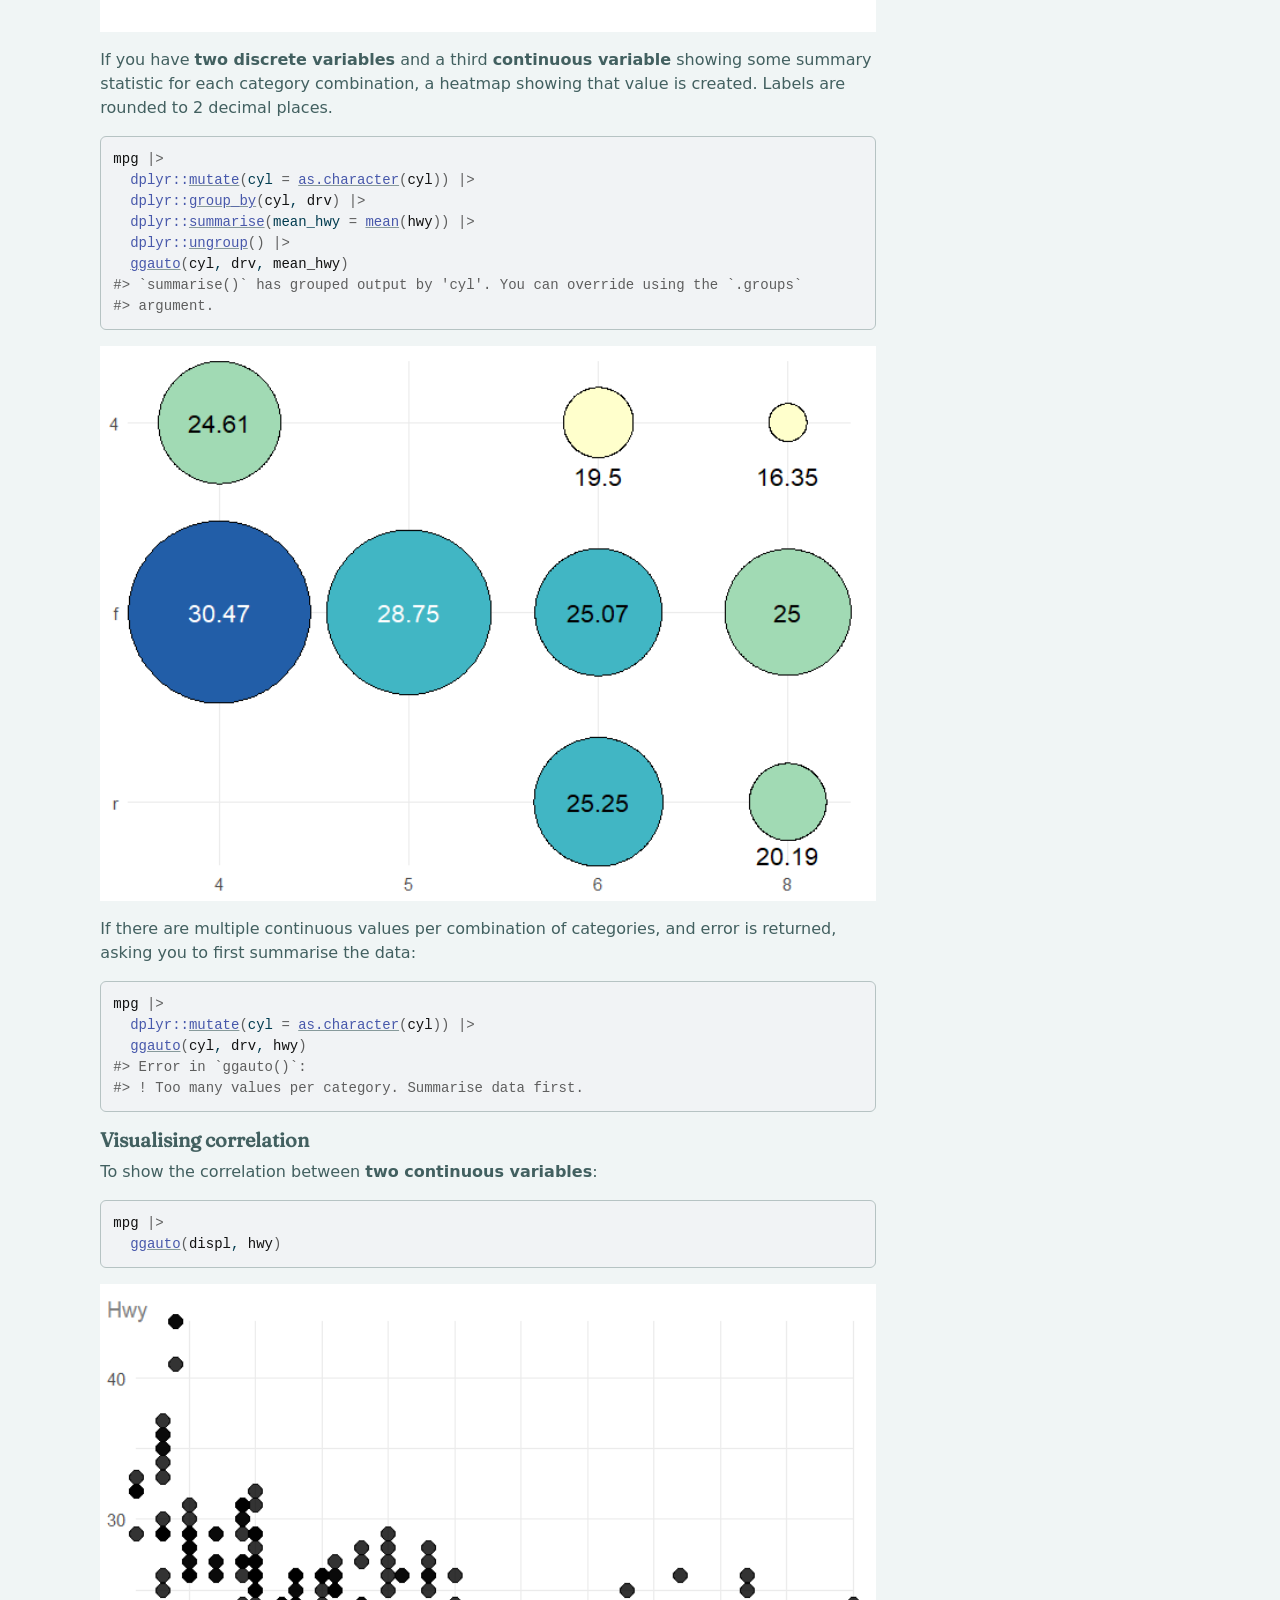
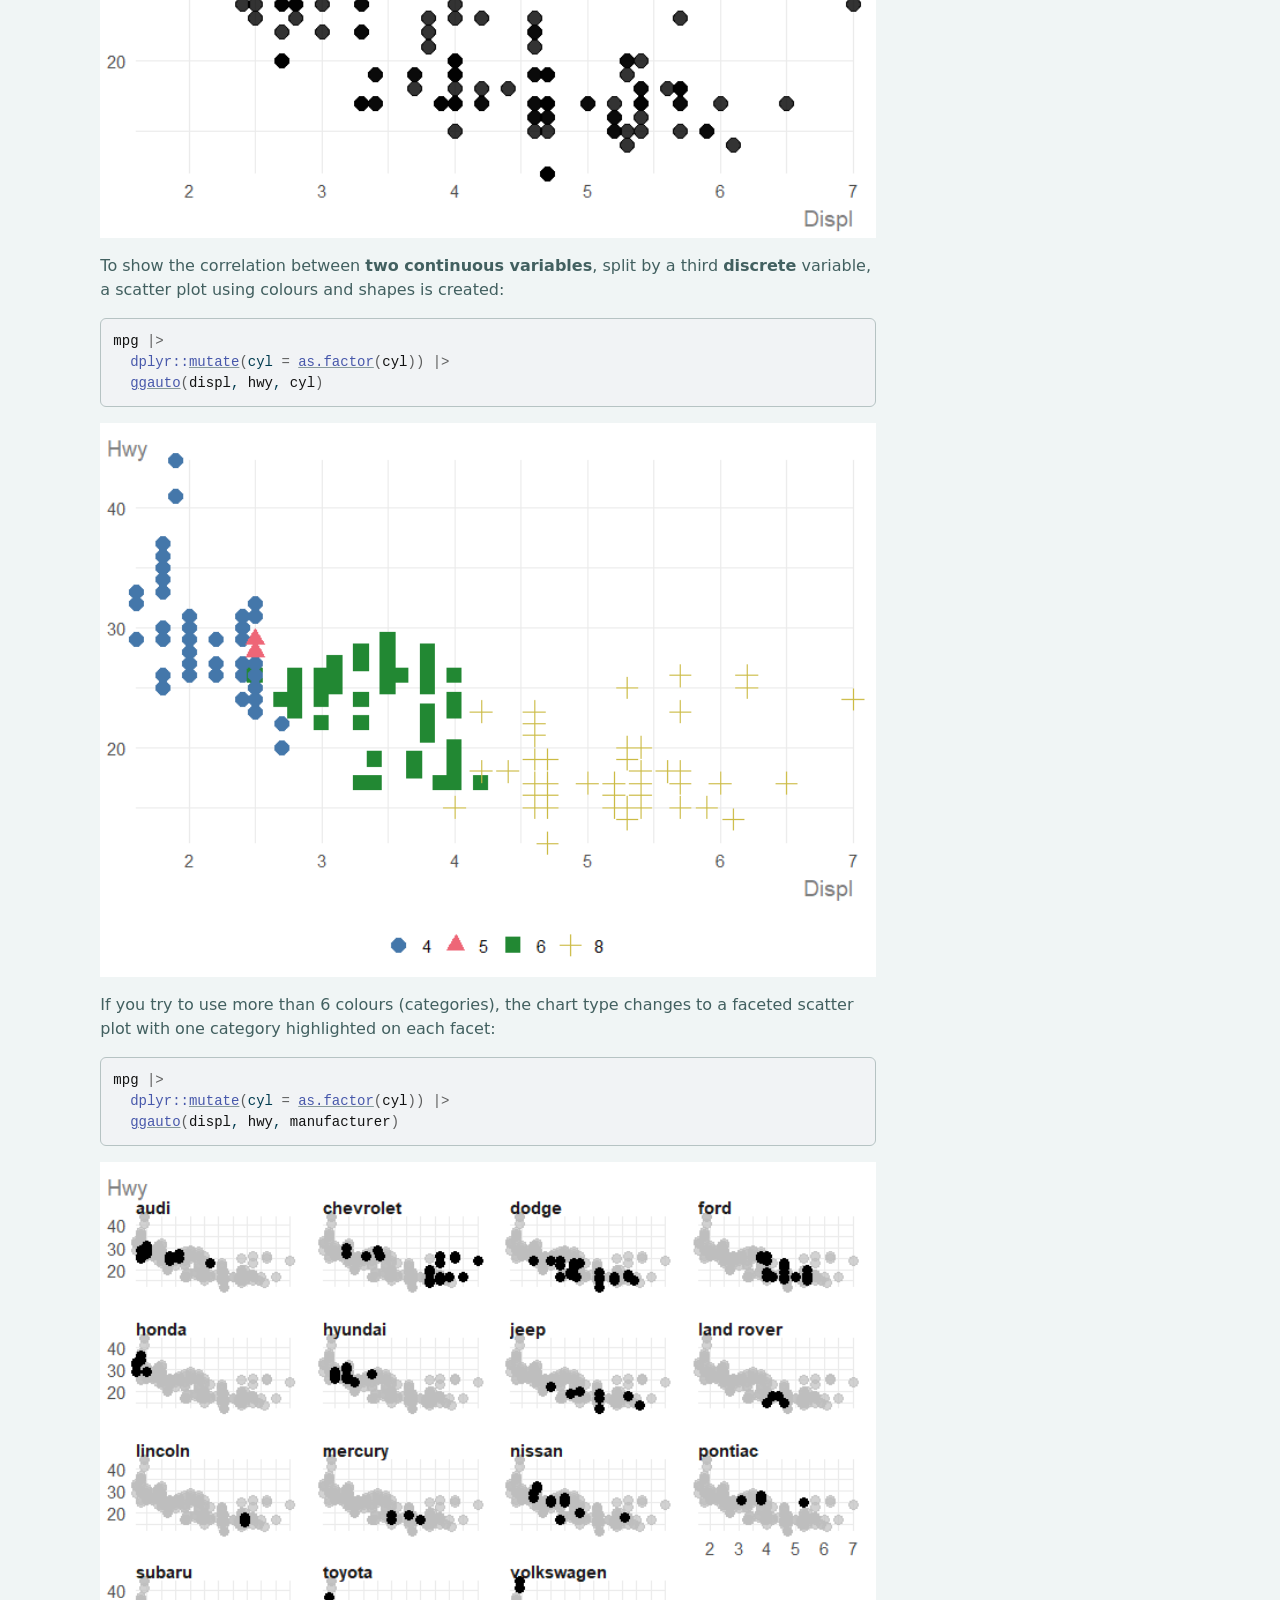
==== commit c4ddf2dc: "Deploying to gh-pages from @ nrennie/ggauto@1bf33df5a30ef9835708599fb831afc37463e097 🚀" ====
--- a/index.html
+++ b/index.html
@@ -389,6 +389,7 @@
   </main><aside class="col-md-3"><div class="links">
 <h2 data-toc-skip>Links</h2>
 <ul class="list-unstyled">
+<li><a href="https://cloud.r-project.org/package=ggauto" class="external-link">View on CRAN</a></li>
 <li><a href="https://github.com/nrennie/ggauto/" class="external-link">Browse source code</a></li>
 <li><a href="https://github.com/nrennie/ggauto/issues" class="external-link">Report a bug</a></li>
 </ul>
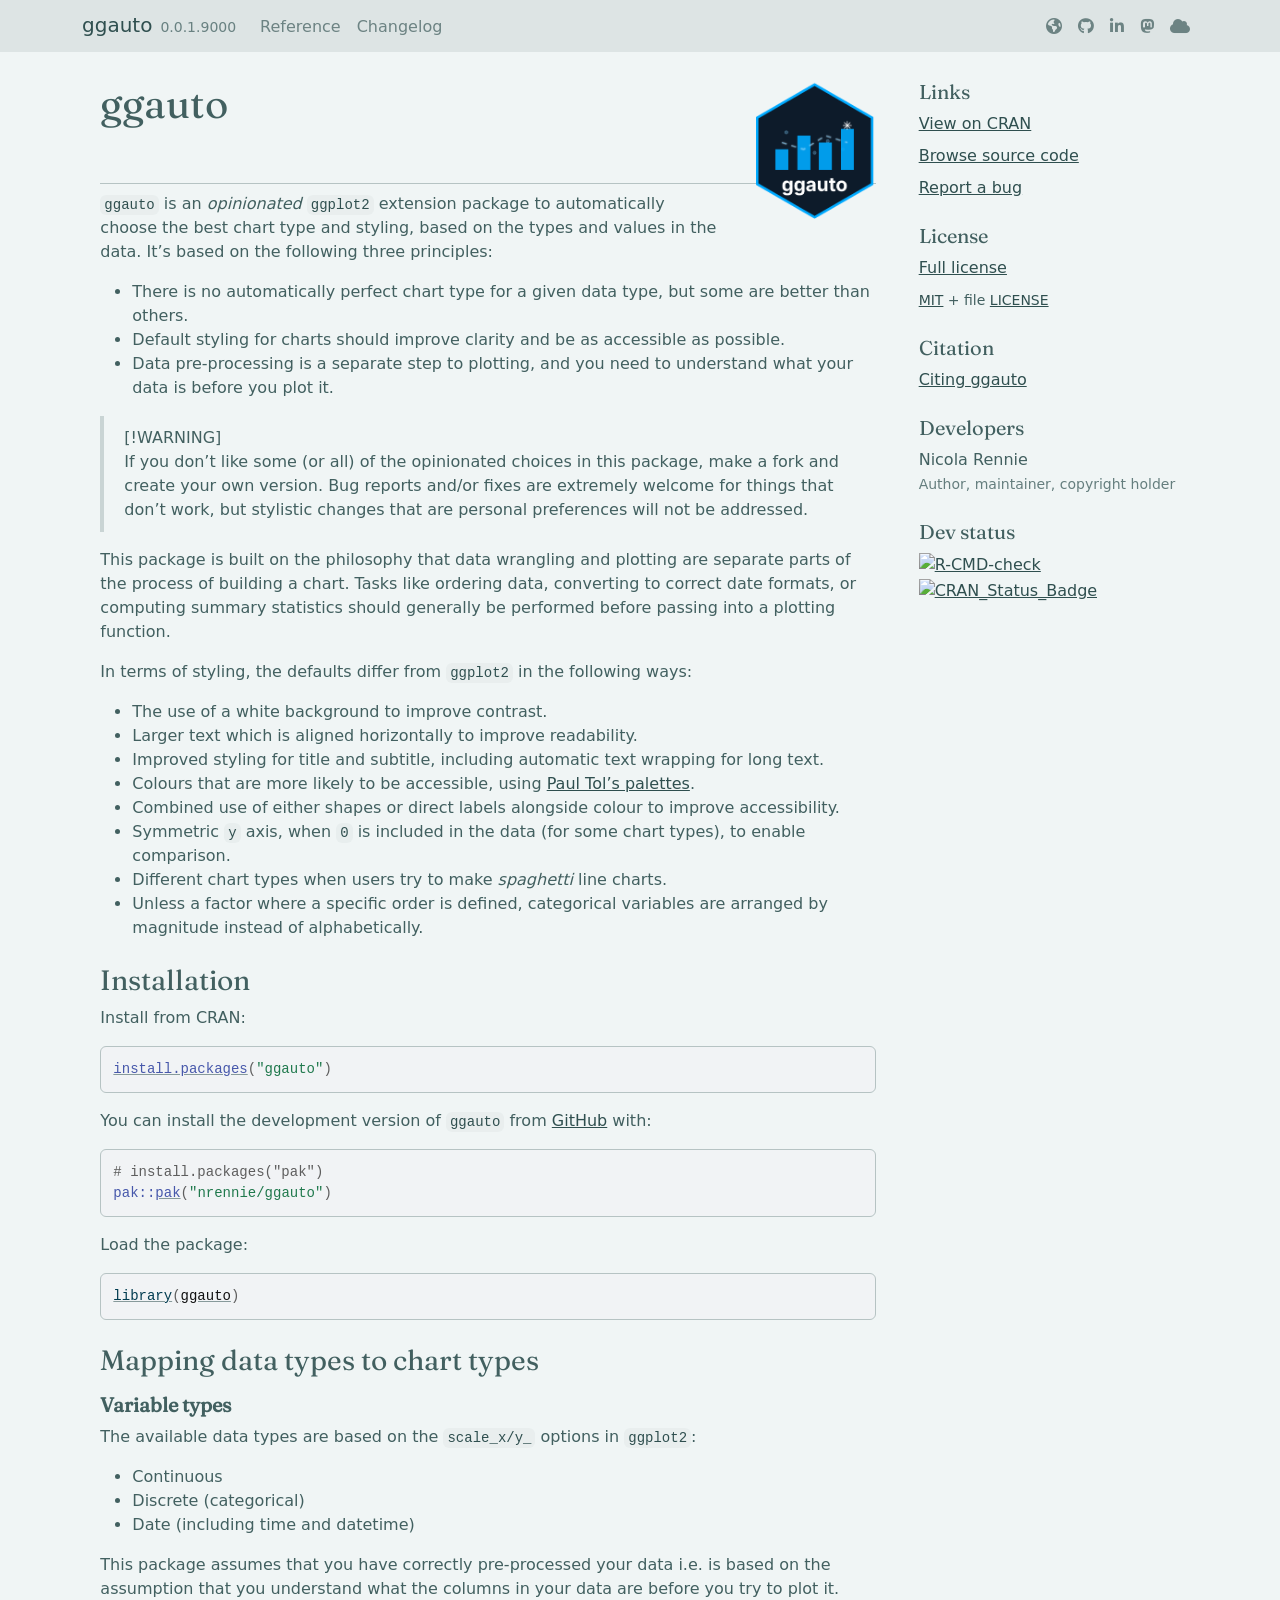
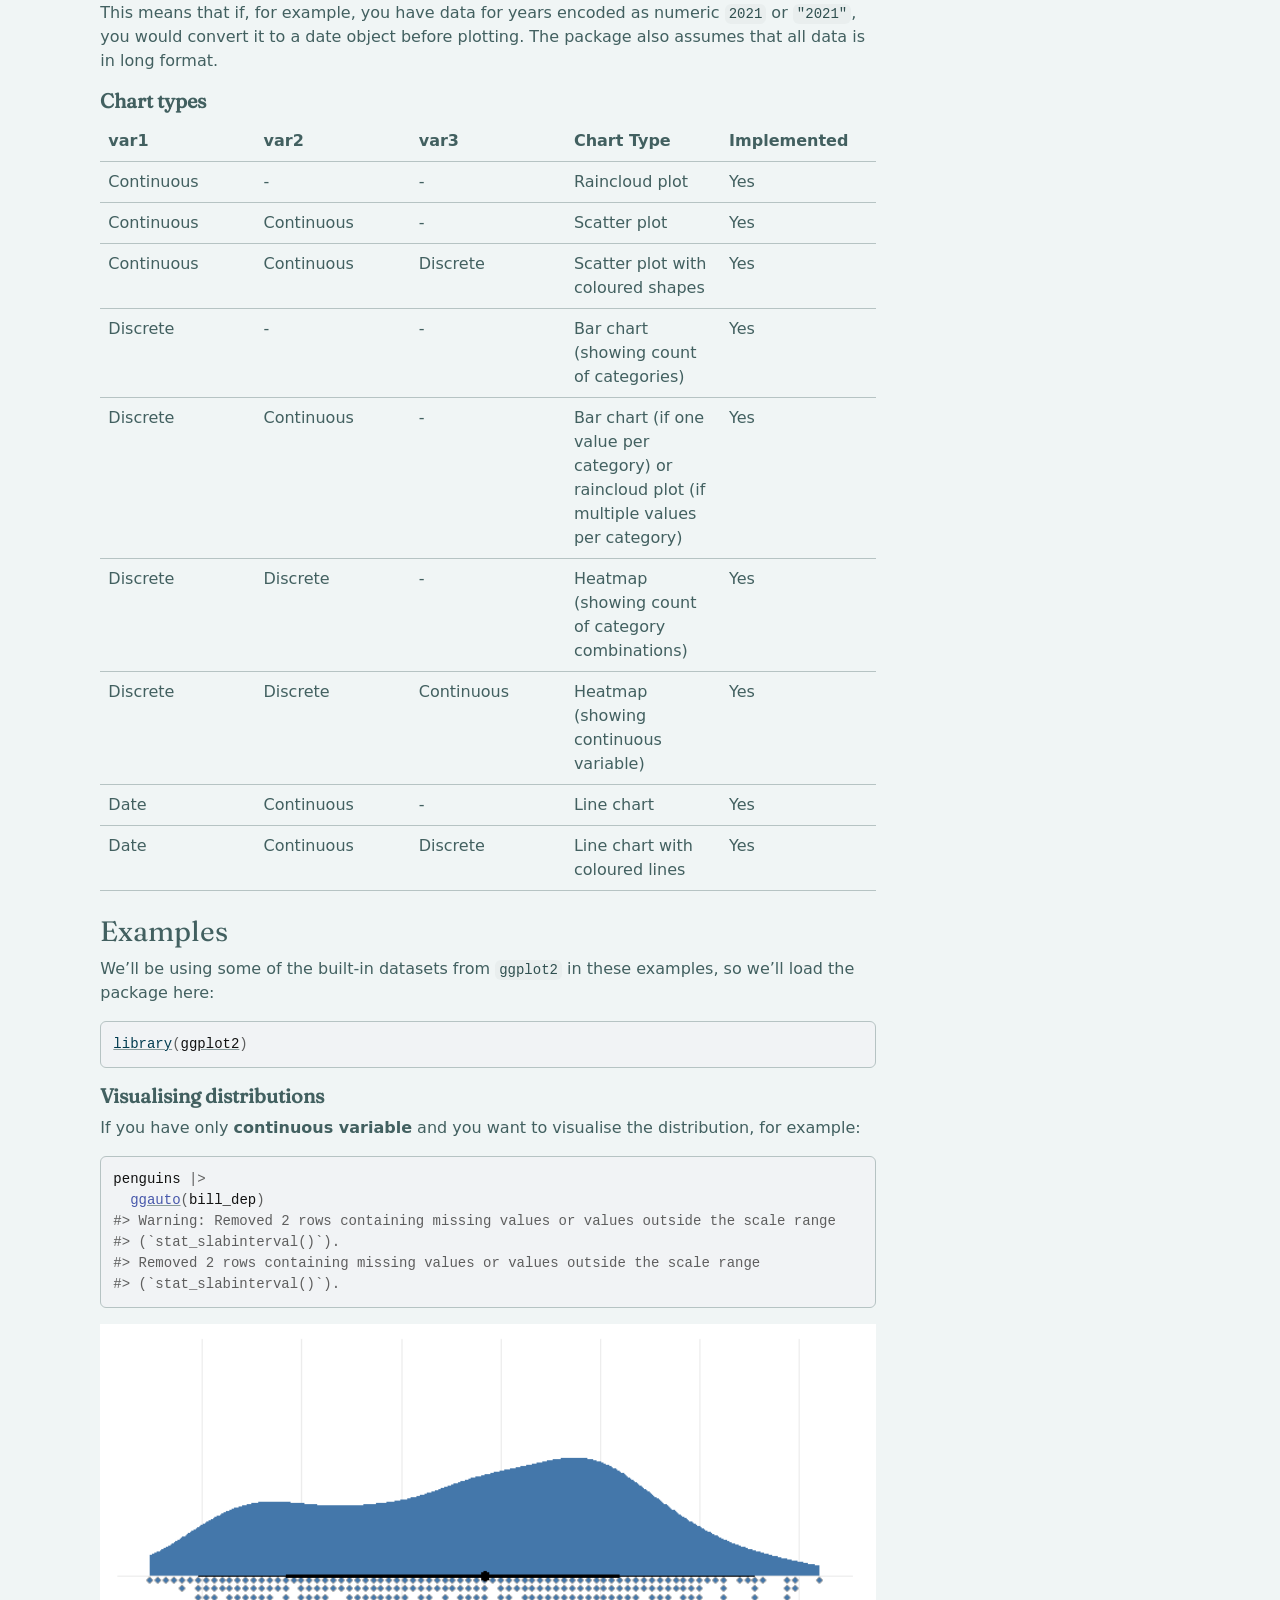
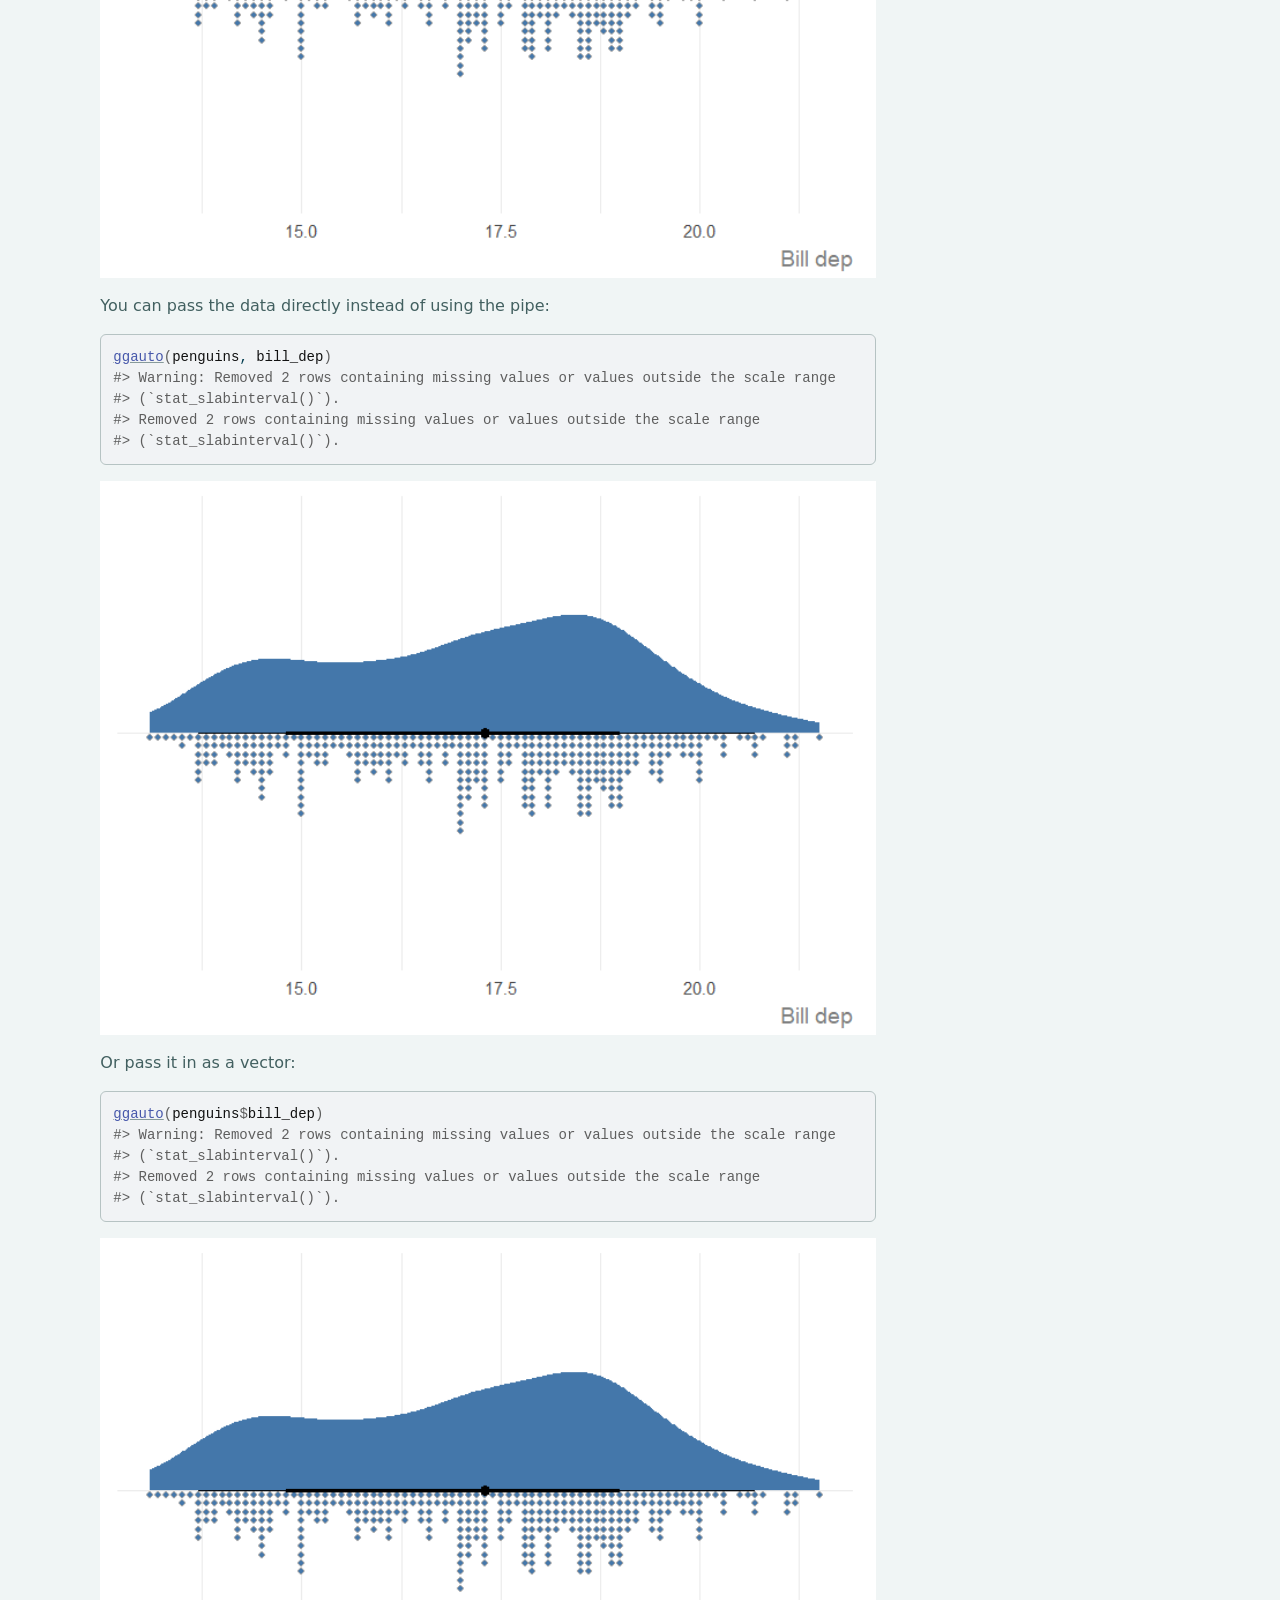
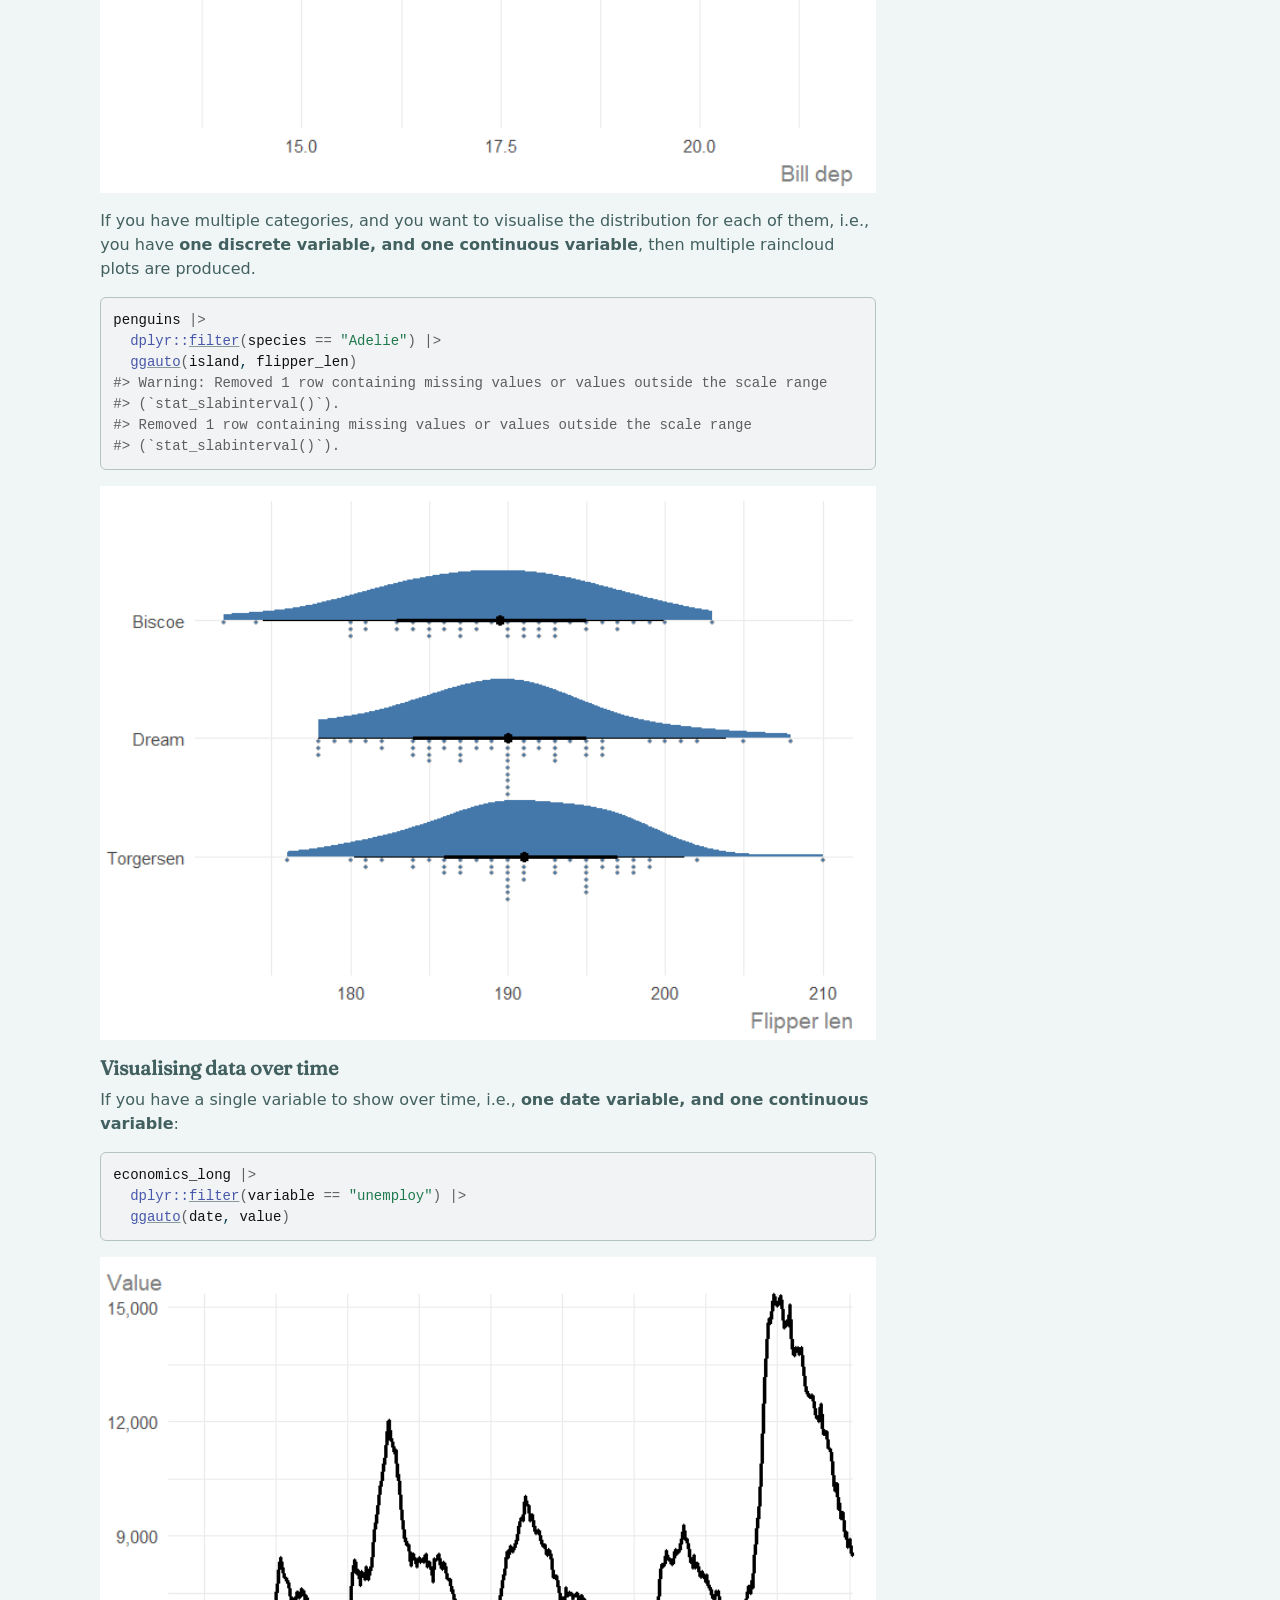
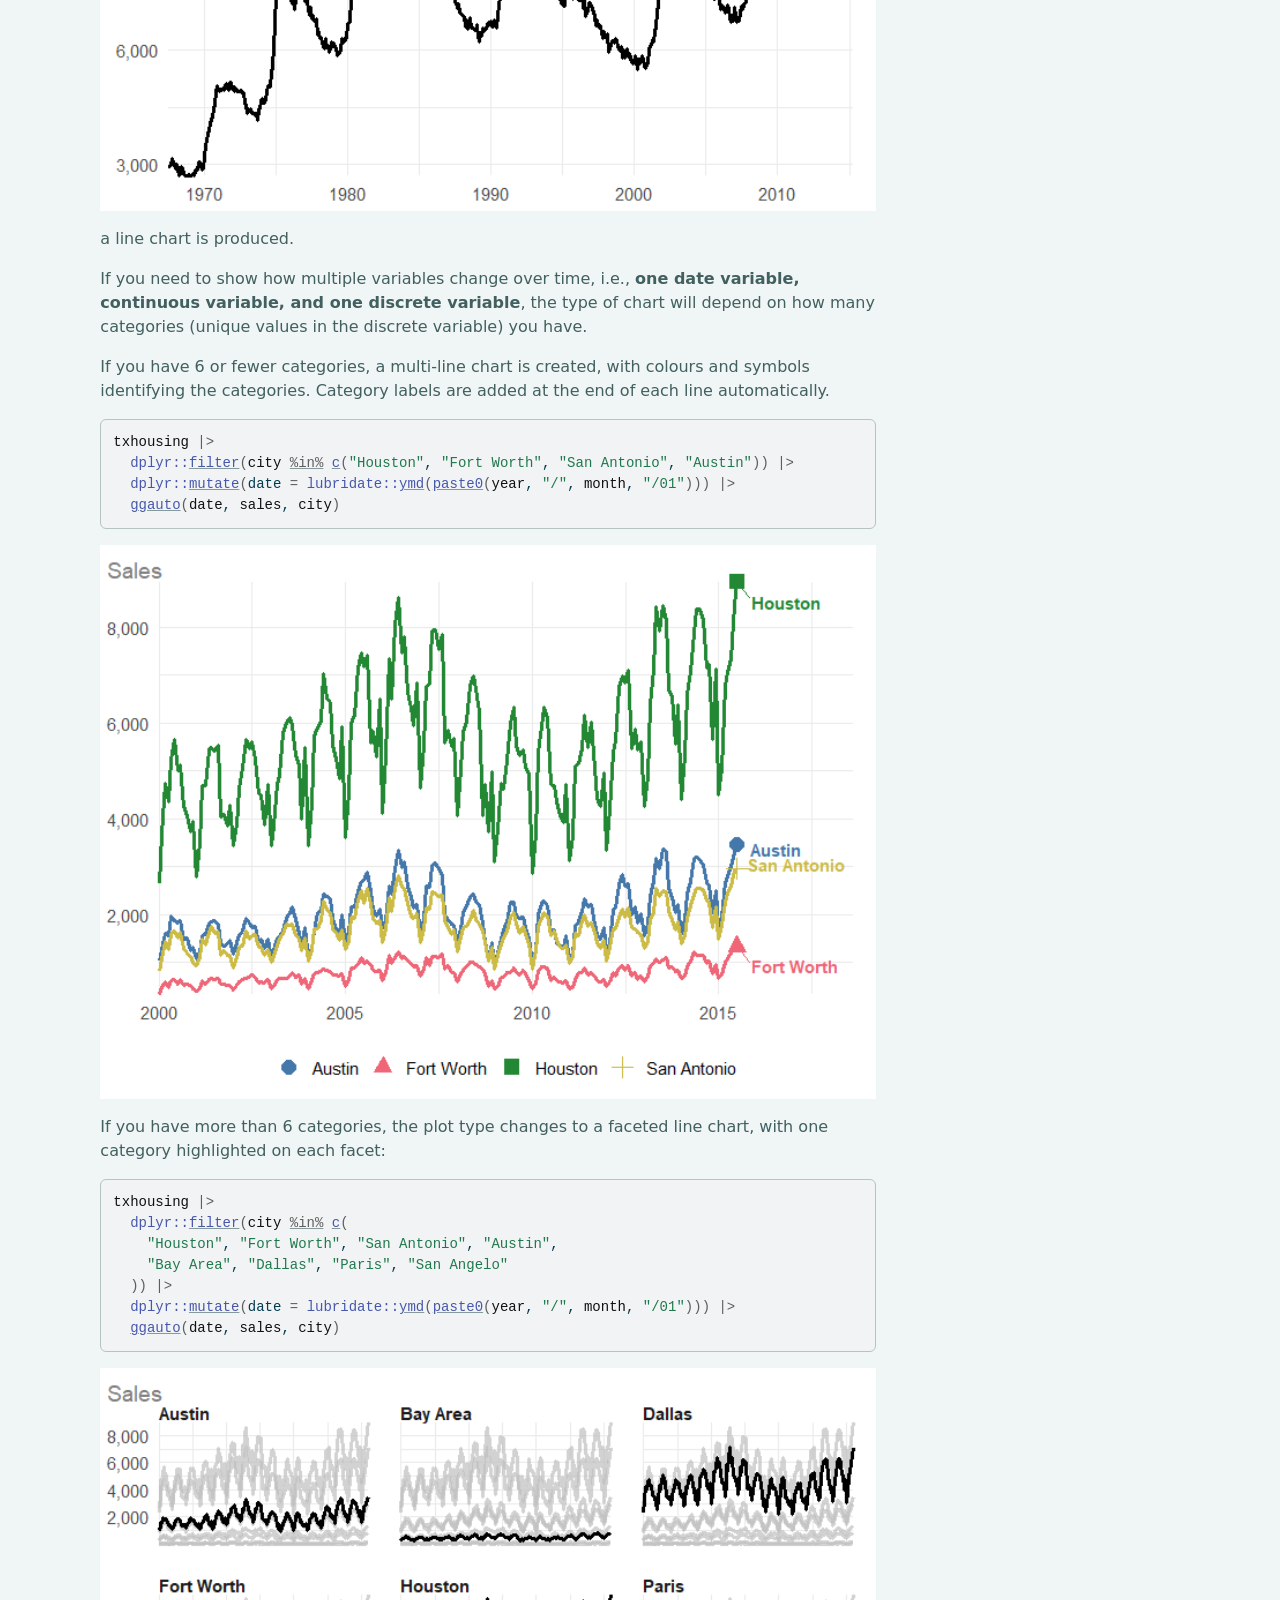
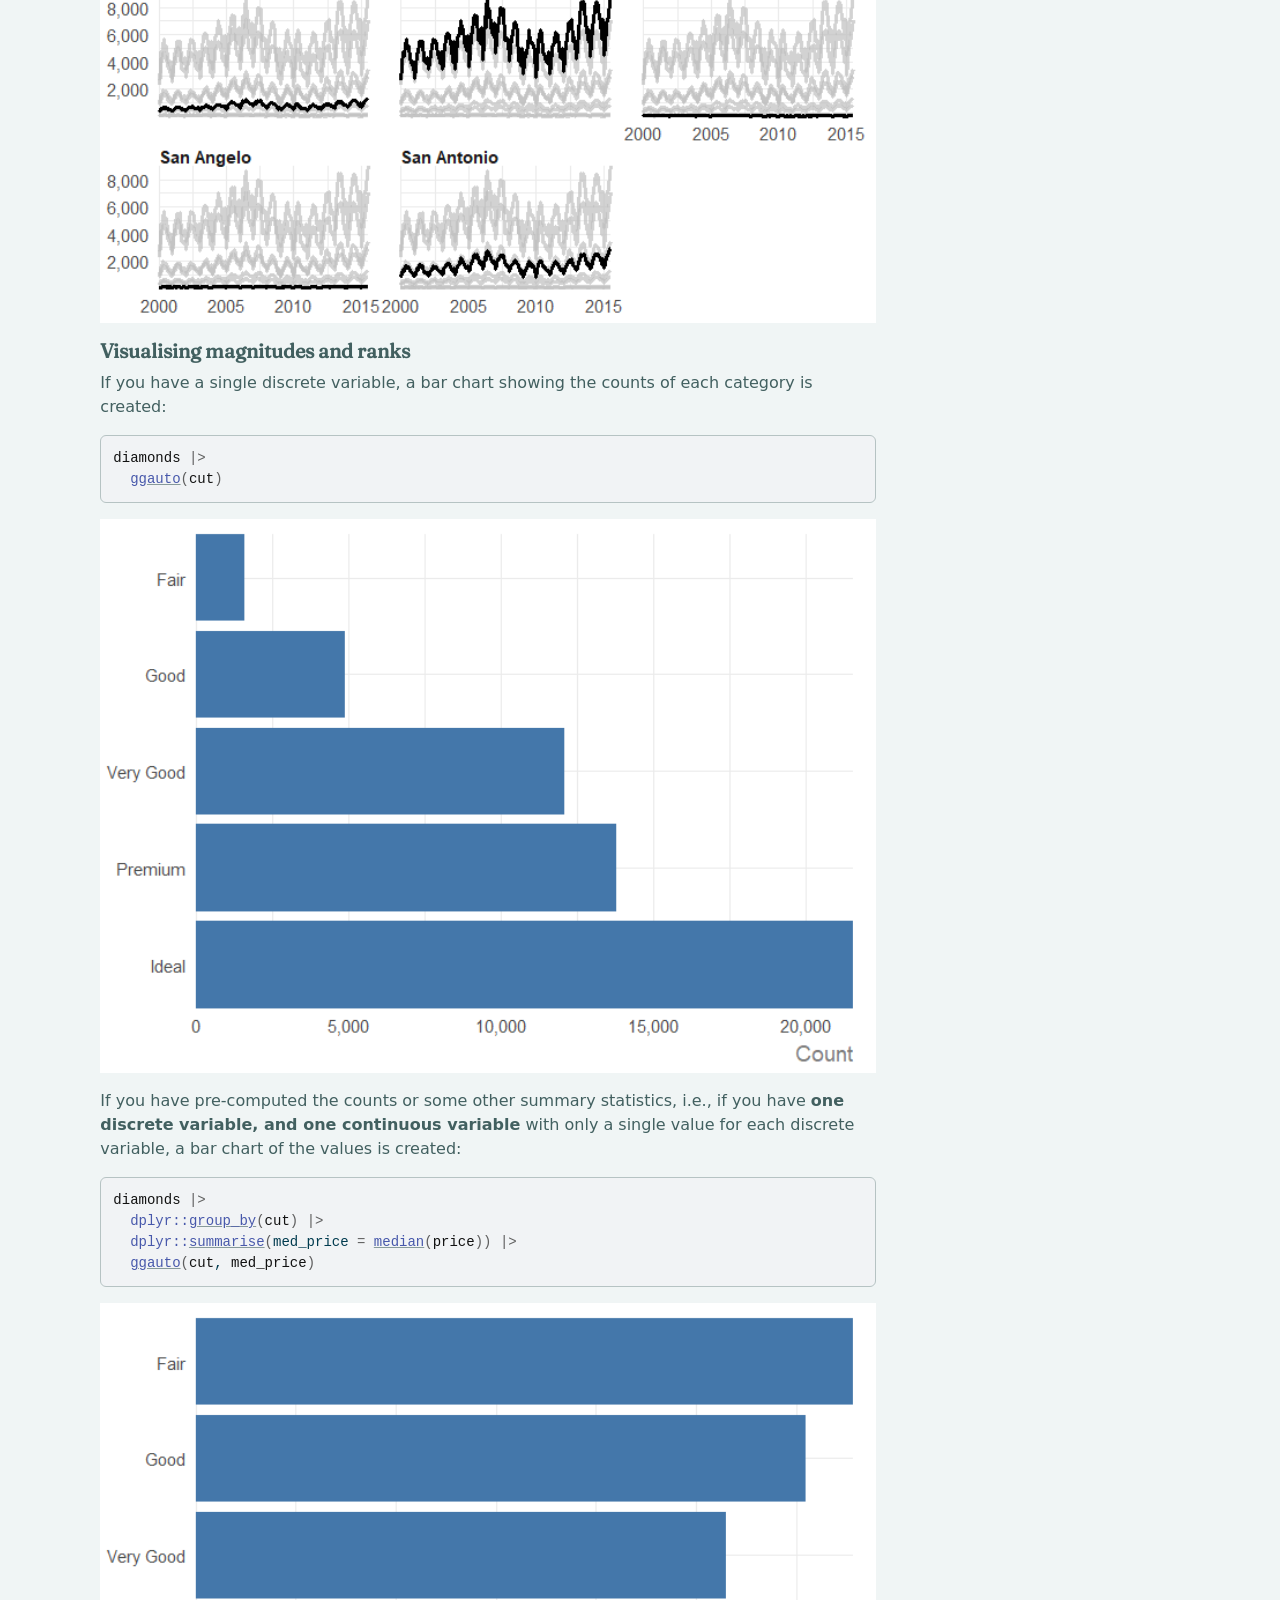
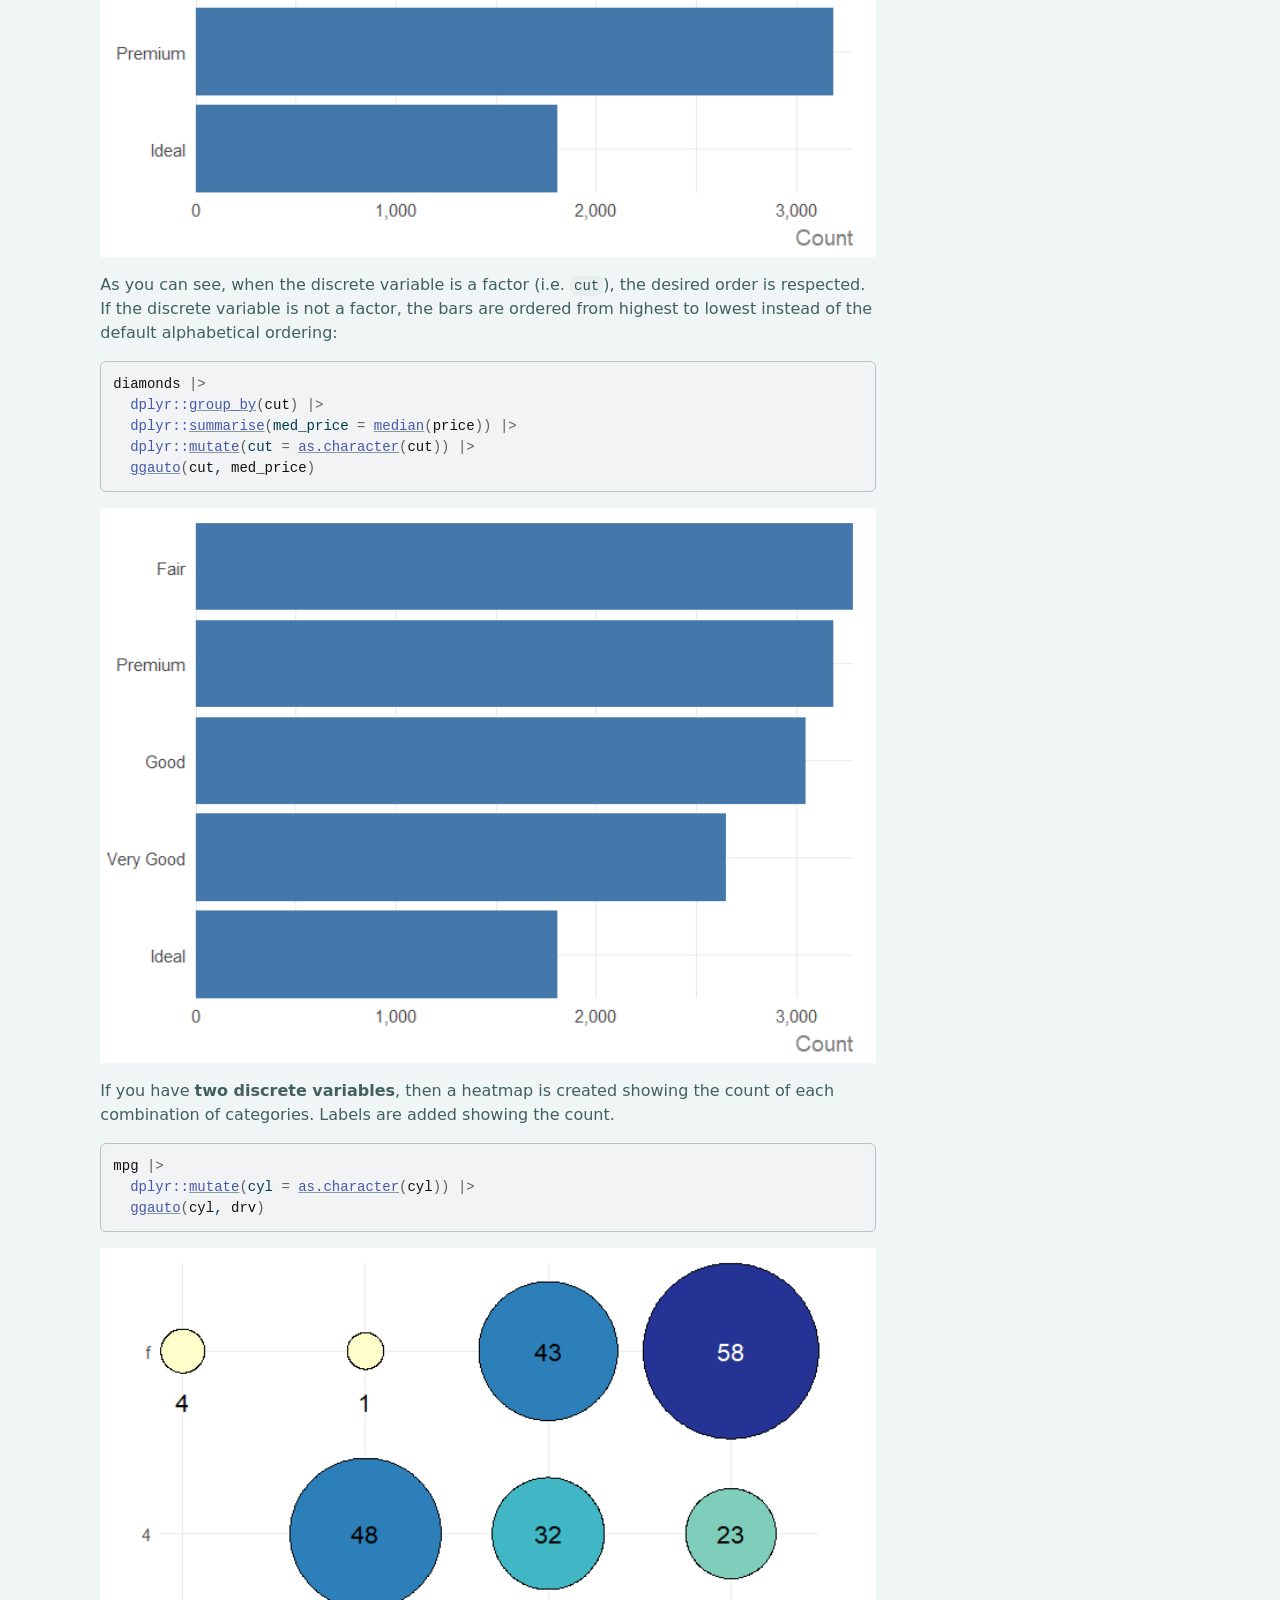
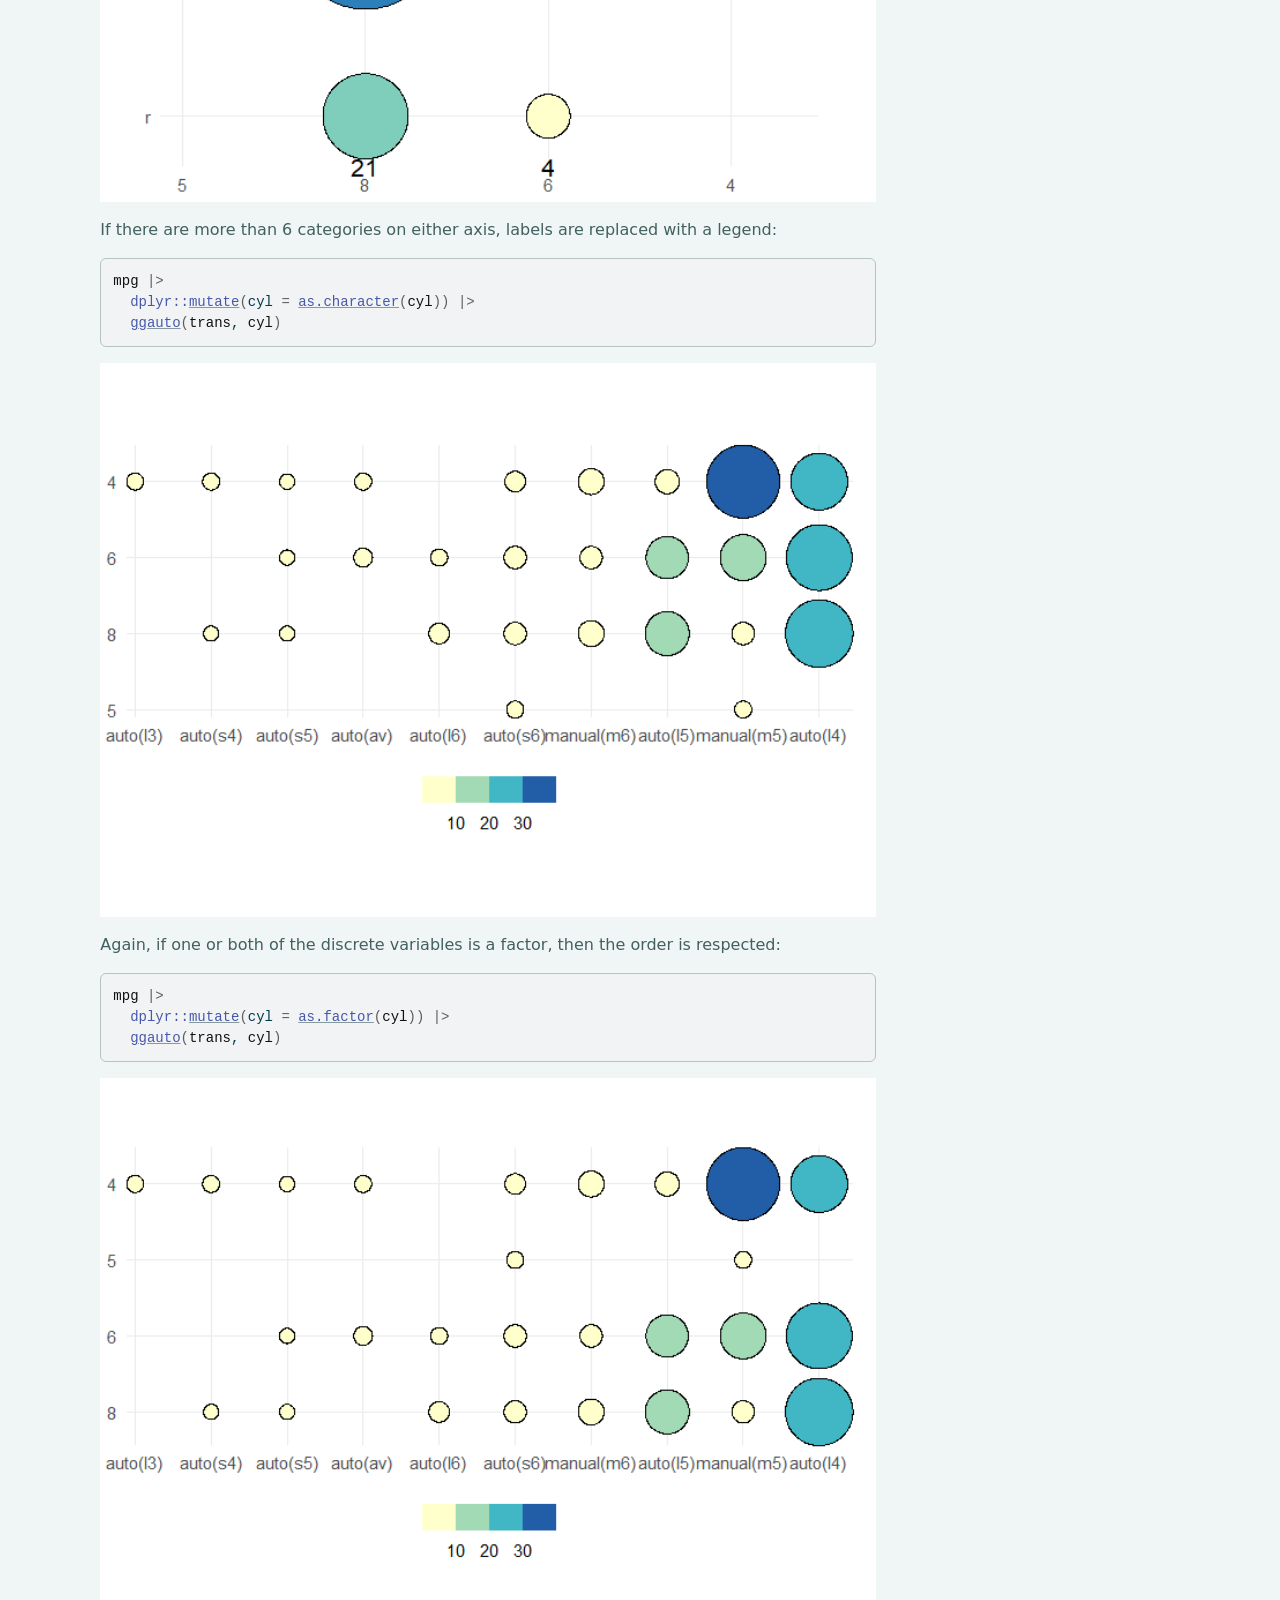
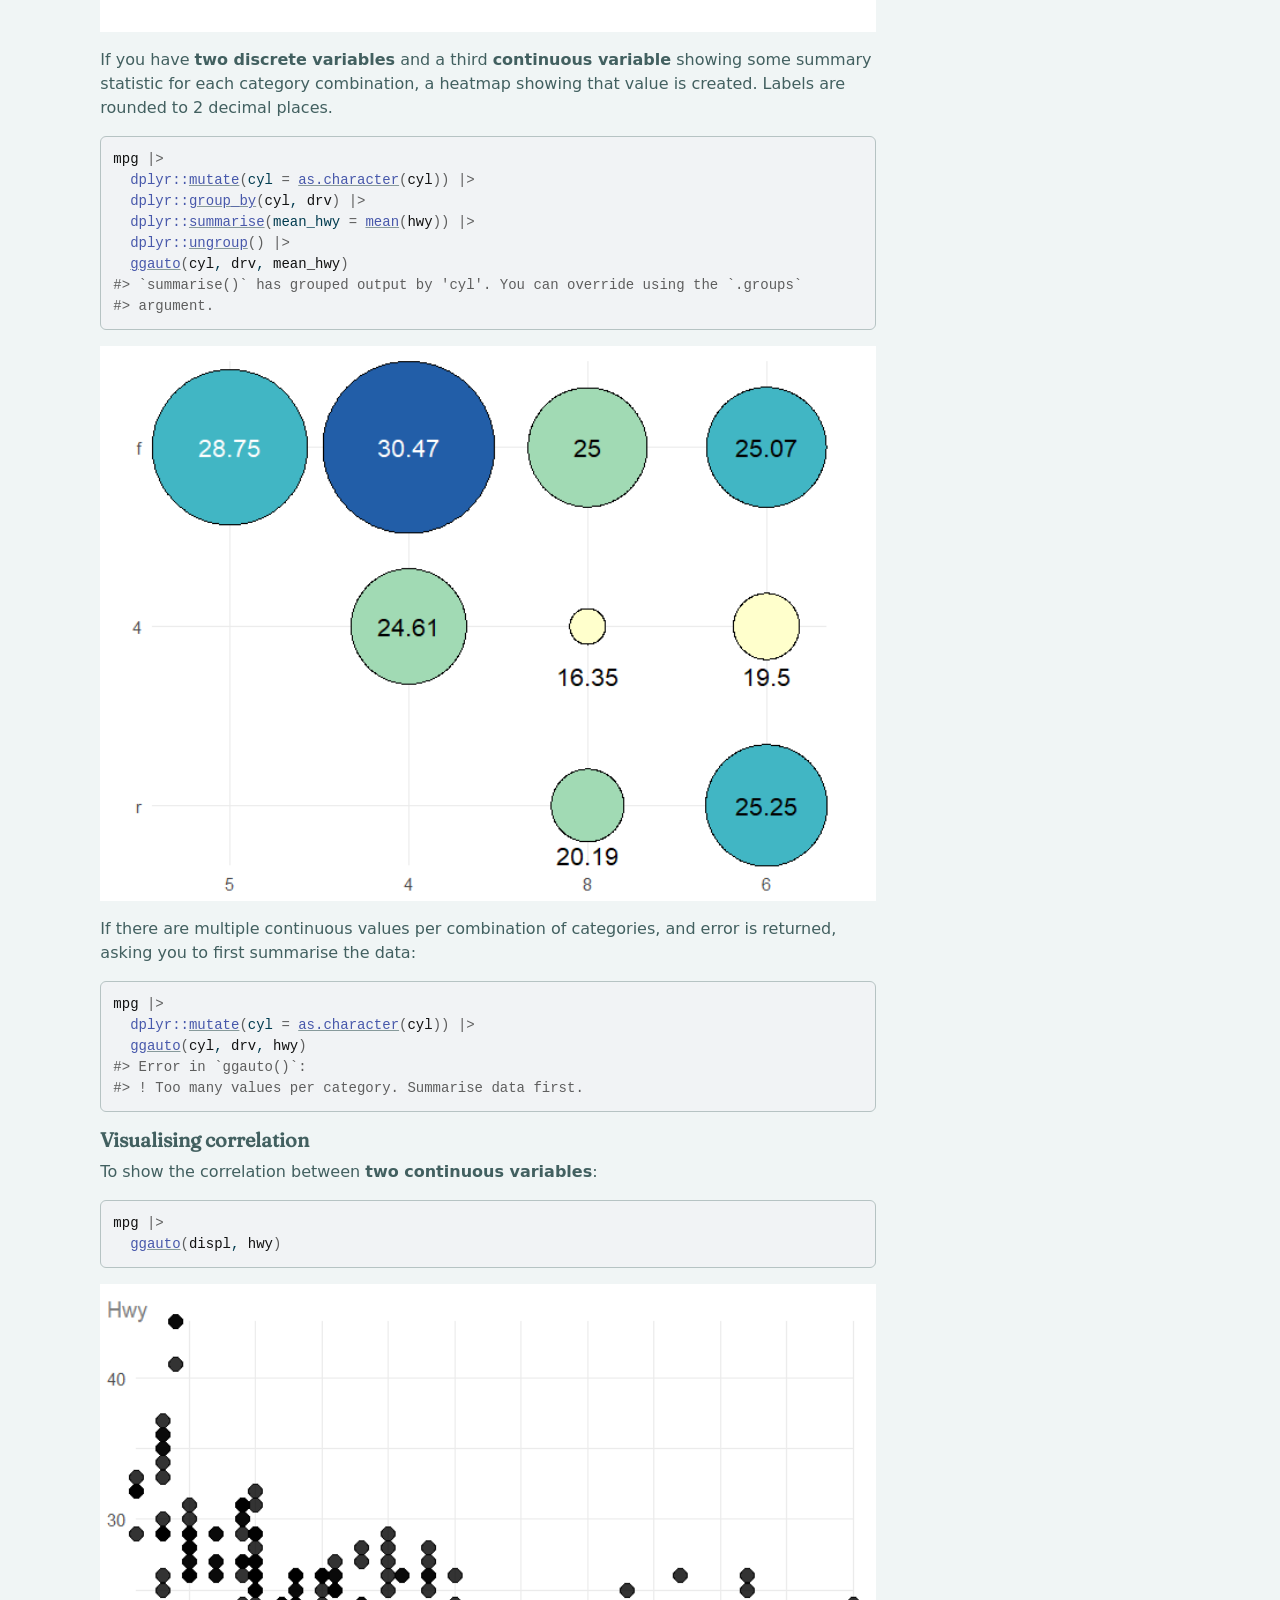
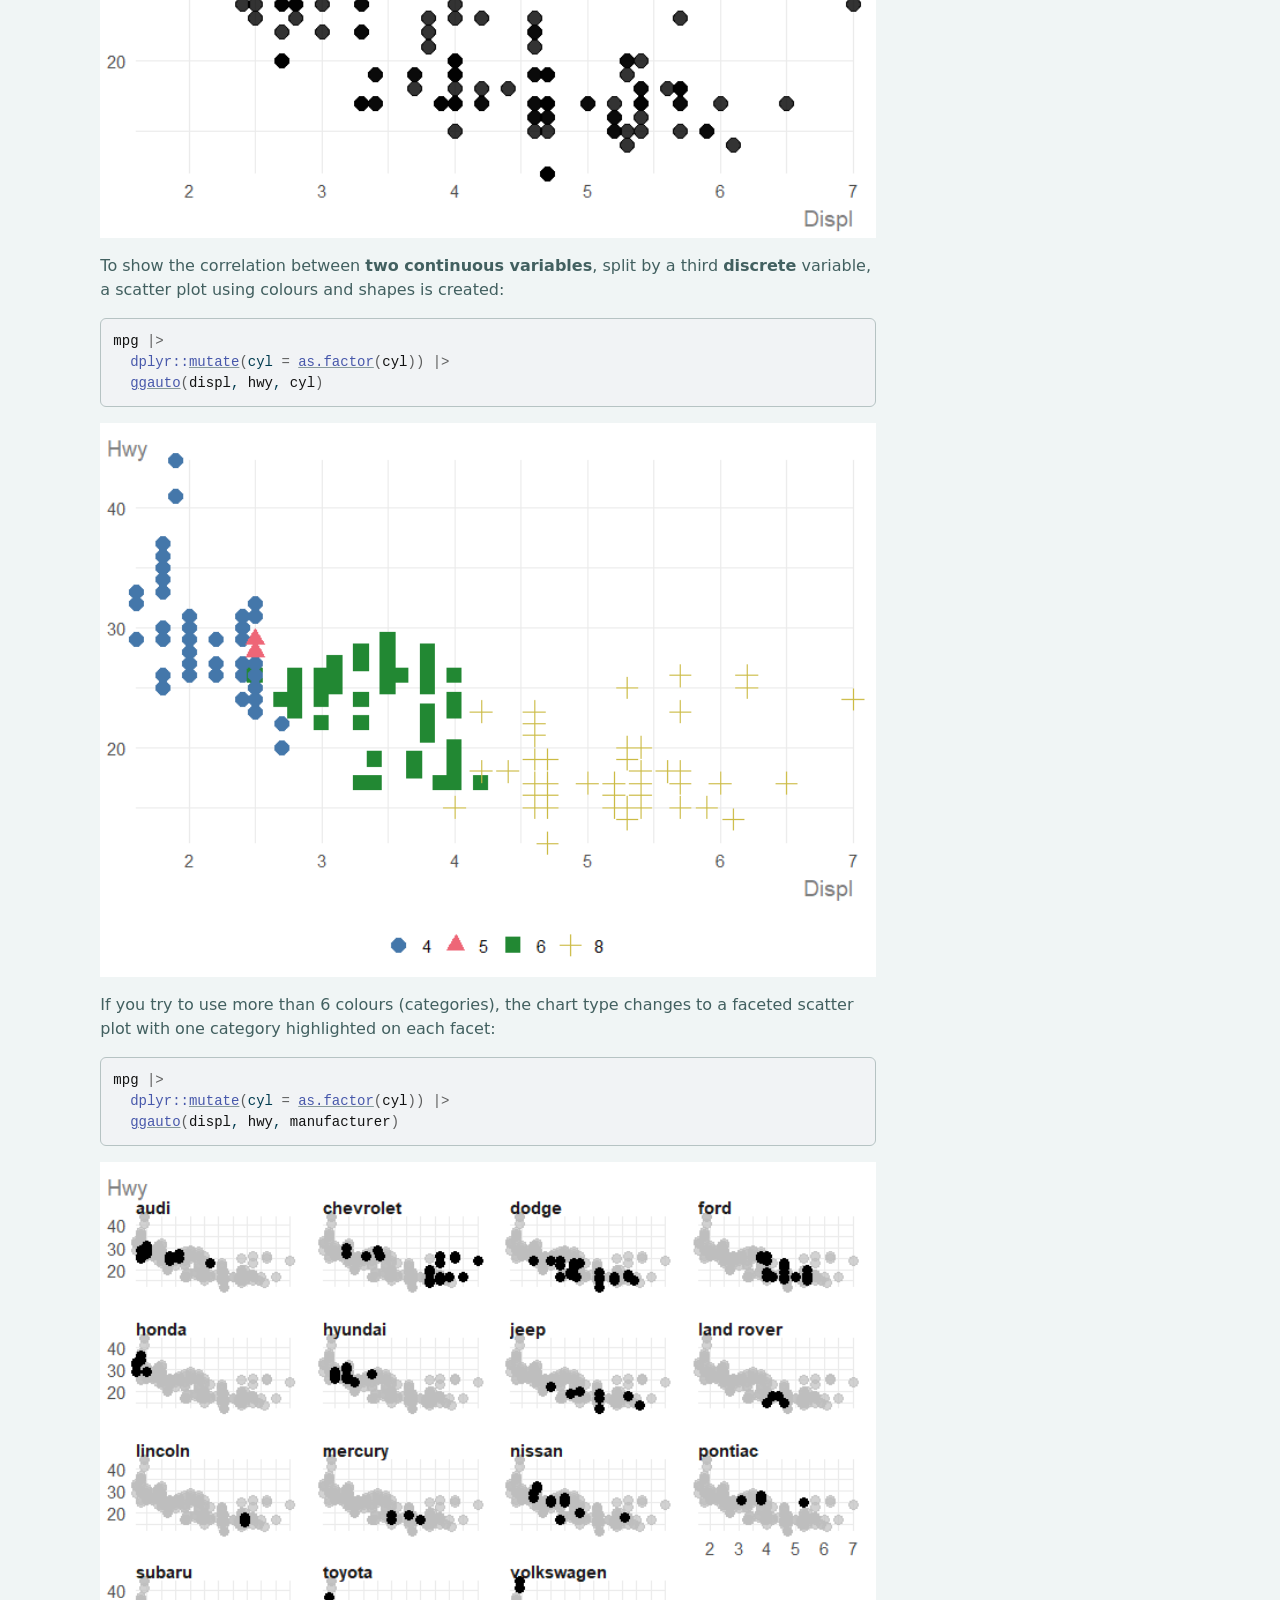
==== commit a74e75e7: "Deploying to gh-pages from @ nrennie/ggauto@1376b3a86a52f7c9f53b8677c0ed7be22a4db52c 🚀" ====
--- a/index.html
+++ b/index.html
@@ -24,7 +24,7 @@
 
     <a class="navbar-brand me-2" href="index.html">ggauto</a>
 
-    <small class="nav-text text-muted me-auto" data-bs-toggle="tooltip" data-bs-placement="bottom" title="">0.0.1</small>
+    <small class="nav-text text-muted me-auto" data-bs-toggle="tooltip" data-bs-placement="bottom" title="">0.0.1.9000</small>
 
 
     <button class="navbar-toggler" type="button" data-bs-toggle="collapse" data-bs-target="#navbar" aria-controls="navbar" aria-expanded="false" aria-label="Toggle navigation">
@@ -62,7 +62,8 @@
 <li>Data pre-processing is a separate step to plotting, and you need to understand what your data is before you plot it.</li>
 </ul>
 <blockquote>
-<p>[!WARNING] If you don’t like some (or all) of the opinionated choices in this package, make a fork and create your own version. Bug reports and/or fixes are extremely welcome for things that don’t work, but stylistic changes that are personal preferences will not be addressed.</p>
+<p>[!WARNING]<br>
+If you don’t like some (or all) of the opinionated choices in this package, make a fork and create your own version. Bug reports and/or fixes are extremely welcome for things that don’t work, but stylistic changes that are personal preferences will not be addressed.</p>
 </blockquote>
 <p>This package is built on the philosophy that data wrangling and plotting are separate parts of the process of building a chart. Tasks like ordering data, converting to correct date formats, or computing summary statistics should generally be performed before passing into a plotting function.</p>
 <p>In terms of styling, the defaults differ from <code>ggplot2</code> in the following ways:</p>
@@ -422,6 +423,7 @@
 <h2 data-toc-skip>Dev status</h2>
 <ul class="list-unstyled">
 <li><a href="https://github.com/nrennie/ggauto/actions" class="external-link"><img src="https://github.com/nrennie/ggauto/workflows/R-CMD-check/badge.svg" alt="R-CMD-check"></a></li>
+<li><a href="https://cran.r-project.org/package=ggauto" class="external-link"><img src="https://www.r-pkg.org/badges/version/ggauto" alt="CRAN_Status_Badge"></a></li>
 </ul>
 </div>
 
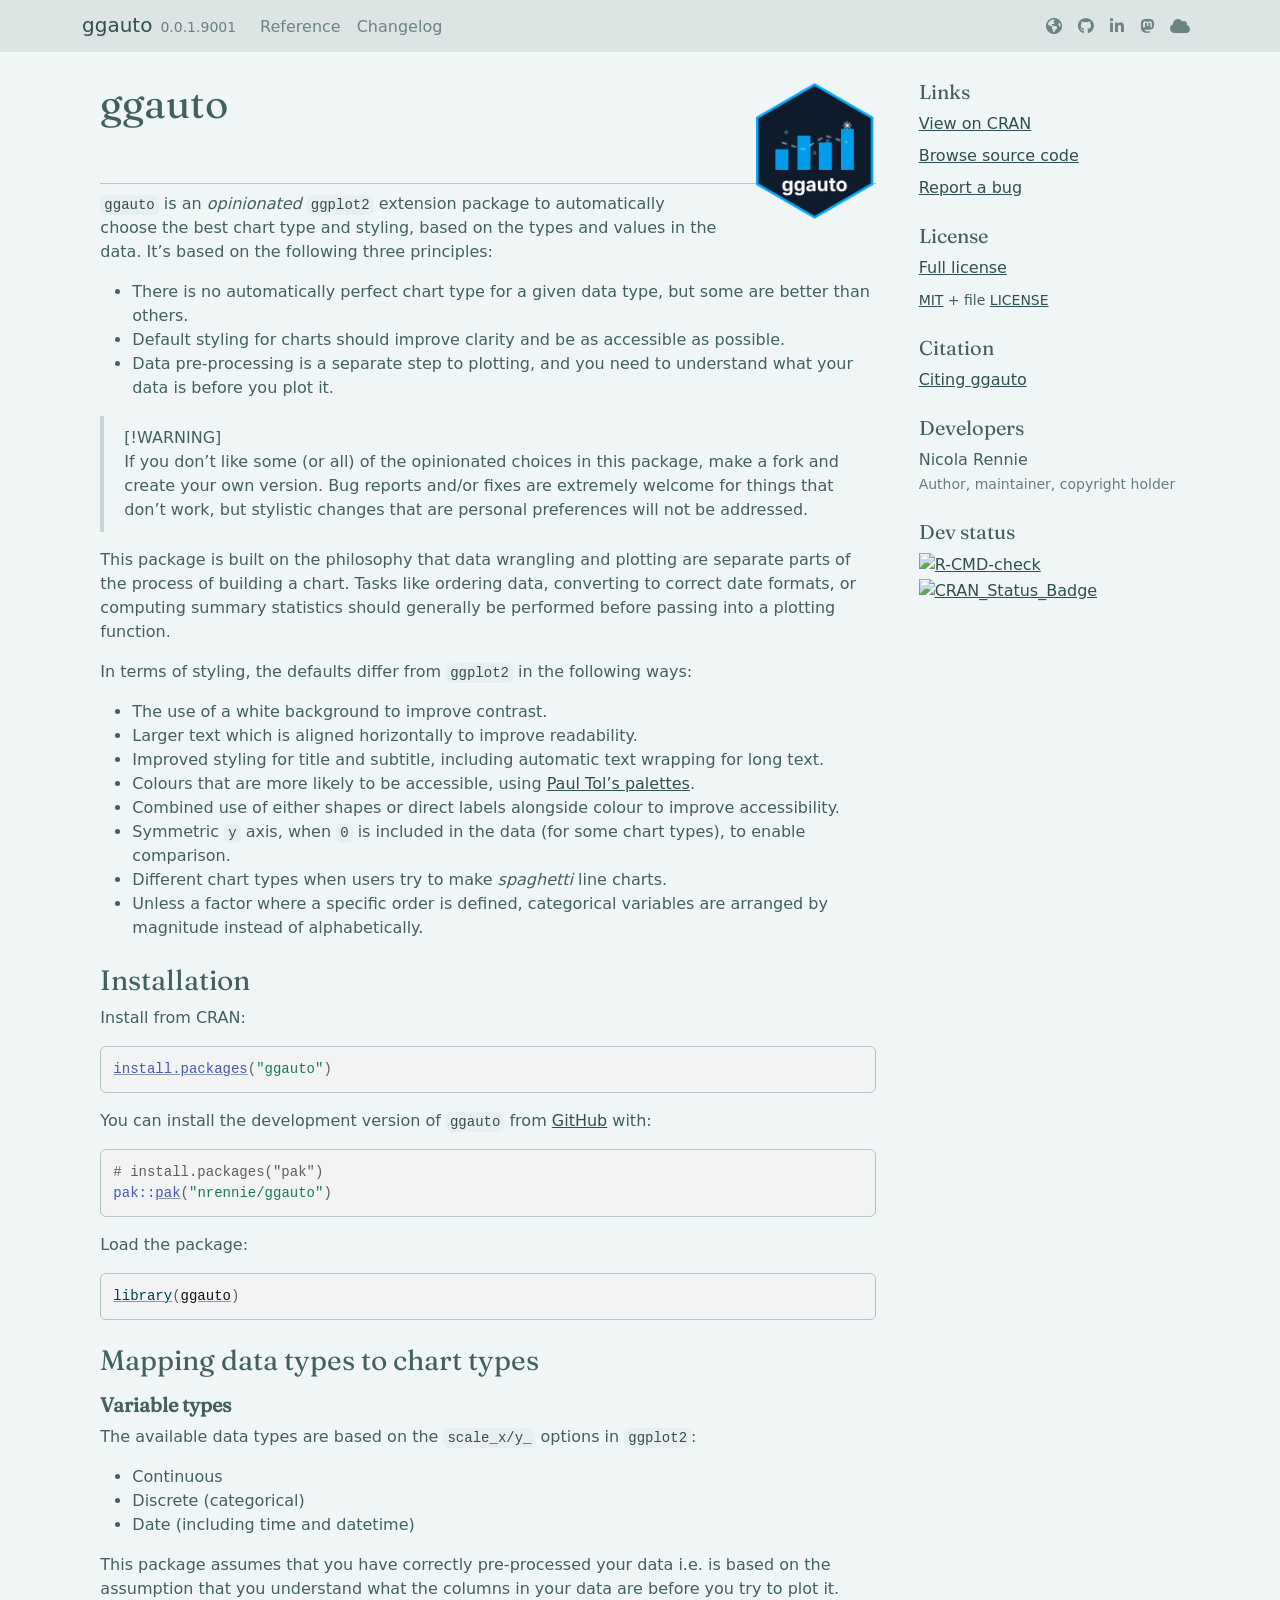
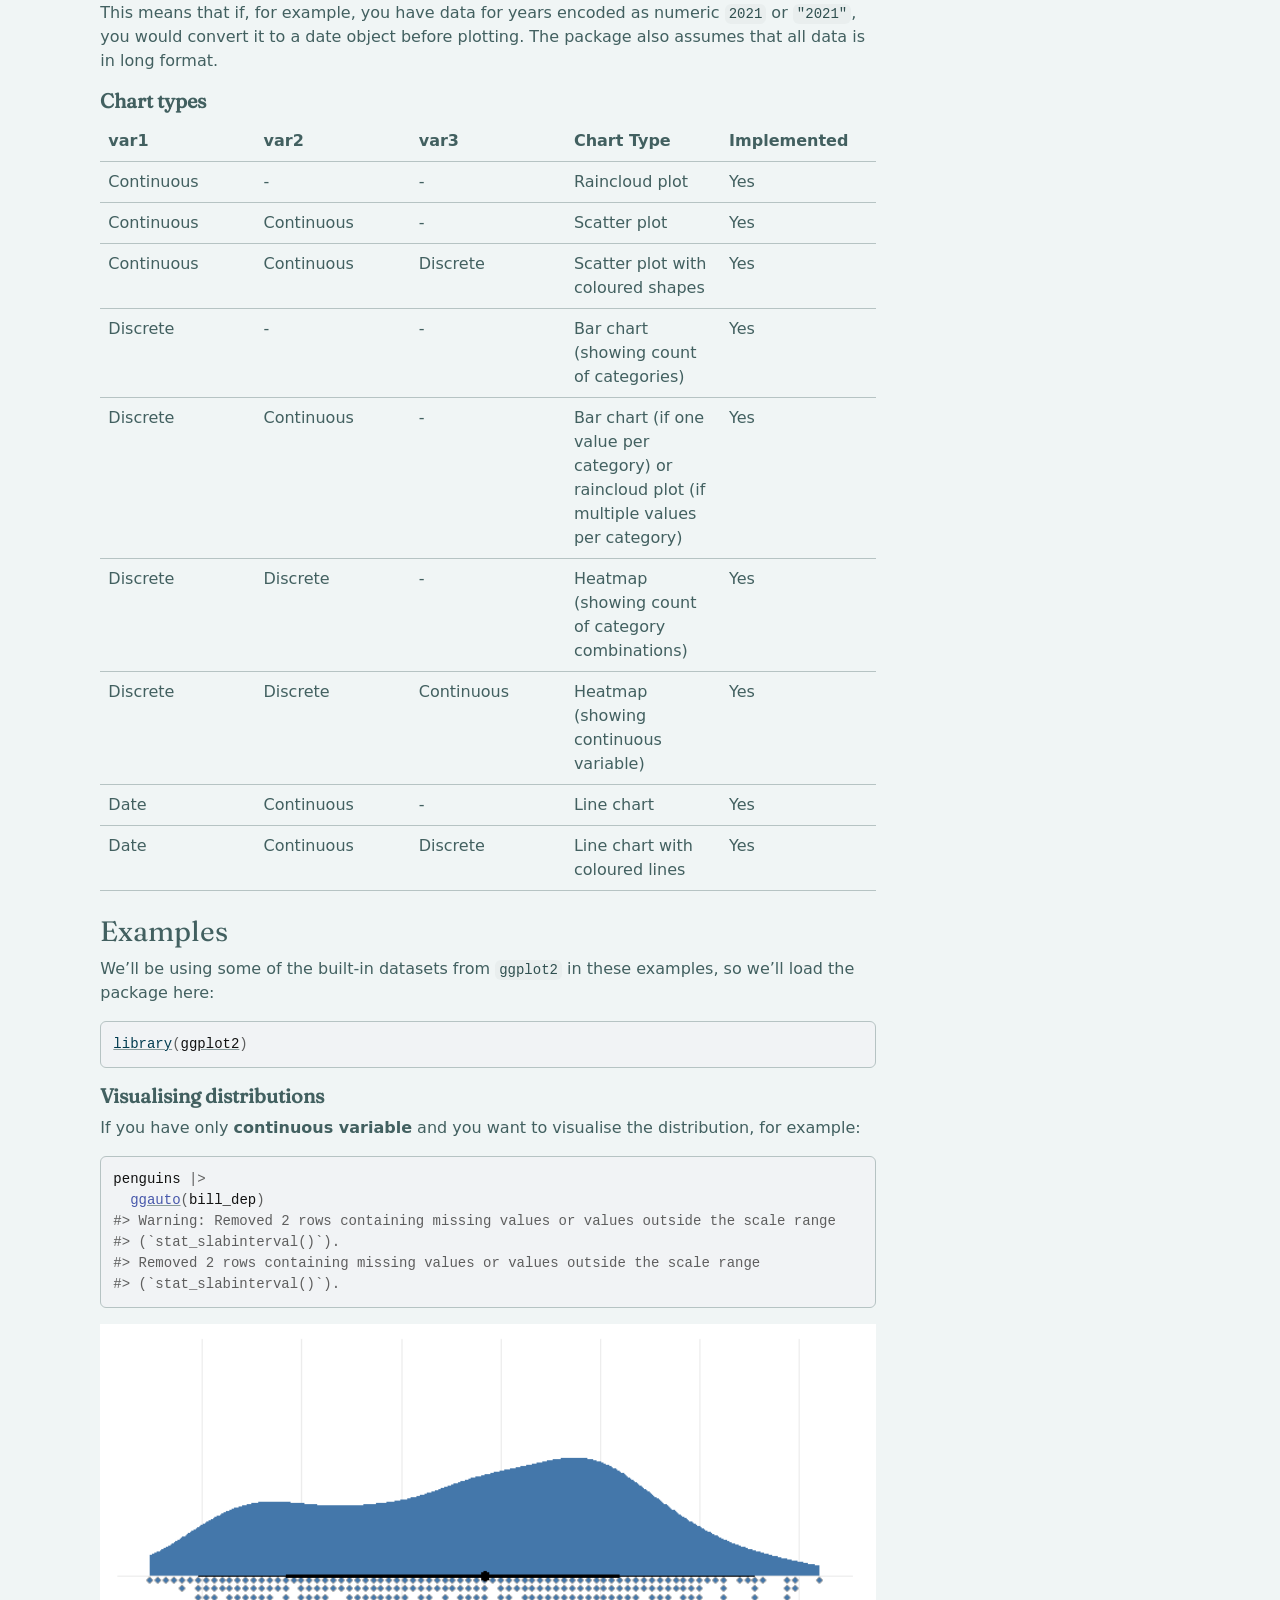
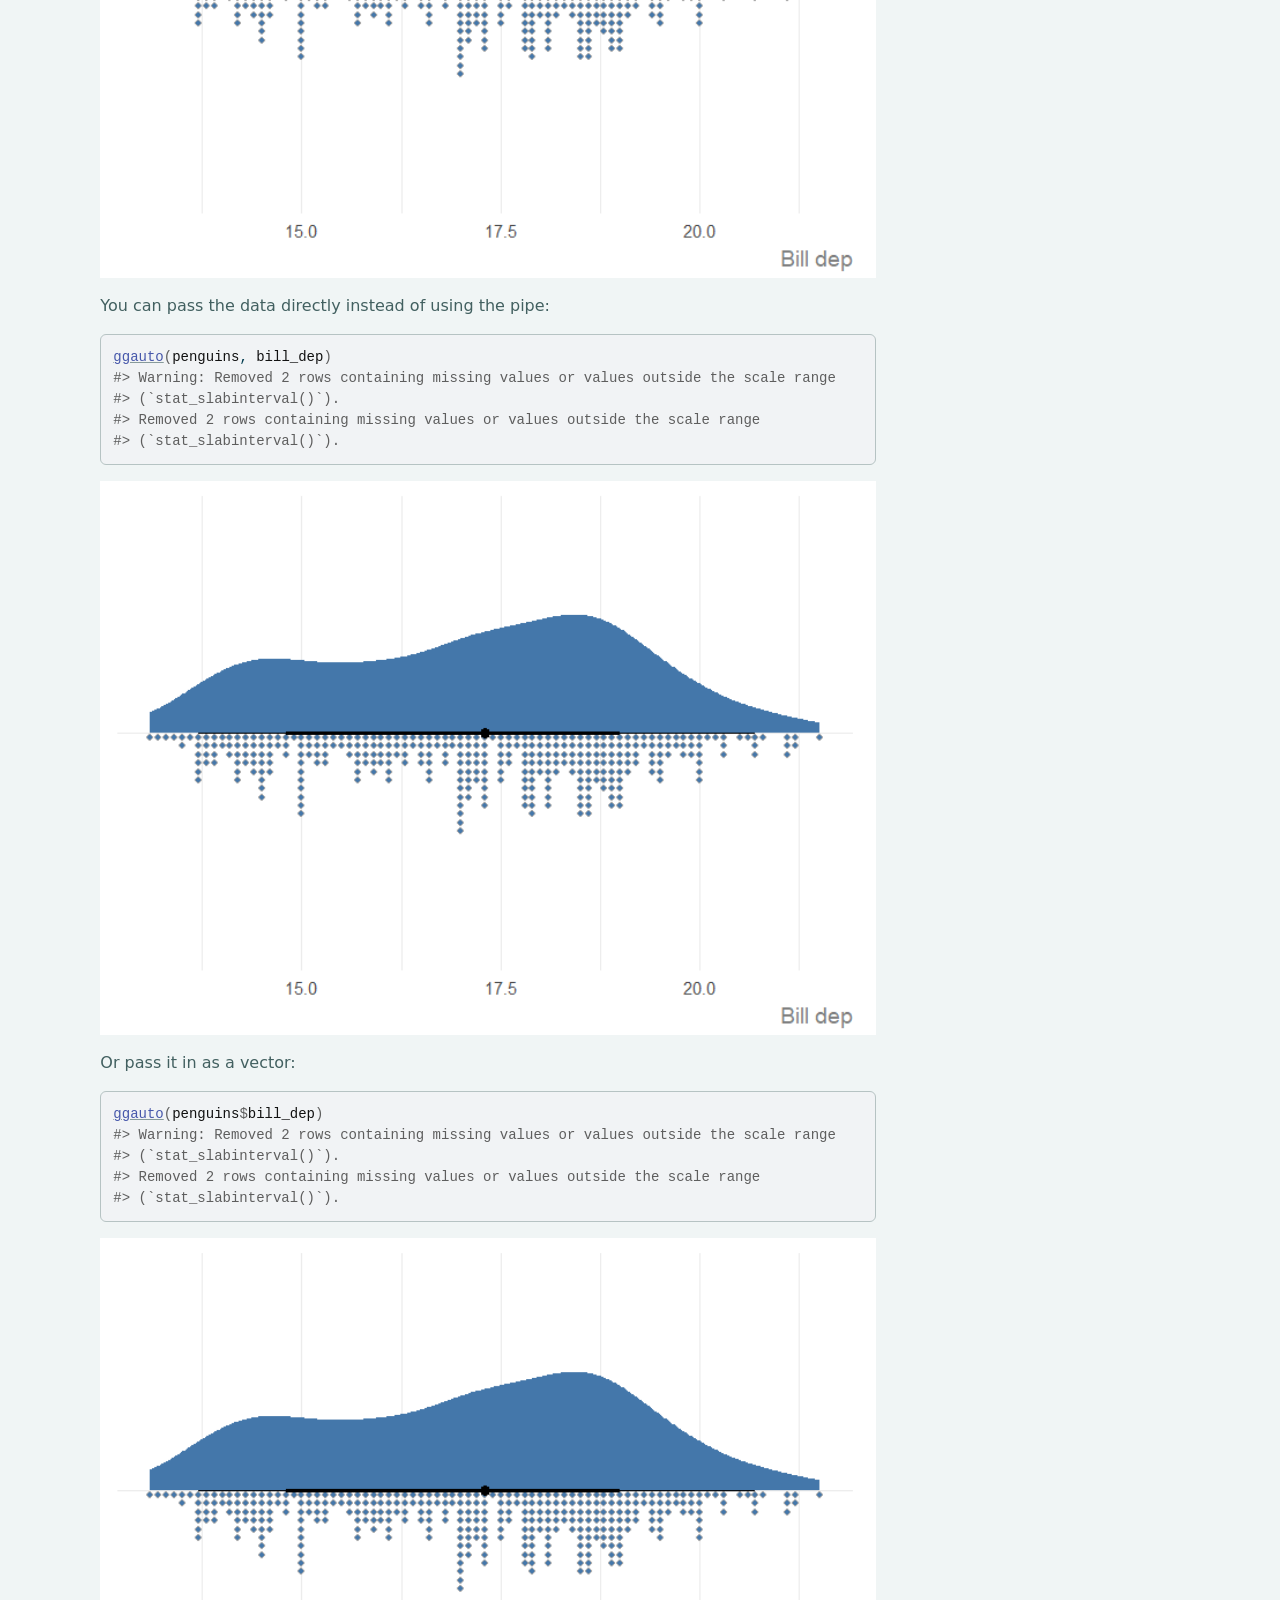
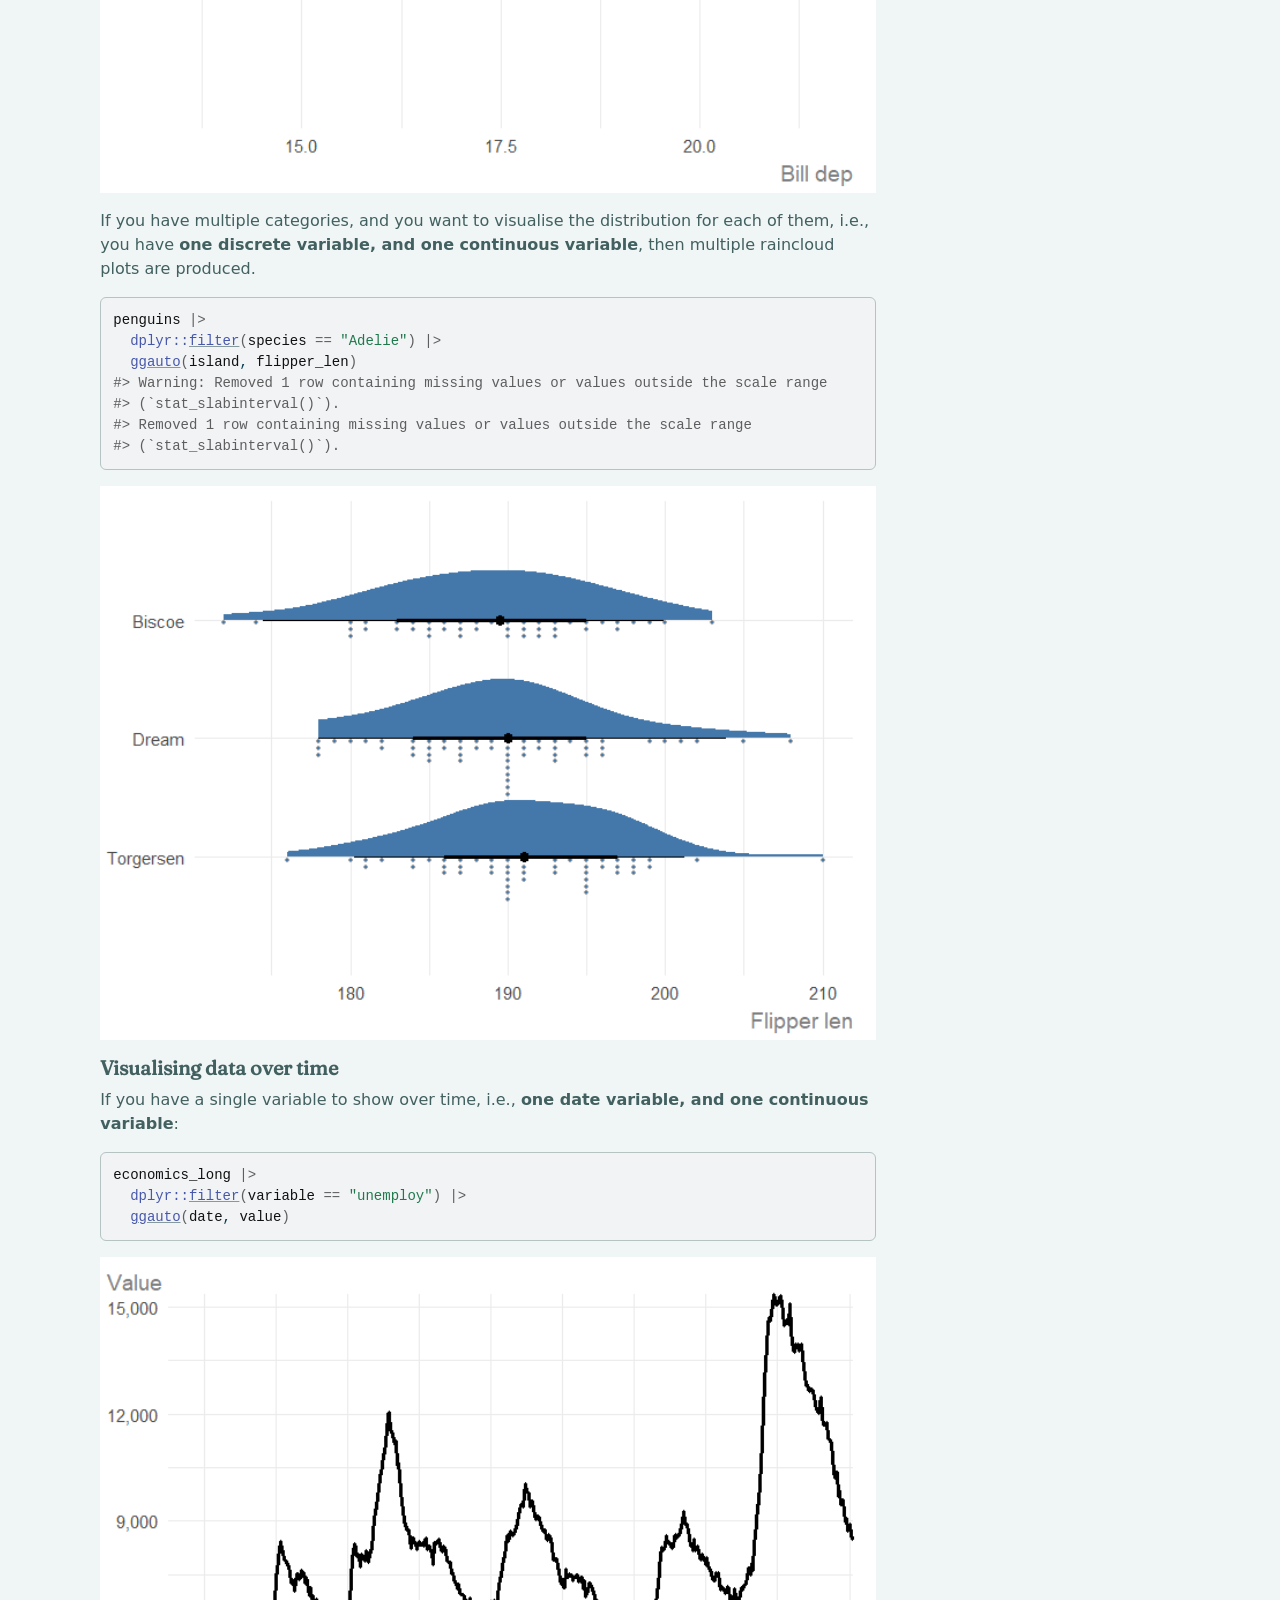
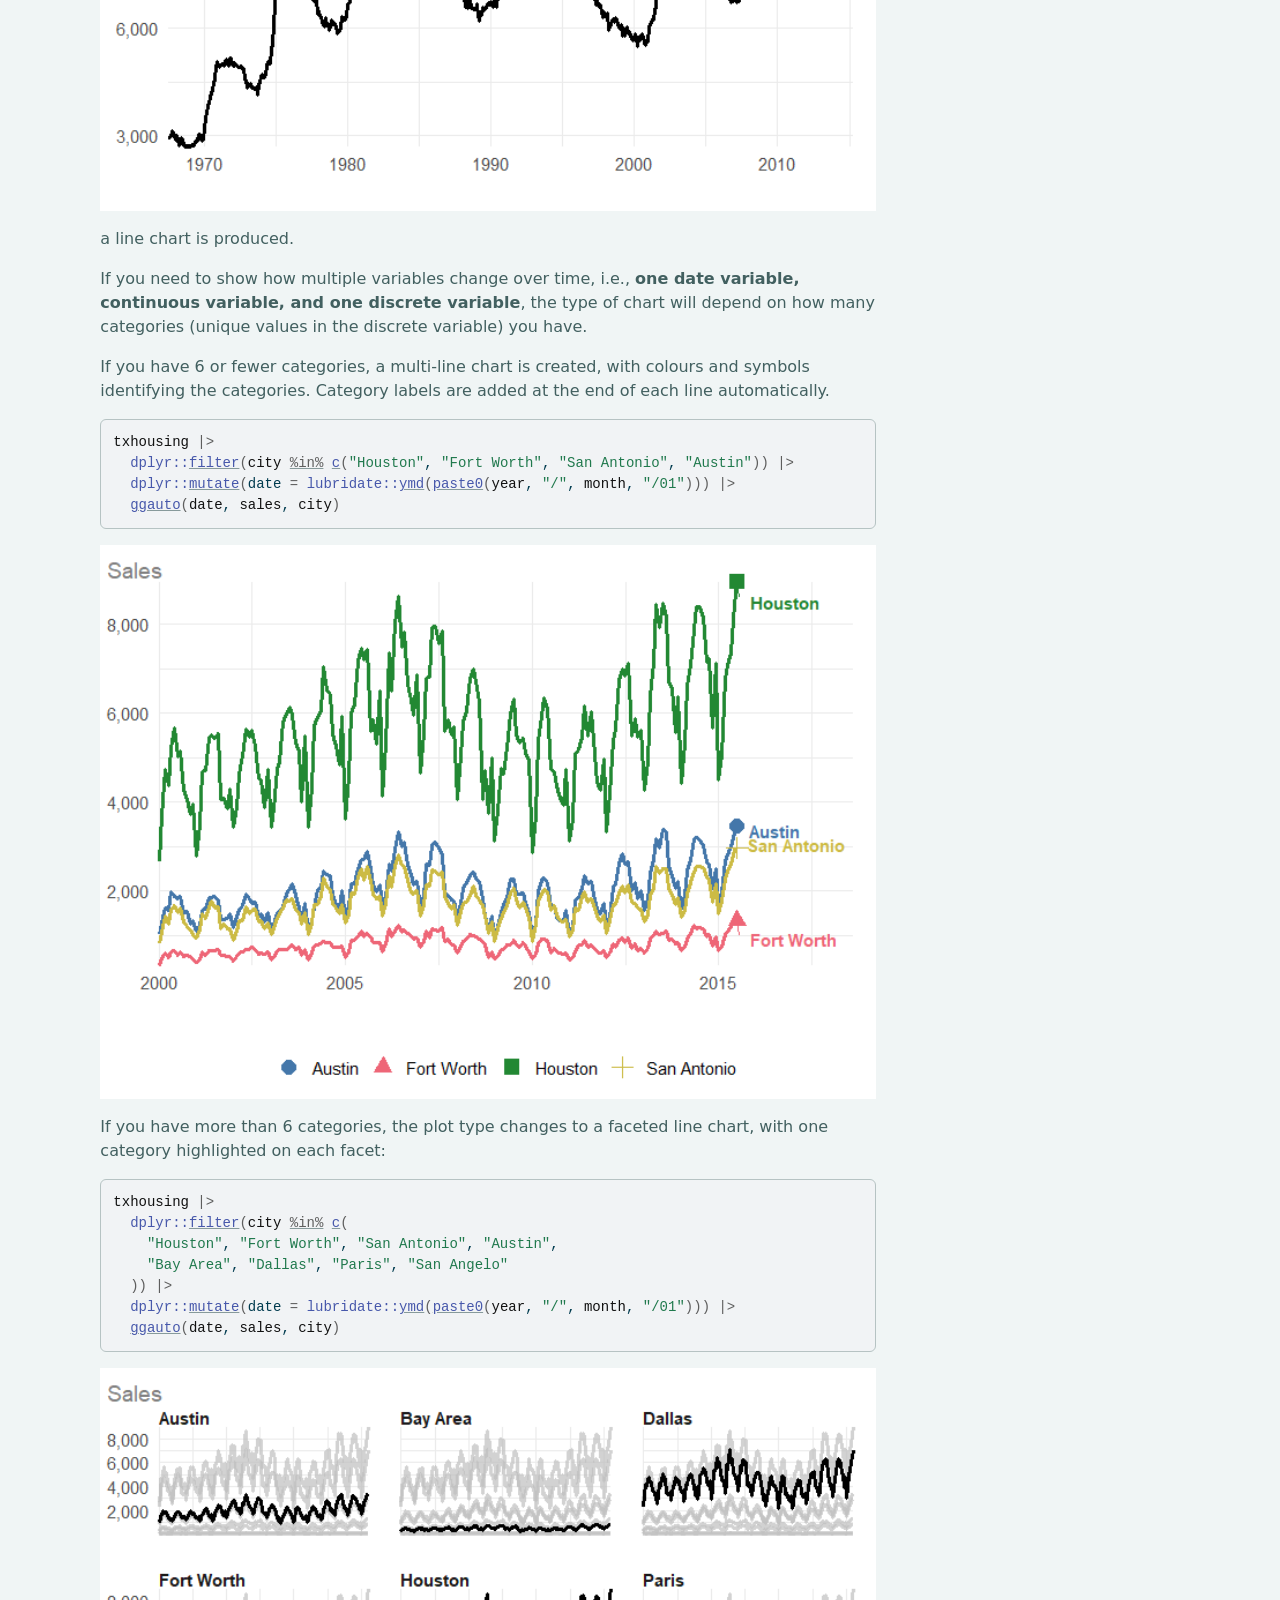
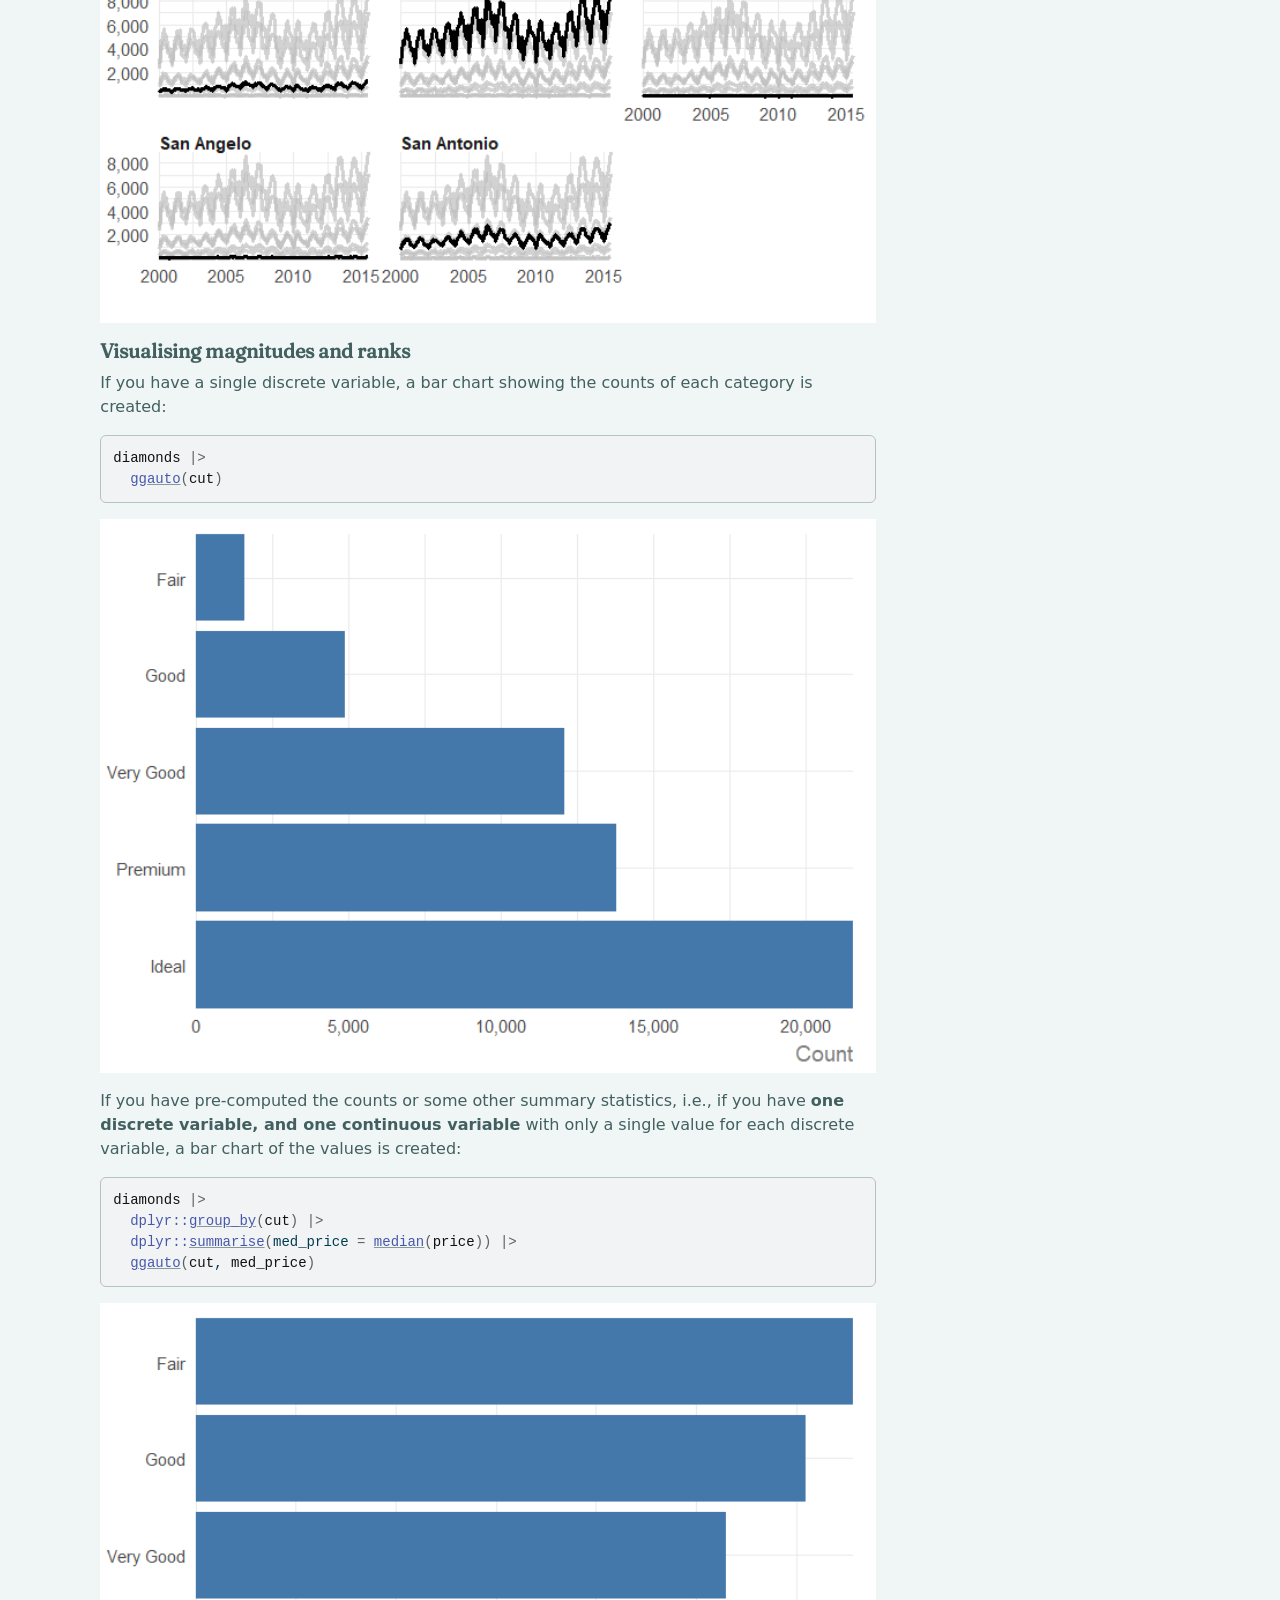
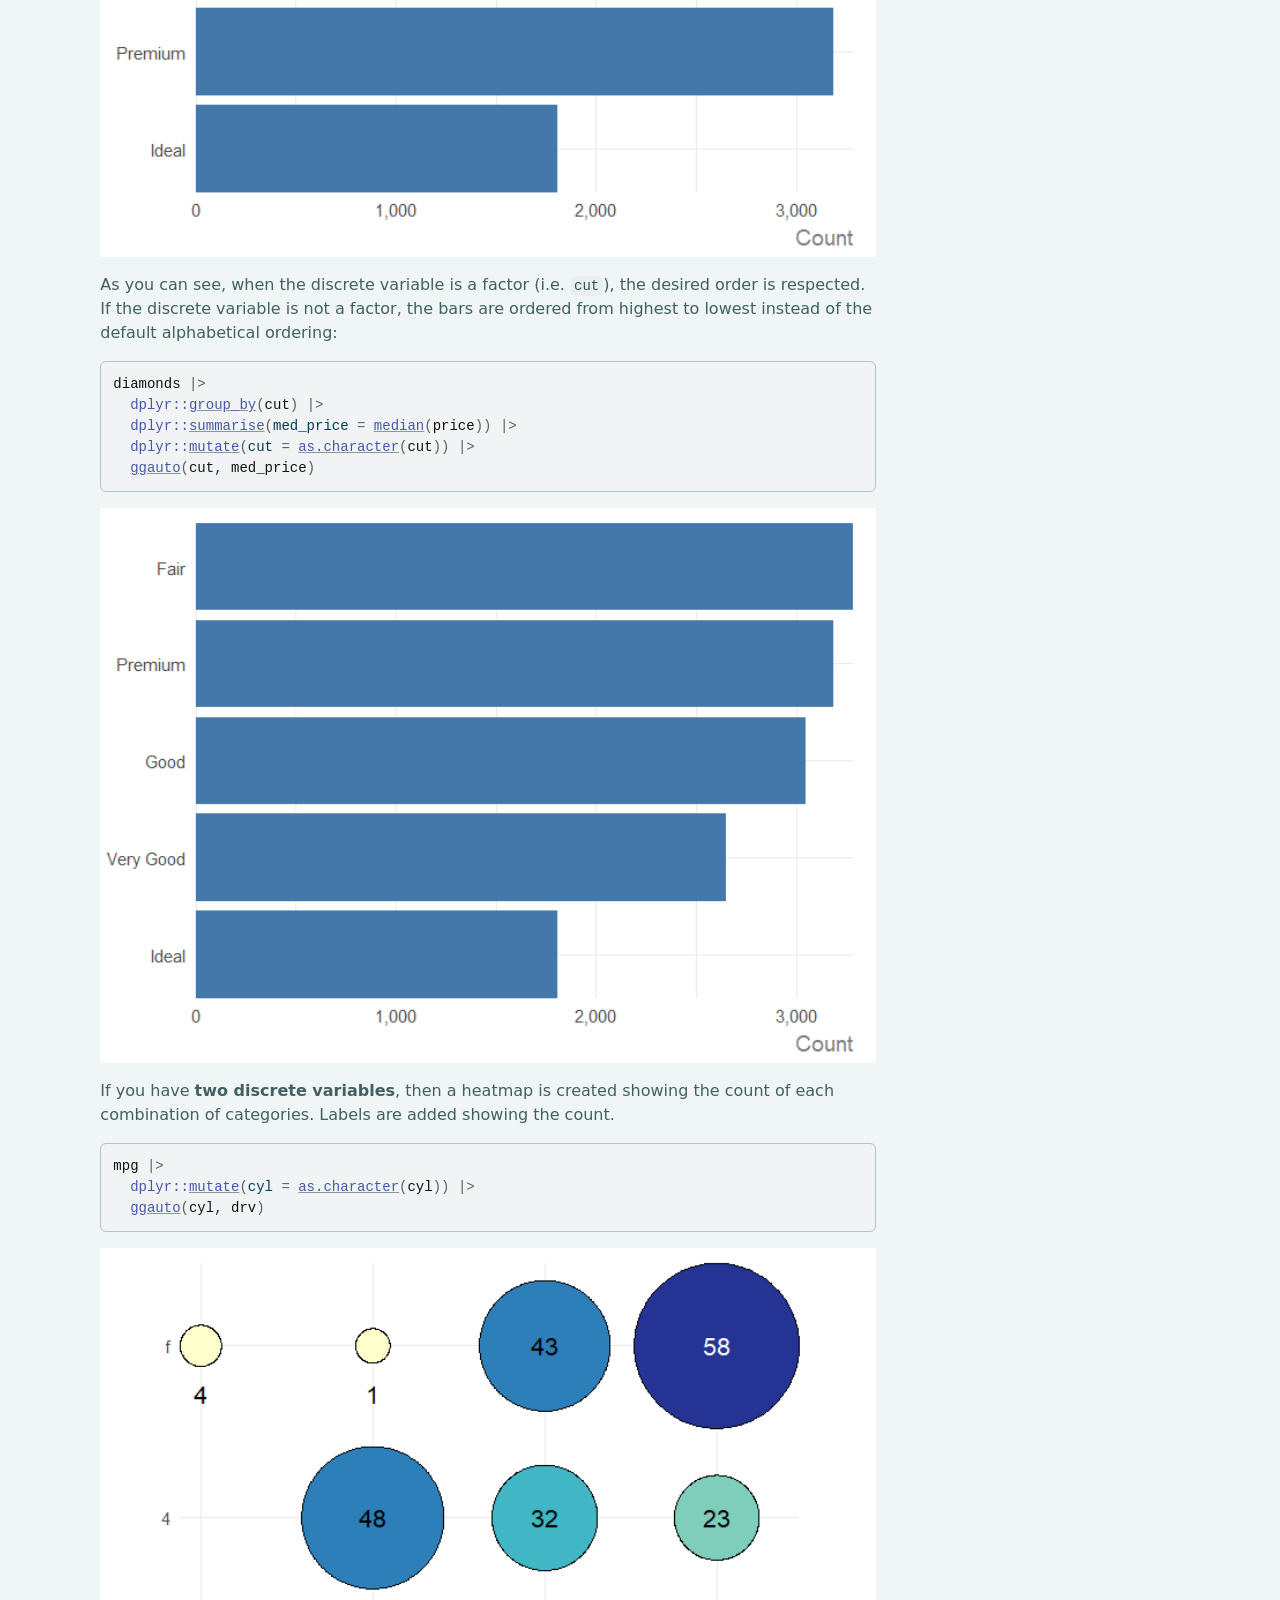
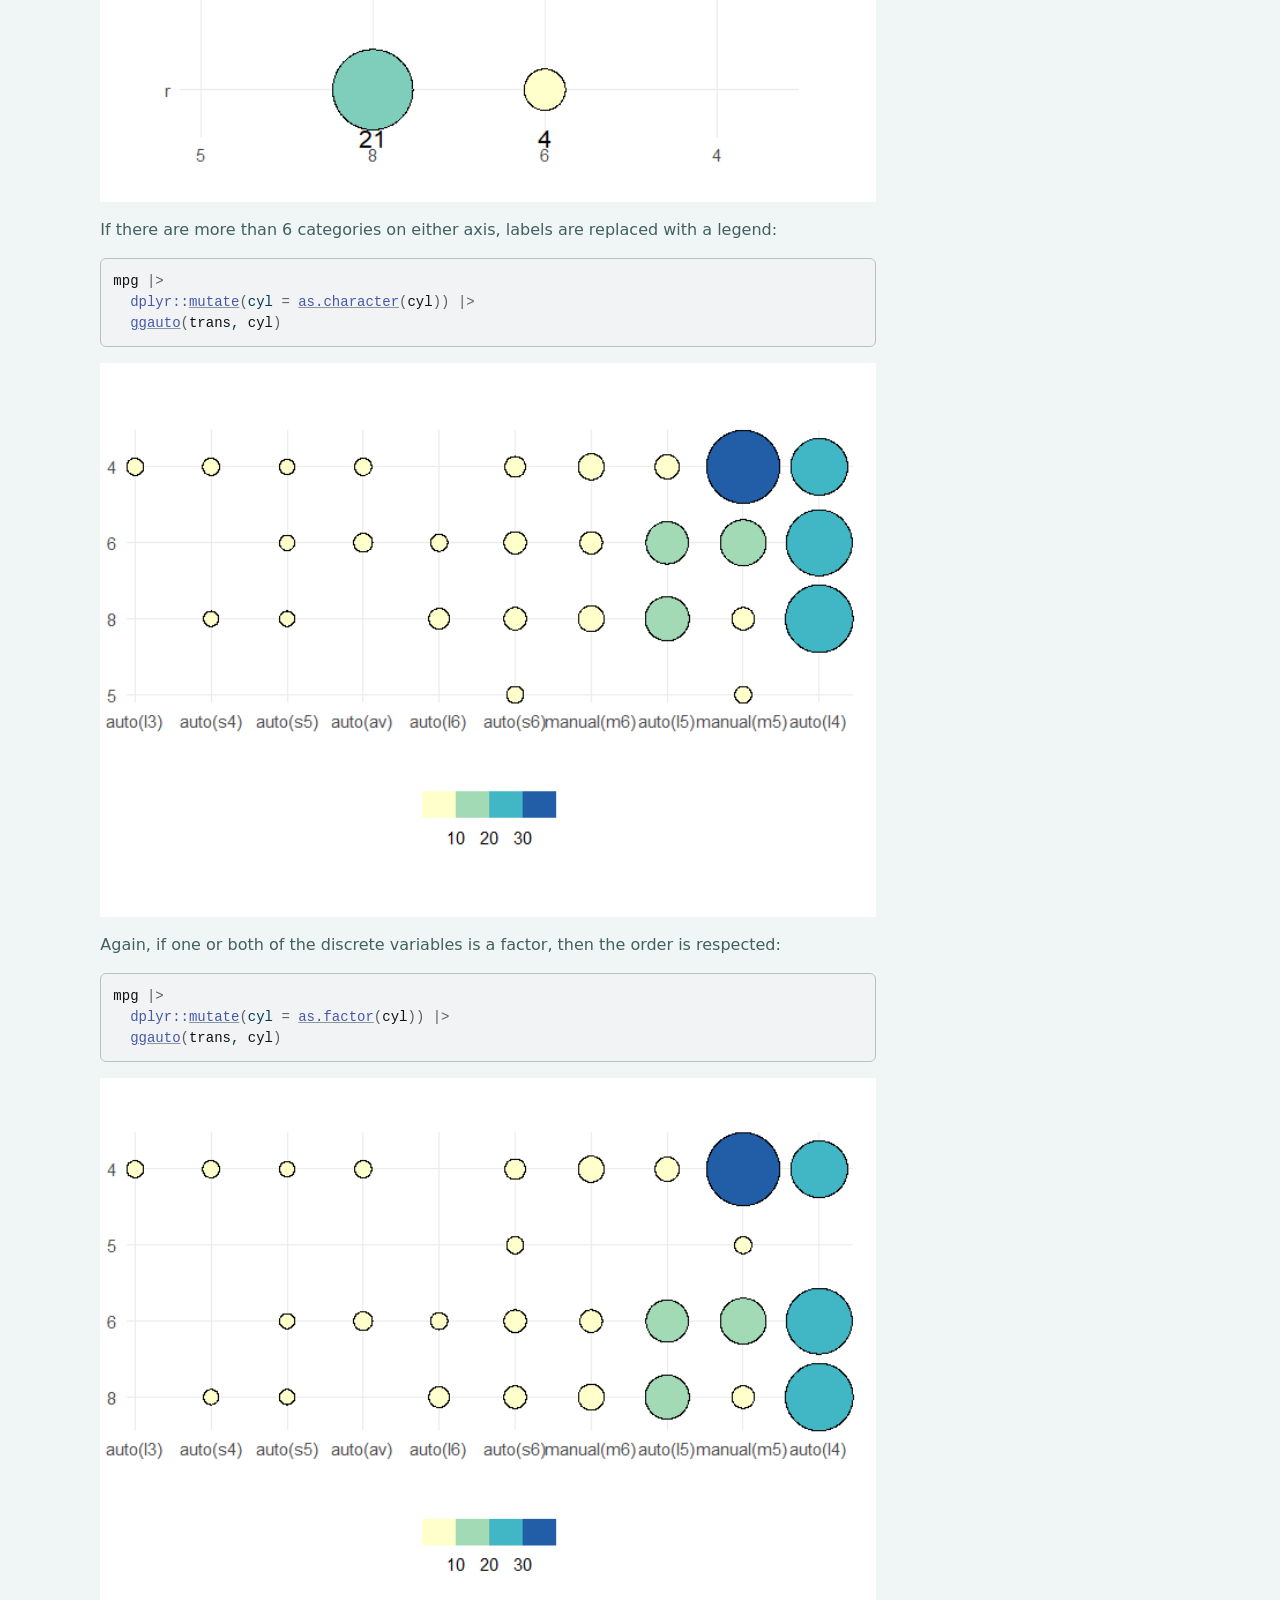
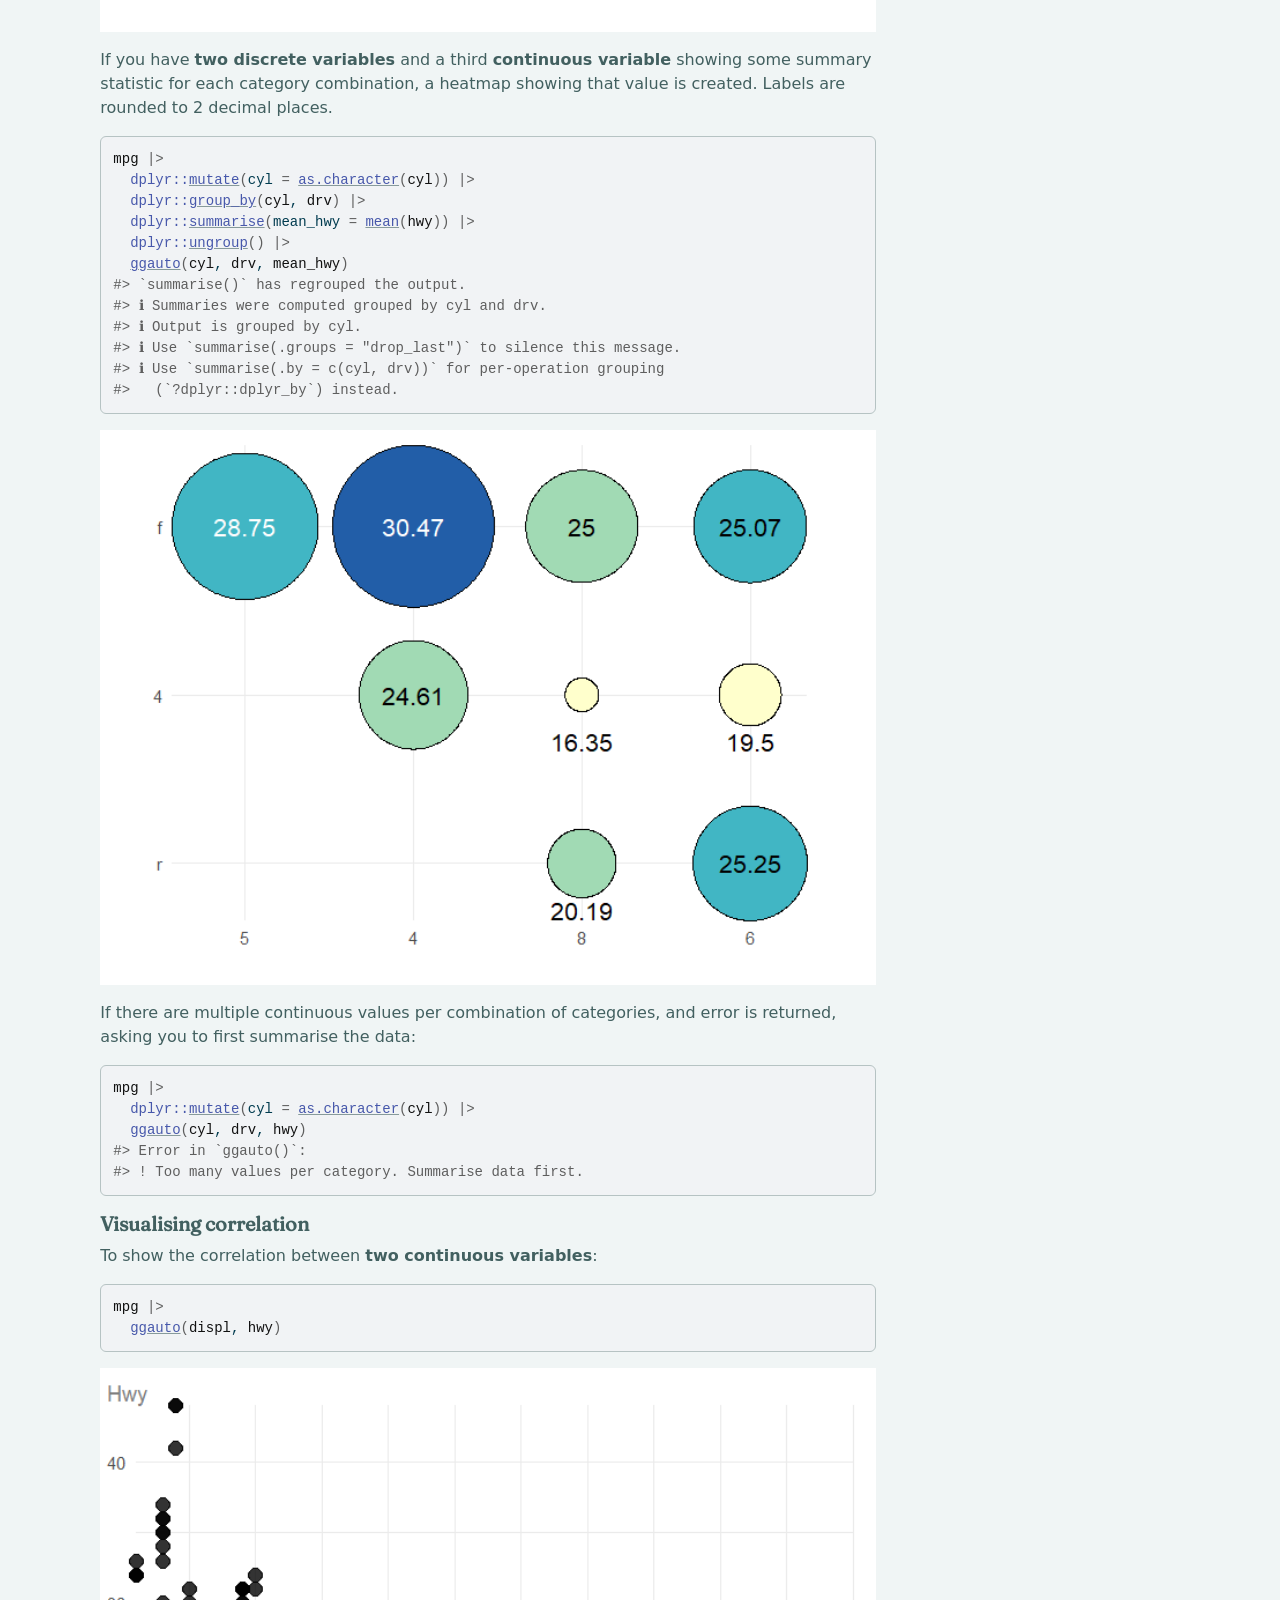
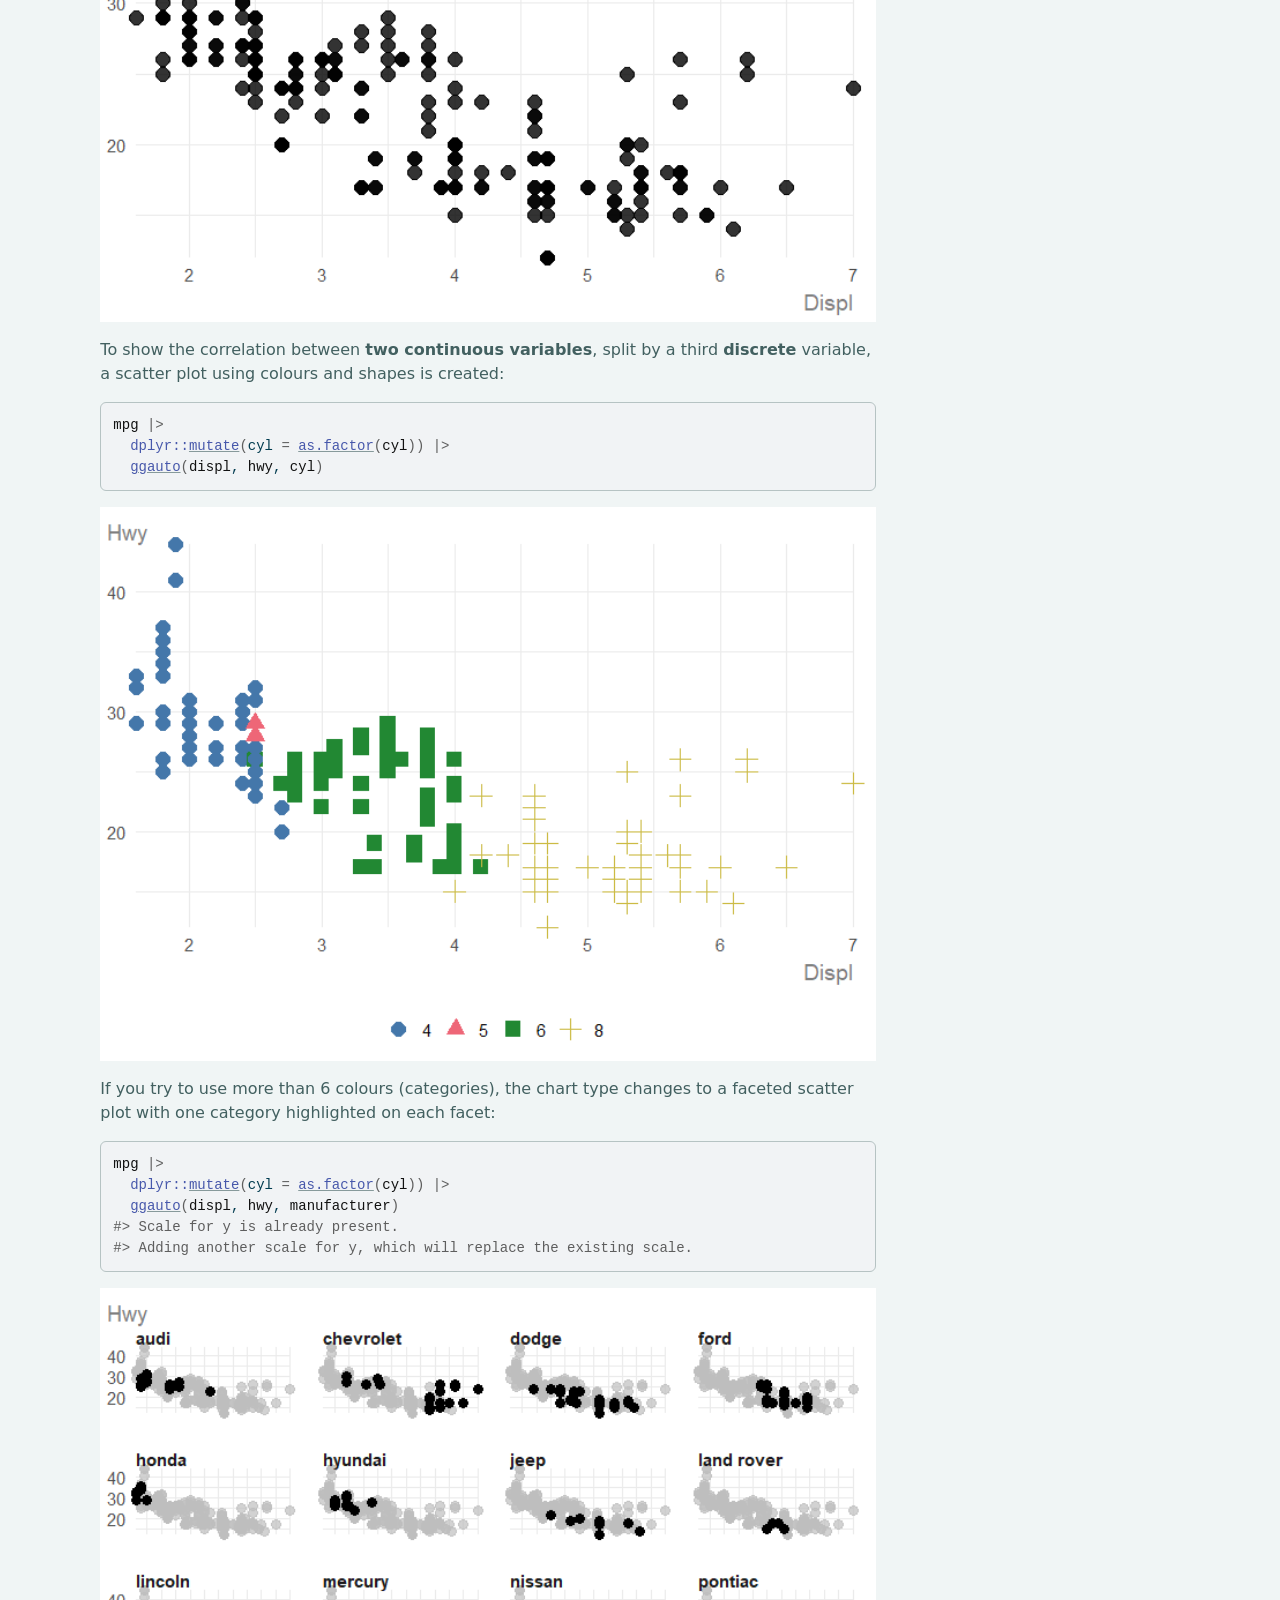
==== commit f9aeb92d: "Deploying to gh-pages from @ nrennie/ggauto@0cc5af49e25e9c3690e90647f5d2e23547f88be8 🚀" ====
--- a/index.html
+++ b/index.html
@@ -14,7 +14,7 @@
 <script src="deps/headroom-0.11.0/headroom.min.js"></script><script src="deps/headroom-0.11.0/jQuery.headroom.min.js"></script><script src="deps/bootstrap-toc-1.0.1/bootstrap-toc.min.js"></script><script src="deps/clipboard.js-2.0.11/clipboard.min.js"></script><script src="deps/search-1.0.0/autocomplete.jquery.min.js"></script><script src="deps/search-1.0.0/fuse.min.js"></script><script src="deps/search-1.0.0/mark.min.js"></script><!-- pkgdown --><script src="pkgdown.js"></script><meta property="og:title" content="Automatically Create and Style ggplot2 Charts">
 <meta name="description" content="Automatically choose an appropriate chart type based on the types and values in the data. Apply more accessible default styling and colours to ggplot2 charts.">
 <meta property="og:description" content="Automatically choose an appropriate chart type based on the types and values in the data. Apply more accessible default styling and colours to ggplot2 charts.">
-<meta property="og:image" content="http://nrennie.rbind.io/ggauto/logo.png">
+<meta property="og:image" content="https://nrennie.rbind.io/ggauto/logo.png">
 </head>
 <body>
     <a href="#main" class="visually-hidden-focusable">Skip to contents</a>
@@ -24,7 +24,7 @@
 
     <a class="navbar-brand me-2" href="index.html">ggauto</a>
 
-    <small class="nav-text text-muted me-auto" data-bs-toggle="tooltip" data-bs-placement="bottom" title="">0.0.1.9000</small>
+    <small class="nav-text text-muted me-auto" data-bs-toggle="tooltip" data-bs-placement="bottom" title="">0.0.1.9001</small>
 
 
     <button class="navbar-toggler" type="button" data-bs-toggle="collapse" data-bs-target="#navbar" aria-controls="navbar" aria-expanded="false" aria-label="Toggle navigation">
@@ -89,7 +89,7 @@
 <span><span class="fu">pak</span><span class="fu">::</span><span class="fu"><a href="https://pak.r-lib.org/reference/pak.html" class="external-link">pak</a></span><span class="op">(</span><span class="st">"nrennie/ggauto"</span><span class="op">)</span></span></code></pre></div>
 <p>Load the package:</p>
 <div class="sourceCode" id="cb3"><pre class="downlit sourceCode r">
-<code class="sourceCode R"><span><span class="kw"><a href="https://rdrr.io/r/base/library.html" class="external-link">library</a></span><span class="op">(</span><span class="va"><a href="https://nrennie.rbind.io/ggauto/" class="external-link">ggauto</a></span><span class="op">)</span></span></code></pre></div>
+<code class="sourceCode R"><span><span class="kw"><a href="https://rdrr.io/r/base/library.html" class="external-link">library</a></span><span class="op">(</span><span class="va"><a href="https://nrennie.rbind.io/ggauto/">ggauto</a></span><span class="op">)</span></span></code></pre></div>
 </div>
 <div class="section level2">
 <h2 id="mapping-data-types-to-chart-types">Mapping data types to chart types<a class="anchor" aria-label="anchor" href="#mapping-data-types-to-chart-types"></a>
@@ -314,8 +314,12 @@
 <span>  <span class="fu">dplyr</span><span class="fu">::</span><span class="fu"><a href="https://dplyr.tidyverse.org/reference/summarise.html" class="external-link">summarise</a></span><span class="op">(</span>mean_hwy <span class="op">=</span> <span class="fu"><a href="https://rdrr.io/r/base/mean.html" class="external-link">mean</a></span><span class="op">(</span><span class="va">hwy</span><span class="op">)</span><span class="op">)</span> <span class="op">|&gt;</span></span>
 <span>  <span class="fu">dplyr</span><span class="fu">::</span><span class="fu"><a href="https://dplyr.tidyverse.org/reference/group_by.html" class="external-link">ungroup</a></span><span class="op">(</span><span class="op">)</span> <span class="op">|&gt;</span></span>
 <span>  <span class="fu"><a href="reference/ggauto.html">ggauto</a></span><span class="op">(</span><span class="va">cyl</span>, <span class="va">drv</span>, <span class="va">mean_hwy</span><span class="op">)</span></span>
-<span><span class="co">#&gt; `summarise()` has grouped output by 'cyl'. You can override using the `.groups`</span></span>
-<span><span class="co">#&gt; argument.</span></span></code></pre></div>
+<span><span class="co">#&gt; `summarise()` has regrouped the output.</span></span>
+<span><span class="co">#&gt; ℹ Summaries were computed grouped by cyl and drv.</span></span>
+<span><span class="co">#&gt; ℹ Output is grouped by cyl.</span></span>
+<span><span class="co">#&gt; ℹ Use `summarise(.groups = "drop_last")` to silence this message.</span></span>
+<span><span class="co">#&gt; ℹ Use `summarise(.by = c(cyl, drv))` for per-operation grouping</span></span>
+<span><span class="co">#&gt;   (`?dplyr::dplyr_by`) instead.</span></span></code></pre></div>
 <p><img src="reference/figures/README-unnamed-chunk-17-1.png" alt="" width="100%"></p>
 <p>If there are multiple continuous values per combination of categories, and error is returned, asking you to first summarise the data:</p>
 <div class="sourceCode" id="cb19"><pre class="downlit sourceCode r">
@@ -343,7 +347,9 @@
 <div class="sourceCode" id="cb22"><pre class="downlit sourceCode r">
 <code class="sourceCode R"><span><span class="va">mpg</span> <span class="op">|&gt;</span></span>
 <span>  <span class="fu">dplyr</span><span class="fu">::</span><span class="fu"><a href="https://dplyr.tidyverse.org/reference/mutate.html" class="external-link">mutate</a></span><span class="op">(</span>cyl <span class="op">=</span> <span class="fu"><a href="https://rdrr.io/r/base/factor.html" class="external-link">as.factor</a></span><span class="op">(</span><span class="va">cyl</span><span class="op">)</span><span class="op">)</span> <span class="op">|&gt;</span></span>
-<span>  <span class="fu"><a href="reference/ggauto.html">ggauto</a></span><span class="op">(</span><span class="va">displ</span>, <span class="va">hwy</span>, <span class="va">manufacturer</span><span class="op">)</span></span></code></pre></div>
+<span>  <span class="fu"><a href="reference/ggauto.html">ggauto</a></span><span class="op">(</span><span class="va">displ</span>, <span class="va">hwy</span>, <span class="va">manufacturer</span><span class="op">)</span></span>
+<span><span class="co">#&gt; Scale for y is already present.</span></span>
+<span><span class="co">#&gt; Adding another scale for y, which will replace the existing scale.</span></span></code></pre></div>
 <p><img src="reference/figures/README-unnamed-chunk-21-1.png" alt="" width="100%"></p>
 </div>
 </div>
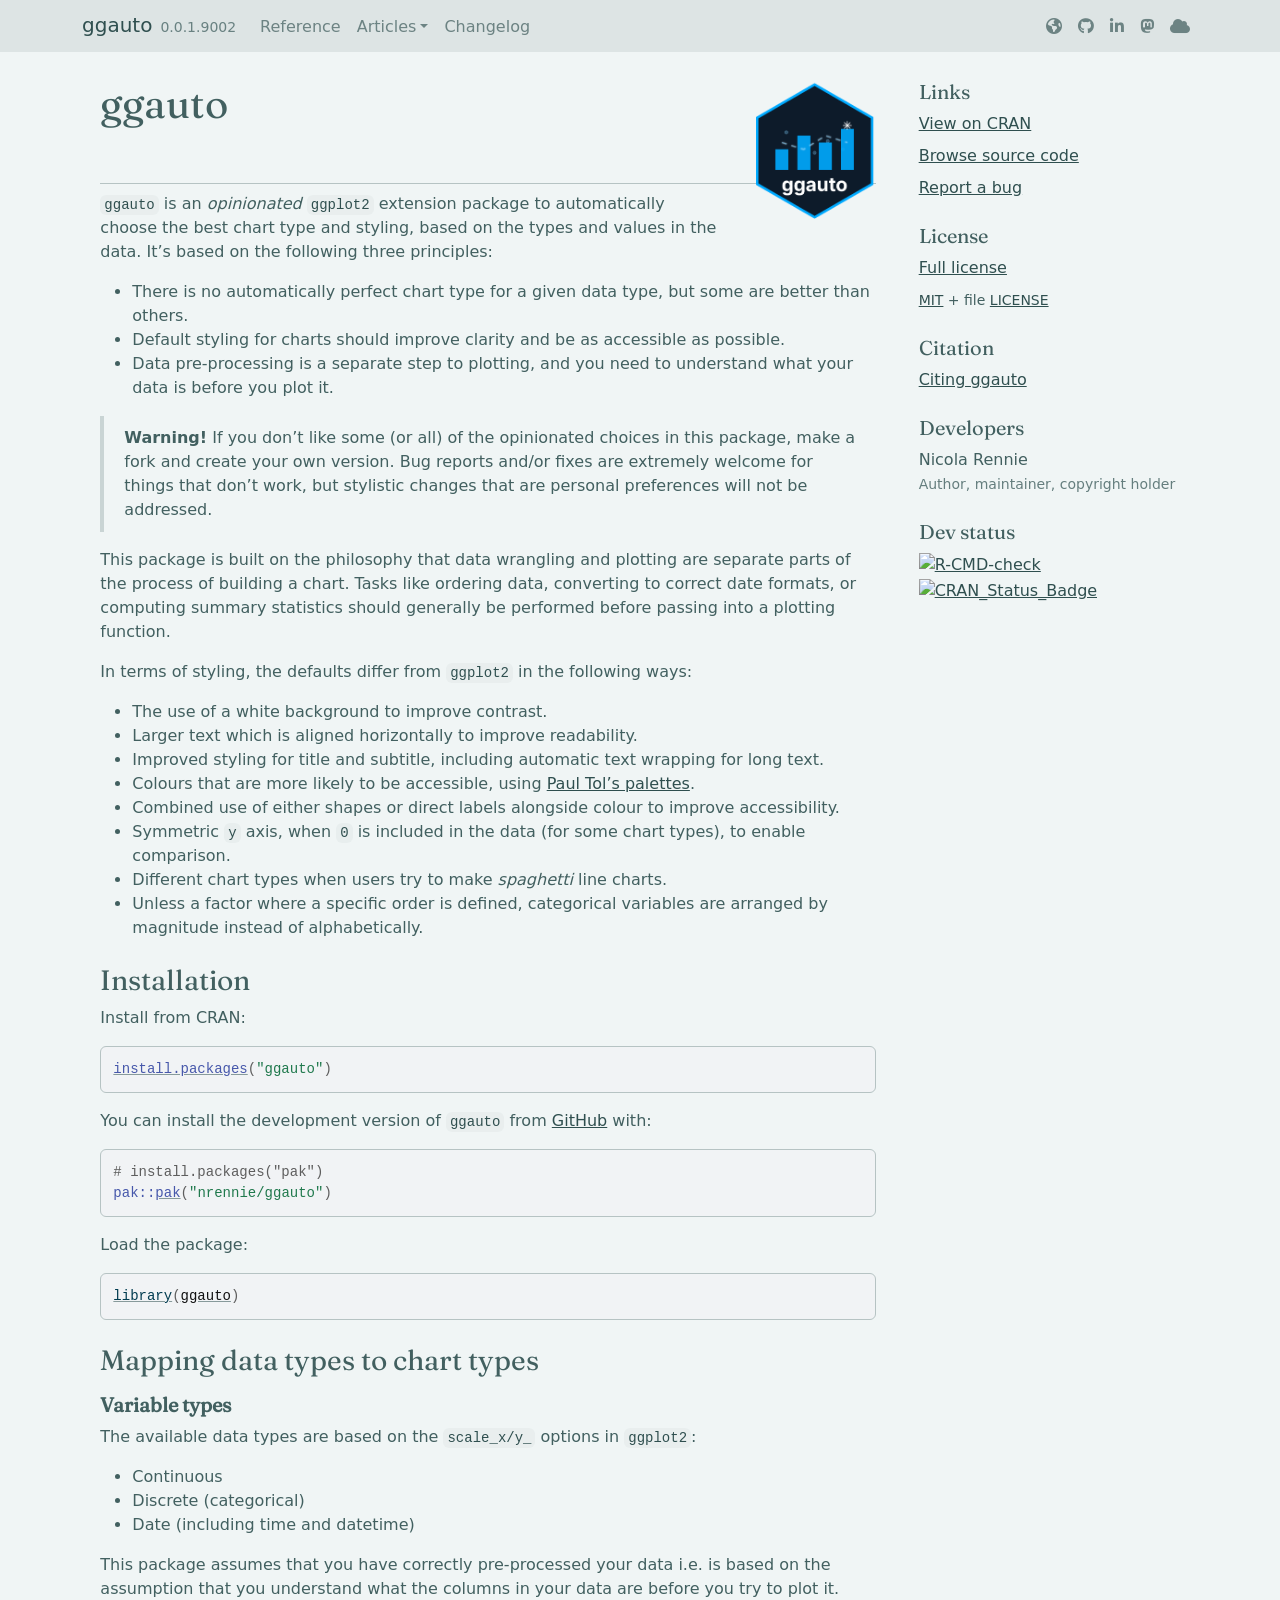
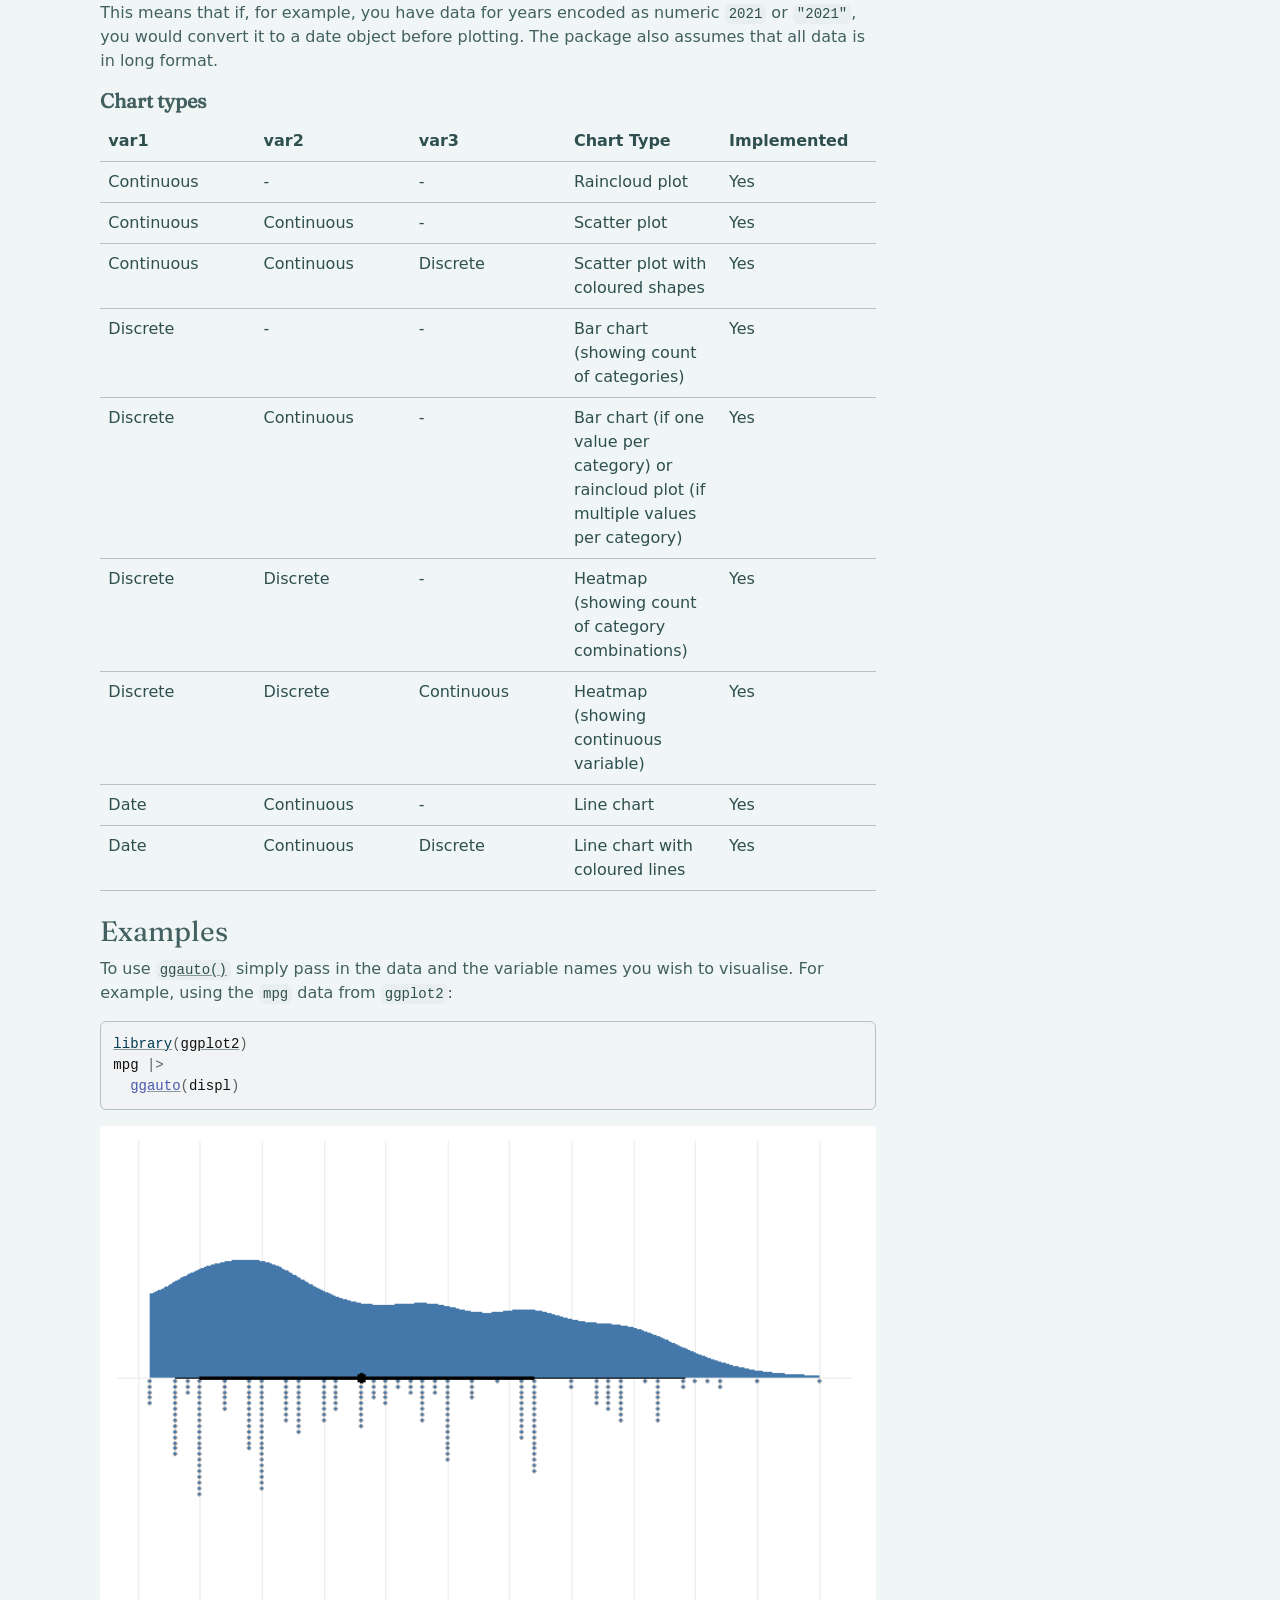
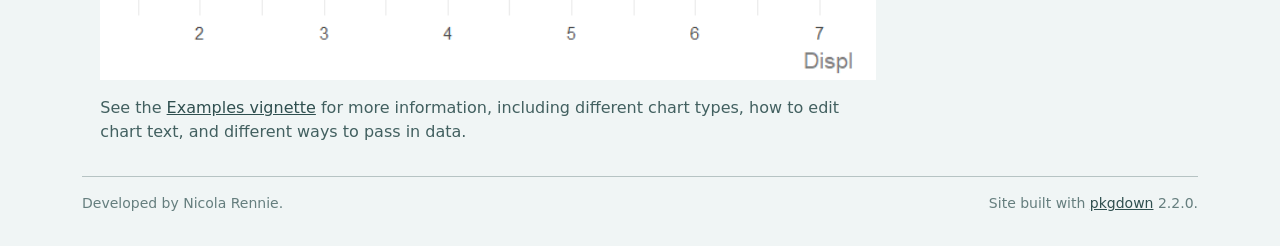
==== commit aee9feb4: "Deploying to gh-pages from @ nrennie/ggauto@95815578a89f1ba83f58aa0859aca8dfba89f6b1 🚀" ====
--- a/index.html
+++ b/index.html
@@ -7,8 +7,8 @@
 <meta name="viewport" content="width=device-width, initial-scale=1, shrink-to-fit=no">
 <title>Automatically Create and Style ggplot2 Charts • ggauto</title>
 <script src="deps/jquery-3.6.0/jquery-3.6.0.min.js"></script><meta name="viewport" content="width=device-width, initial-scale=1, shrink-to-fit=no">
-<link href="deps/bootstrap-5.3.1/bootstrap.min.css" rel="stylesheet">
-<script src="deps/bootstrap-5.3.1/bootstrap.bundle.min.js"></script><link href="deps/Fraunces-0.4.10/font.css" rel="stylesheet">
+<link href="deps/bootstrap-5.3.8/bootstrap.min.css" rel="stylesheet">
+<script src="deps/bootstrap-5.3.8/bootstrap.bundle.min.js"></script><link href="deps/Fraunces-0.4.10/font.css" rel="stylesheet">
 <link href="deps/font-awesome-6.5.2/css/all.min.css" rel="stylesheet">
 <link href="deps/font-awesome-6.5.2/css/v4-shims.min.css" rel="stylesheet">
 <script src="deps/headroom-0.11.0/headroom.min.js"></script><script src="deps/headroom-0.11.0/jQuery.headroom.min.js"></script><script src="deps/bootstrap-toc-1.0.1/bootstrap-toc.min.js"></script><script src="deps/clipboard.js-2.0.11/clipboard.min.js"></script><script src="deps/search-1.0.0/autocomplete.jquery.min.js"></script><script src="deps/search-1.0.0/fuse.min.js"></script><script src="deps/search-1.0.0/mark.min.js"></script><!-- pkgdown --><script src="pkgdown.js"></script><meta property="og:title" content="Automatically Create and Style ggplot2 Charts">
@@ -24,7 +24,7 @@
 
     <a class="navbar-brand me-2" href="index.html">ggauto</a>
 
-    <small class="nav-text text-muted me-auto" data-bs-toggle="tooltip" data-bs-placement="bottom" title="">0.0.1.9001</small>
+    <small class="nav-text text-muted me-auto" data-bs-toggle="tooltip" data-bs-placement="bottom" title="">0.0.1.9002</small>
 
 
     <button class="navbar-toggler" type="button" data-bs-toggle="collapse" data-bs-target="#navbar" aria-controls="navbar" aria-expanded="false" aria-label="Toggle navigation">
@@ -34,6 +34,12 @@
     <div id="navbar" class="collapse navbar-collapse ms-3">
       <ul class="navbar-nav me-auto">
 <li class="nav-item"><a class="nav-link" href="reference/index.html">Reference</a></li>
+<li class="nav-item dropdown">
+  <button class="nav-link dropdown-toggle" type="button" id="dropdown-articles" data-bs-toggle="dropdown" aria-expanded="false" aria-haspopup="true">Articles</button>
+  <ul class="dropdown-menu" aria-labelledby="dropdown-articles">
+<li><a class="dropdown-item" href="articles/Examples.html">Examples</a></li>
+  </ul>
+</li>
 <li class="nav-item"><a class="nav-link" href="news/index.html">Changelog</a></li>
       </ul>
 <ul class="navbar-nav">
@@ -62,8 +68,7 @@
 <li>Data pre-processing is a separate step to plotting, and you need to understand what your data is before you plot it.</li>
 </ul>
 <blockquote>
-<p>[!WARNING]<br>
-If you don’t like some (or all) of the opinionated choices in this package, make a fork and create your own version. Bug reports and/or fixes are extremely welcome for things that don’t work, but stylistic changes that are personal preferences will not be addressed.</p>
+<p><strong>Warning!</strong> If you don’t like some (or all) of the opinionated choices in this package, make a fork and create your own version. Bug reports and/or fixes are extremely welcome for things that don’t work, but stylistic changes that are personal preferences will not be addressed.</p>
 </blockquote>
 <p>This package is built on the philosophy that data wrangling and plotting are separate parts of the process of building a chart. Tasks like ordering data, converting to correct date formats, or computing summary statistics should generally be performed before passing into a plotting function.</p>
 <p>In terms of styling, the defaults differ from <code>ggplot2</code> in the following ways:</p>
@@ -116,7 +121,7 @@
 <col width="20%">
 <col width="20%">
 </colgroup>
-<thead><tr class="header">
+<thead><tr>
 <th>var1</th>
 <th>var2</th>
 <th>var3</th>
@@ -124,63 +129,63 @@
 <th>Implemented</th>
 </tr></thead>
 <tbody>
-<tr class="odd">
+<tr>
 <td>Continuous</td>
 <td>-</td>
 <td>-</td>
 <td>Raincloud plot</td>
 <td>Yes</td>
 </tr>
-<tr class="even">
+<tr>
 <td>Continuous</td>
 <td>Continuous</td>
 <td>-</td>
 <td>Scatter plot</td>
 <td>Yes</td>
 </tr>
-<tr class="odd">
+<tr>
 <td>Continuous</td>
 <td>Continuous</td>
 <td>Discrete</td>
 <td>Scatter plot with coloured shapes</td>
 <td>Yes</td>
 </tr>
-<tr class="even">
+<tr>
 <td>Discrete</td>
 <td>-</td>
 <td>-</td>
 <td>Bar chart (showing count of categories)</td>
 <td>Yes</td>
 </tr>
-<tr class="odd">
+<tr>
 <td>Discrete</td>
 <td>Continuous</td>
 <td>-</td>
 <td>Bar chart (if one value per category) or raincloud plot (if multiple values per category)</td>
 <td>Yes</td>
 </tr>
-<tr class="even">
+<tr>
 <td>Discrete</td>
 <td>Discrete</td>
 <td>-</td>
 <td>Heatmap (showing count of category combinations)</td>
 <td>Yes</td>
 </tr>
-<tr class="odd">
+<tr>
 <td>Discrete</td>
 <td>Discrete</td>
 <td>Continuous</td>
 <td>Heatmap (showing continuous variable)</td>
 <td>Yes</td>
 </tr>
-<tr class="even">
+<tr>
 <td>Date</td>
 <td>Continuous</td>
 <td>-</td>
 <td>Line chart</td>
 <td>Yes</td>
 </tr>
-<tr class="odd">
+<tr>
 <td>Date</td>
 <td>Continuous</td>
 <td>Discrete</td>
@@ -194,202 +199,13 @@
 <div class="section level2">
 <h2 id="examples">Examples<a class="anchor" aria-label="anchor" href="#examples"></a>
 </h2>
-<p>We’ll be using some of the built-in datasets from <code>ggplot2</code> in these examples, so we’ll load the package here:</p>
+<p>To use <code><a href="reference/ggauto.html">ggauto()</a></code> simply pass in the data and the variable names you wish to visualise. For example, using the <code>mpg</code> data from <code>ggplot2</code>:</p>
 <div class="sourceCode" id="cb4"><pre class="downlit sourceCode r">
-<code class="sourceCode R"><span><span class="kw"><a href="https://rdrr.io/r/base/library.html" class="external-link">library</a></span><span class="op">(</span><span class="va"><a href="https://ggplot2.tidyverse.org" class="external-link">ggplot2</a></span><span class="op">)</span></span></code></pre></div>
-<div class="section level3">
-<h3 id="visualising-distributions">Visualising distributions<a class="anchor" aria-label="anchor" href="#visualising-distributions"></a>
-</h3>
-<p>If you have only <strong>continuous variable</strong> and you want to visualise the distribution, for example:</p>
-<div class="sourceCode" id="cb5"><pre class="downlit sourceCode r">
-<code class="sourceCode R"><span><span class="va">penguins</span> <span class="op">|&gt;</span></span>
-<span>  <span class="fu"><a href="reference/ggauto.html">ggauto</a></span><span class="op">(</span><span class="va">bill_dep</span><span class="op">)</span></span>
-<span><span class="co">#&gt; Warning: Removed 2 rows containing missing values or values outside the scale range</span></span>
-<span><span class="co">#&gt; (`stat_slabinterval()`).</span></span>
-<span><span class="co">#&gt; Removed 2 rows containing missing values or values outside the scale range</span></span>
-<span><span class="co">#&gt; (`stat_slabinterval()`).</span></span></code></pre></div>
-<p><img src="reference/figures/README-unnamed-chunk-4-1.png" alt="" width="100%"></p>
-<p>You can pass the data directly instead of using the pipe:</p>
-<div class="sourceCode" id="cb6"><pre class="downlit sourceCode r">
-<code class="sourceCode R"><span><span class="fu"><a href="reference/ggauto.html">ggauto</a></span><span class="op">(</span><span class="va">penguins</span>, <span class="va">bill_dep</span><span class="op">)</span></span>
-<span><span class="co">#&gt; Warning: Removed 2 rows containing missing values or values outside the scale range</span></span>
-<span><span class="co">#&gt; (`stat_slabinterval()`).</span></span>
-<span><span class="co">#&gt; Removed 2 rows containing missing values or values outside the scale range</span></span>
-<span><span class="co">#&gt; (`stat_slabinterval()`).</span></span></code></pre></div>
-<p><img src="reference/figures/README-unnamed-chunk-5-1.png" alt="" width="100%"></p>
-<p>Or pass it in as a vector:</p>
-<div class="sourceCode" id="cb7"><pre class="downlit sourceCode r">
-<code class="sourceCode R"><span><span class="fu"><a href="reference/ggauto.html">ggauto</a></span><span class="op">(</span><span class="va">penguins</span><span class="op">$</span><span class="va">bill_dep</span><span class="op">)</span></span>
-<span><span class="co">#&gt; Warning: Removed 2 rows containing missing values or values outside the scale range</span></span>
-<span><span class="co">#&gt; (`stat_slabinterval()`).</span></span>
-<span><span class="co">#&gt; Removed 2 rows containing missing values or values outside the scale range</span></span>
-<span><span class="co">#&gt; (`stat_slabinterval()`).</span></span></code></pre></div>
-<p><img src="reference/figures/README-unnamed-chunk-6-1.png" alt="" width="100%"></p>
-<p>If you have multiple categories, and you want to visualise the distribution for each of them, i.e., you have <strong>one discrete variable, and one continuous variable</strong>, then multiple raincloud plots are produced.</p>
-<div class="sourceCode" id="cb8"><pre class="downlit sourceCode r">
-<code class="sourceCode R"><span><span class="va">penguins</span> <span class="op">|&gt;</span></span>
-<span>  <span class="fu">dplyr</span><span class="fu">::</span><span class="fu"><a href="https://dplyr.tidyverse.org/reference/filter.html" class="external-link">filter</a></span><span class="op">(</span><span class="va">species</span> <span class="op">==</span> <span class="st">"Adelie"</span><span class="op">)</span> <span class="op">|&gt;</span></span>
-<span>  <span class="fu"><a href="reference/ggauto.html">ggauto</a></span><span class="op">(</span><span class="va">island</span>, <span class="va">flipper_len</span><span class="op">)</span></span>
-<span><span class="co">#&gt; Warning: Removed 1 row containing missing values or values outside the scale range</span></span>
-<span><span class="co">#&gt; (`stat_slabinterval()`).</span></span>
-<span><span class="co">#&gt; Removed 1 row containing missing values or values outside the scale range</span></span>
-<span><span class="co">#&gt; (`stat_slabinterval()`).</span></span></code></pre></div>
-<p><img src="reference/figures/README-unnamed-chunk-7-1.png" alt="" width="100%"></p>
-</div>
-<div class="section level3">
-<h3 id="visualising-data-over-time">Visualising data over time<a class="anchor" aria-label="anchor" href="#visualising-data-over-time"></a>
-</h3>
-<p>If you have a single variable to show over time, i.e., <strong>one date variable, and one continuous variable</strong>:</p>
-<div class="sourceCode" id="cb9"><pre class="downlit sourceCode r">
-<code class="sourceCode R"><span><span class="va">economics_long</span> <span class="op">|&gt;</span></span>
-<span>  <span class="fu">dplyr</span><span class="fu">::</span><span class="fu"><a href="https://dplyr.tidyverse.org/reference/filter.html" class="external-link">filter</a></span><span class="op">(</span><span class="va">variable</span> <span class="op">==</span> <span class="st">"unemploy"</span><span class="op">)</span> <span class="op">|&gt;</span></span>
-<span>  <span class="fu"><a href="reference/ggauto.html">ggauto</a></span><span class="op">(</span><span class="va">date</span>, <span class="va">value</span><span class="op">)</span></span></code></pre></div>
-<p><img src="reference/figures/README-unnamed-chunk-8-1.png" alt="" width="100%"></p>
-<p>a line chart is produced.</p>
-<p>If you need to show how multiple variables change over time, i.e., <strong>one date variable, continuous variable, and one discrete variable</strong>, the type of chart will depend on how many categories (unique values in the discrete variable) you have.</p>
-<p>If you have 6 or fewer categories, a multi-line chart is created, with colours and symbols identifying the categories. Category labels are added at the end of each line automatically.</p>
-<div class="sourceCode" id="cb10"><pre class="downlit sourceCode r">
-<code class="sourceCode R"><span><span class="va">txhousing</span> <span class="op">|&gt;</span></span>
-<span>  <span class="fu">dplyr</span><span class="fu">::</span><span class="fu"><a href="https://dplyr.tidyverse.org/reference/filter.html" class="external-link">filter</a></span><span class="op">(</span><span class="va">city</span> <span class="op"><a href="https://rdrr.io/r/base/match.html" class="external-link">%in%</a></span> <span class="fu"><a href="https://rdrr.io/r/base/c.html" class="external-link">c</a></span><span class="op">(</span><span class="st">"Houston"</span>, <span class="st">"Fort Worth"</span>, <span class="st">"San Antonio"</span>, <span class="st">"Austin"</span><span class="op">)</span><span class="op">)</span> <span class="op">|&gt;</span></span>
-<span>  <span class="fu">dplyr</span><span class="fu">::</span><span class="fu"><a href="https://dplyr.tidyverse.org/reference/mutate.html" class="external-link">mutate</a></span><span class="op">(</span>date <span class="op">=</span> <span class="fu">lubridate</span><span class="fu">::</span><span class="fu"><a href="https://lubridate.tidyverse.org/reference/ymd.html" class="external-link">ymd</a></span><span class="op">(</span><span class="fu"><a href="https://rdrr.io/r/base/paste.html" class="external-link">paste0</a></span><span class="op">(</span><span class="va">year</span>, <span class="st">"/"</span>, <span class="va">month</span>, <span class="st">"/01"</span><span class="op">)</span><span class="op">)</span><span class="op">)</span> <span class="op">|&gt;</span></span>
-<span>  <span class="fu"><a href="reference/ggauto.html">ggauto</a></span><span class="op">(</span><span class="va">date</span>, <span class="va">sales</span>, <span class="va">city</span><span class="op">)</span></span></code></pre></div>
-<p><img src="reference/figures/README-unnamed-chunk-9-1.png" alt="" width="100%"></p>
-<p>If you have more than 6 categories, the plot type changes to a faceted line chart, with one category highlighted on each facet:</p>
-<div class="sourceCode" id="cb11"><pre class="downlit sourceCode r">
-<code class="sourceCode R"><span><span class="va">txhousing</span> <span class="op">|&gt;</span></span>
-<span>  <span class="fu">dplyr</span><span class="fu">::</span><span class="fu"><a href="https://dplyr.tidyverse.org/reference/filter.html" class="external-link">filter</a></span><span class="op">(</span><span class="va">city</span> <span class="op"><a href="https://rdrr.io/r/base/match.html" class="external-link">%in%</a></span> <span class="fu"><a href="https://rdrr.io/r/base/c.html" class="external-link">c</a></span><span class="op">(</span></span>
-<span>    <span class="st">"Houston"</span>, <span class="st">"Fort Worth"</span>, <span class="st">"San Antonio"</span>, <span class="st">"Austin"</span>,</span>
-<span>    <span class="st">"Bay Area"</span>, <span class="st">"Dallas"</span>, <span class="st">"Paris"</span>, <span class="st">"San Angelo"</span></span>
-<span>  <span class="op">)</span><span class="op">)</span> <span class="op">|&gt;</span></span>
-<span>  <span class="fu">dplyr</span><span class="fu">::</span><span class="fu"><a href="https://dplyr.tidyverse.org/reference/mutate.html" class="external-link">mutate</a></span><span class="op">(</span>date <span class="op">=</span> <span class="fu">lubridate</span><span class="fu">::</span><span class="fu"><a href="https://lubridate.tidyverse.org/reference/ymd.html" class="external-link">ymd</a></span><span class="op">(</span><span class="fu"><a href="https://rdrr.io/r/base/paste.html" class="external-link">paste0</a></span><span class="op">(</span><span class="va">year</span>, <span class="st">"/"</span>, <span class="va">month</span>, <span class="st">"/01"</span><span class="op">)</span><span class="op">)</span><span class="op">)</span> <span class="op">|&gt;</span></span>
-<span>  <span class="fu"><a href="reference/ggauto.html">ggauto</a></span><span class="op">(</span><span class="va">date</span>, <span class="va">sales</span>, <span class="va">city</span><span class="op">)</span></span></code></pre></div>
-<p><img src="reference/figures/README-unnamed-chunk-10-1.png" alt="" width="100%"></p>
-</div>
-<div class="section level3">
-<h3 id="visualising-magnitudes-and-ranks">Visualising magnitudes and ranks<a class="anchor" aria-label="anchor" href="#visualising-magnitudes-and-ranks"></a>
-</h3>
-<p>If you have a single discrete variable, a bar chart showing the counts of each category is created:</p>
-<div class="sourceCode" id="cb12"><pre class="downlit sourceCode r">
-<code class="sourceCode R"><span><span class="va">diamonds</span> <span class="op">|&gt;</span></span>
-<span>  <span class="fu"><a href="reference/ggauto.html">ggauto</a></span><span class="op">(</span><span class="va">cut</span><span class="op">)</span></span></code></pre></div>
-<p><img src="reference/figures/README-unnamed-chunk-11-1.png" alt="" width="100%"></p>
-<p>If you have pre-computed the counts or some other summary statistics, i.e., if you have <strong>one discrete variable, and one continuous variable</strong> with only a single value for each discrete variable, a bar chart of the values is created:</p>
-<div class="sourceCode" id="cb13"><pre class="downlit sourceCode r">
-<code class="sourceCode R"><span><span class="va">diamonds</span> <span class="op">|&gt;</span></span>
-<span>  <span class="fu">dplyr</span><span class="fu">::</span><span class="fu"><a href="https://dplyr.tidyverse.org/reference/group_by.html" class="external-link">group_by</a></span><span class="op">(</span><span class="va">cut</span><span class="op">)</span> <span class="op">|&gt;</span></span>
-<span>  <span class="fu">dplyr</span><span class="fu">::</span><span class="fu"><a href="https://dplyr.tidyverse.org/reference/summarise.html" class="external-link">summarise</a></span><span class="op">(</span>med_price <span class="op">=</span> <span class="fu"><a href="https://rdrr.io/r/stats/median.html" class="external-link">median</a></span><span class="op">(</span><span class="va">price</span><span class="op">)</span><span class="op">)</span> <span class="op">|&gt;</span></span>
-<span>  <span class="fu"><a href="reference/ggauto.html">ggauto</a></span><span class="op">(</span><span class="va">cut</span>, <span class="va">med_price</span><span class="op">)</span></span></code></pre></div>
-<p><img src="reference/figures/README-unnamed-chunk-12-1.png" alt="" width="100%"></p>
-<p>As you can see, when the discrete variable is a factor (i.e. <code>cut</code>), the desired order is respected. If the discrete variable is not a factor, the bars are ordered from highest to lowest instead of the default alphabetical ordering:</p>
-<div class="sourceCode" id="cb14"><pre class="downlit sourceCode r">
-<code class="sourceCode R"><span><span class="va">diamonds</span> <span class="op">|&gt;</span></span>
-<span>  <span class="fu">dplyr</span><span class="fu">::</span><span class="fu"><a href="https://dplyr.tidyverse.org/reference/group_by.html" class="external-link">group_by</a></span><span class="op">(</span><span class="va">cut</span><span class="op">)</span> <span class="op">|&gt;</span></span>
-<span>  <span class="fu">dplyr</span><span class="fu">::</span><span class="fu"><a href="https://dplyr.tidyverse.org/reference/summarise.html" class="external-link">summarise</a></span><span class="op">(</span>med_price <span class="op">=</span> <span class="fu"><a href="https://rdrr.io/r/stats/median.html" class="external-link">median</a></span><span class="op">(</span><span class="va">price</span><span class="op">)</span><span class="op">)</span> <span class="op">|&gt;</span></span>
-<span>  <span class="fu">dplyr</span><span class="fu">::</span><span class="fu"><a href="https://dplyr.tidyverse.org/reference/mutate.html" class="external-link">mutate</a></span><span class="op">(</span>cut <span class="op">=</span> <span class="fu"><a href="https://rdrr.io/r/base/character.html" class="external-link">as.character</a></span><span class="op">(</span><span class="va">cut</span><span class="op">)</span><span class="op">)</span> <span class="op">|&gt;</span></span>
-<span>  <span class="fu"><a href="reference/ggauto.html">ggauto</a></span><span class="op">(</span><span class="va">cut</span>, <span class="va">med_price</span><span class="op">)</span></span></code></pre></div>
-<p><img src="reference/figures/README-unnamed-chunk-13-1.png" alt="" width="100%"></p>
-<p>If you have <strong>two discrete variables</strong>, then a heatmap is created showing the count of each combination of categories. Labels are added showing the count.</p>
-<div class="sourceCode" id="cb15"><pre class="downlit sourceCode r">
-<code class="sourceCode R"><span><span class="va">mpg</span> <span class="op">|&gt;</span></span>
-<span>  <span class="fu">dplyr</span><span class="fu">::</span><span class="fu"><a href="https://dplyr.tidyverse.org/reference/mutate.html" class="external-link">mutate</a></span><span class="op">(</span>cyl <span class="op">=</span> <span class="fu"><a href="https://rdrr.io/r/base/character.html" class="external-link">as.character</a></span><span class="op">(</span><span class="va">cyl</span><span class="op">)</span><span class="op">)</span> <span class="op">|&gt;</span></span>
-<span>  <span class="fu"><a href="reference/ggauto.html">ggauto</a></span><span class="op">(</span><span class="va">cyl</span>, <span class="va">drv</span><span class="op">)</span></span></code></pre></div>
-<p><img src="reference/figures/README-unnamed-chunk-14-1.png" alt="" width="100%"></p>
-<p>If there are more than 6 categories on either axis, labels are replaced with a legend:</p>
-<div class="sourceCode" id="cb16"><pre class="downlit sourceCode r">
-<code class="sourceCode R"><span><span class="va">mpg</span> <span class="op">|&gt;</span></span>
-<span>  <span class="fu">dplyr</span><span class="fu">::</span><span class="fu"><a href="https://dplyr.tidyverse.org/reference/mutate.html" class="external-link">mutate</a></span><span class="op">(</span>cyl <span class="op">=</span> <span class="fu"><a href="https://rdrr.io/r/base/character.html" class="external-link">as.character</a></span><span class="op">(</span><span class="va">cyl</span><span class="op">)</span><span class="op">)</span> <span class="op">|&gt;</span></span>
-<span>  <span class="fu"><a href="reference/ggauto.html">ggauto</a></span><span class="op">(</span><span class="va">trans</span>, <span class="va">cyl</span><span class="op">)</span></span></code></pre></div>
-<p><img src="reference/figures/README-unnamed-chunk-15-1.png" alt="" width="100%"></p>
-<p>Again, if one or both of the discrete variables is a factor, then the order is respected:</p>
-<div class="sourceCode" id="cb17"><pre class="downlit sourceCode r">
-<code class="sourceCode R"><span><span class="va">mpg</span> <span class="op">|&gt;</span></span>
-<span>  <span class="fu">dplyr</span><span class="fu">::</span><span class="fu"><a href="https://dplyr.tidyverse.org/reference/mutate.html" class="external-link">mutate</a></span><span class="op">(</span>cyl <span class="op">=</span> <span class="fu"><a href="https://rdrr.io/r/base/factor.html" class="external-link">as.factor</a></span><span class="op">(</span><span class="va">cyl</span><span class="op">)</span><span class="op">)</span> <span class="op">|&gt;</span></span>
-<span>  <span class="fu"><a href="reference/ggauto.html">ggauto</a></span><span class="op">(</span><span class="va">trans</span>, <span class="va">cyl</span><span class="op">)</span></span></code></pre></div>
-<p><img src="reference/figures/README-unnamed-chunk-16-1.png" alt="" width="100%"></p>
-<p>If you have <strong>two discrete variables</strong> and a third <strong>continuous variable</strong> showing some summary statistic for each category combination, a heatmap showing that value is created. Labels are rounded to 2 decimal places.</p>
-<div class="sourceCode" id="cb18"><pre class="downlit sourceCode r">
-<code class="sourceCode R"><span><span class="va">mpg</span> <span class="op">|&gt;</span></span>
-<span>  <span class="fu">dplyr</span><span class="fu">::</span><span class="fu"><a href="https://dplyr.tidyverse.org/reference/mutate.html" class="external-link">mutate</a></span><span class="op">(</span>cyl <span class="op">=</span> <span class="fu"><a href="https://rdrr.io/r/base/character.html" class="external-link">as.character</a></span><span class="op">(</span><span class="va">cyl</span><span class="op">)</span><span class="op">)</span> <span class="op">|&gt;</span></span>
-<span>  <span class="fu">dplyr</span><span class="fu">::</span><span class="fu"><a href="https://dplyr.tidyverse.org/reference/group_by.html" class="external-link">group_by</a></span><span class="op">(</span><span class="va">cyl</span>, <span class="va">drv</span><span class="op">)</span> <span class="op">|&gt;</span></span>
-<span>  <span class="fu">dplyr</span><span class="fu">::</span><span class="fu"><a href="https://dplyr.tidyverse.org/reference/summarise.html" class="external-link">summarise</a></span><span class="op">(</span>mean_hwy <span class="op">=</span> <span class="fu"><a href="https://rdrr.io/r/base/mean.html" class="external-link">mean</a></span><span class="op">(</span><span class="va">hwy</span><span class="op">)</span><span class="op">)</span> <span class="op">|&gt;</span></span>
-<span>  <span class="fu">dplyr</span><span class="fu">::</span><span class="fu"><a href="https://dplyr.tidyverse.org/reference/group_by.html" class="external-link">ungroup</a></span><span class="op">(</span><span class="op">)</span> <span class="op">|&gt;</span></span>
-<span>  <span class="fu"><a href="reference/ggauto.html">ggauto</a></span><span class="op">(</span><span class="va">cyl</span>, <span class="va">drv</span>, <span class="va">mean_hwy</span><span class="op">)</span></span>
-<span><span class="co">#&gt; `summarise()` has regrouped the output.</span></span>
-<span><span class="co">#&gt; ℹ Summaries were computed grouped by cyl and drv.</span></span>
-<span><span class="co">#&gt; ℹ Output is grouped by cyl.</span></span>
-<span><span class="co">#&gt; ℹ Use `summarise(.groups = "drop_last")` to silence this message.</span></span>
-<span><span class="co">#&gt; ℹ Use `summarise(.by = c(cyl, drv))` for per-operation grouping</span></span>
-<span><span class="co">#&gt;   (`?dplyr::dplyr_by`) instead.</span></span></code></pre></div>
-<p><img src="reference/figures/README-unnamed-chunk-17-1.png" alt="" width="100%"></p>
-<p>If there are multiple continuous values per combination of categories, and error is returned, asking you to first summarise the data:</p>
-<div class="sourceCode" id="cb19"><pre class="downlit sourceCode r">
-<code class="sourceCode R"><span><span class="va">mpg</span> <span class="op">|&gt;</span></span>
-<span>  <span class="fu">dplyr</span><span class="fu">::</span><span class="fu"><a href="https://dplyr.tidyverse.org/reference/mutate.html" class="external-link">mutate</a></span><span class="op">(</span>cyl <span class="op">=</span> <span class="fu"><a href="https://rdrr.io/r/base/character.html" class="external-link">as.character</a></span><span class="op">(</span><span class="va">cyl</span><span class="op">)</span><span class="op">)</span> <span class="op">|&gt;</span></span>
-<span>  <span class="fu"><a href="reference/ggauto.html">ggauto</a></span><span class="op">(</span><span class="va">cyl</span>, <span class="va">drv</span>, <span class="va">hwy</span><span class="op">)</span></span>
-<span><span class="co">#&gt; Error in `ggauto()`:</span></span>
-<span><span class="co">#&gt; ! Too many values per category. Summarise data first.</span></span></code></pre></div>
-</div>
-<div class="section level3">
-<h3 id="visualising-correlation">Visualising correlation<a class="anchor" aria-label="anchor" href="#visualising-correlation"></a>
-</h3>
-<p>To show the correlation between <strong>two continuous variables</strong>:</p>
-<div class="sourceCode" id="cb20"><pre class="downlit sourceCode r">
-<code class="sourceCode R"><span><span class="va">mpg</span> <span class="op">|&gt;</span></span>
-<span>  <span class="fu"><a href="reference/ggauto.html">ggauto</a></span><span class="op">(</span><span class="va">displ</span>, <span class="va">hwy</span><span class="op">)</span></span></code></pre></div>
-<p><img src="reference/figures/README-unnamed-chunk-19-1.png" alt="" width="100%"></p>
-<p>To show the correlation between <strong>two continuous variables</strong>, split by a third <strong>discrete</strong> variable, a scatter plot using colours and shapes is created:</p>
-<div class="sourceCode" id="cb21"><pre class="downlit sourceCode r">
-<code class="sourceCode R"><span><span class="va">mpg</span> <span class="op">|&gt;</span></span>
-<span>  <span class="fu">dplyr</span><span class="fu">::</span><span class="fu"><a href="https://dplyr.tidyverse.org/reference/mutate.html" class="external-link">mutate</a></span><span class="op">(</span>cyl <span class="op">=</span> <span class="fu"><a href="https://rdrr.io/r/base/factor.html" class="external-link">as.factor</a></span><span class="op">(</span><span class="va">cyl</span><span class="op">)</span><span class="op">)</span> <span class="op">|&gt;</span></span>
-<span>  <span class="fu"><a href="reference/ggauto.html">ggauto</a></span><span class="op">(</span><span class="va">displ</span>, <span class="va">hwy</span>, <span class="va">cyl</span><span class="op">)</span></span></code></pre></div>
-<p><img src="reference/figures/README-unnamed-chunk-20-1.png" alt="" width="100%"></p>
-<p>If you try to use more than 6 colours (categories), the chart type changes to a faceted scatter plot with one category highlighted on each facet:</p>
-<div class="sourceCode" id="cb22"><pre class="downlit sourceCode r">
-<code class="sourceCode R"><span><span class="va">mpg</span> <span class="op">|&gt;</span></span>
-<span>  <span class="fu">dplyr</span><span class="fu">::</span><span class="fu"><a href="https://dplyr.tidyverse.org/reference/mutate.html" class="external-link">mutate</a></span><span class="op">(</span>cyl <span class="op">=</span> <span class="fu"><a href="https://rdrr.io/r/base/factor.html" class="external-link">as.factor</a></span><span class="op">(</span><span class="va">cyl</span><span class="op">)</span><span class="op">)</span> <span class="op">|&gt;</span></span>
-<span>  <span class="fu"><a href="reference/ggauto.html">ggauto</a></span><span class="op">(</span><span class="va">displ</span>, <span class="va">hwy</span>, <span class="va">manufacturer</span><span class="op">)</span></span>
-<span><span class="co">#&gt; Scale for y is already present.</span></span>
-<span><span class="co">#&gt; Adding another scale for y, which will replace the existing scale.</span></span></code></pre></div>
-<p><img src="reference/figures/README-unnamed-chunk-21-1.png" alt="" width="100%"></p>
-</div>
-</div>
-<div class="section level2">
-<h2 id="editing-charts">Editing charts<a class="anchor" aria-label="anchor" href="#editing-charts"></a>
-</h2>
-<div class="section level3">
-<h3 id="scales">Scales<a class="anchor" aria-label="anchor" href="#scales"></a>
-</h3>
-<p>For scatterplots, raincloud plots, and line charts, one or both of the axes may be symmetric about 0 by default. This happens automatically when 0 exists in the range of values. Since the output of <code><a href="reference/ggauto.html">ggauto()</a></code> is simply a <code>ggplot2</code> chart, you can override this if you don’t want it:</p>
-<div class="sourceCode" id="cb23"><pre class="downlit sourceCode r">
-<code class="sourceCode R"><span><span class="fu"><a href="https://rdrr.io/r/base/Random.html" class="external-link">set.seed</a></span><span class="op">(</span><span class="fl">123</span><span class="op">)</span></span>
-<span><span class="va">plot_data</span> <span class="op">&lt;-</span> <span class="fu"><a href="https://rdrr.io/r/base/data.frame.html" class="external-link">data.frame</a></span><span class="op">(</span></span>
-<span>  v1 <span class="op">=</span> <span class="fu"><a href="https://rdrr.io/r/stats/Normal.html" class="external-link">rnorm</a></span><span class="op">(</span><span class="fl">50</span>, <span class="fl">1</span><span class="op">)</span></span>
-<span><span class="op">)</span></span></code></pre></div>
-<div class="sourceCode" id="cb24"><pre class="downlit sourceCode r">
-<code class="sourceCode R"><span><span class="fu"><a href="reference/ggauto.html">ggauto</a></span><span class="op">(</span><span class="va">plot_data</span>, <span class="va">v1</span><span class="op">)</span> <span class="op">+</span></span>
-<span>  <span class="fu"><a href="https://ggplot2.tidyverse.org/reference/scale_continuous.html" class="external-link">scale_x_continuous</a></span><span class="op">(</span><span class="op">)</span></span>
-<span><span class="co">#&gt; Scale for x is already present.</span></span>
-<span><span class="co">#&gt; Adding another scale for x, which will replace the existing scale.</span></span></code></pre></div>
-<p><img src="reference/figures/README-unnamed-chunk-23-1.png" alt="" width="100%"></p>
-<p>You’ll get a warning to say you are replacing the existing scale which you can ignore because it’s what you’re trying to do!</p>
-<p>Similarly, you can edit the default colour/fill scales. However, the default palette is chosen to be accessible.</p>
-</div>
-<div class="section level3">
-<h3 id="text">Text<a class="anchor" aria-label="anchor" href="#text"></a>
-</h3>
-<p>You can a title, subtitle, caption, and labels with the <code><a href="https://ggplot2.tidyverse.org/reference/labs.html" class="external-link">labs()</a></code> function in <code>ggplot2</code> as you normally would, or directly using the same arguments in <code><a href="reference/ggauto.html">ggauto()</a></code>. The latter is recommended as the arguments are used a little abnormally to implement the styling. You can add markdown formatting into the title, subtitle, or caption:</p>
-<div class="sourceCode" id="cb25"><pre class="downlit sourceCode r">
-<code class="sourceCode R"><span><span class="va">plot_data</span> <span class="op">|&gt;</span></span>
-<span>  <span class="fu"><a href="reference/ggauto.html">ggauto</a></span><span class="op">(</span><span class="va">v1</span>,</span>
-<span>    title <span class="op">=</span> <span class="st">"Descriptive title goes here"</span>,</span>
-<span>    subtitle <span class="op">=</span> <span class="st">"More information about what's in the chart which can be a really, really long sentence that will wrap onto multiple lines automatically."</span>,</span>
-<span>    caption <span class="op">=</span> <span class="st">"**Source**: where the data is from"</span>,</span>
-<span>    xlab <span class="op">=</span> <span class="st">"Nice variable name"</span></span>
-<span>  <span class="op">)</span></span></code></pre></div>
-<p><img src="reference/figures/README-unnamed-chunk-24-1.png" alt="" width="100%"></p>
-<p>By default, the x or y axis title is removed on chart types e.g. where the axis is a date or category and a further label stating that is unnecessary. Unless otherwise specified, the axis labels are clean versions of the column names where it’s parsed in sentence case, with underscores removed.</p>
-<p>You can edit the size and family of the text using the <code>base_size</code> and <code>base_family</code> arguments. Other plot elements e.g. lines and points scale relative to the <code>base_size</code> as well.</p>
-</div>
+<code class="sourceCode R"><span><span class="kw"><a href="https://rdrr.io/r/base/library.html" class="external-link">library</a></span><span class="op">(</span><span class="va"><a href="https://ggplot2.tidyverse.org" class="external-link">ggplot2</a></span><span class="op">)</span></span>
+<span><span class="va">mpg</span> <span class="op">|&gt;</span></span>
+<span>  <span class="fu"><a href="reference/ggauto.html">ggauto</a></span><span class="op">(</span><span class="va">displ</span><span class="op">)</span></span></code></pre></div>
+<p><img src="reference/figures/README-unnamed-chunk-3-1.png" alt="" width="100%"></p>
+<p>See the <a href="https://nrennie.rbind.io/ggauto/articles/Examples.html">Examples vignette</a> for more information, including different chart types, how to edit chart text, and different ways to pass in data.</p>
 </div>
 </div>
 
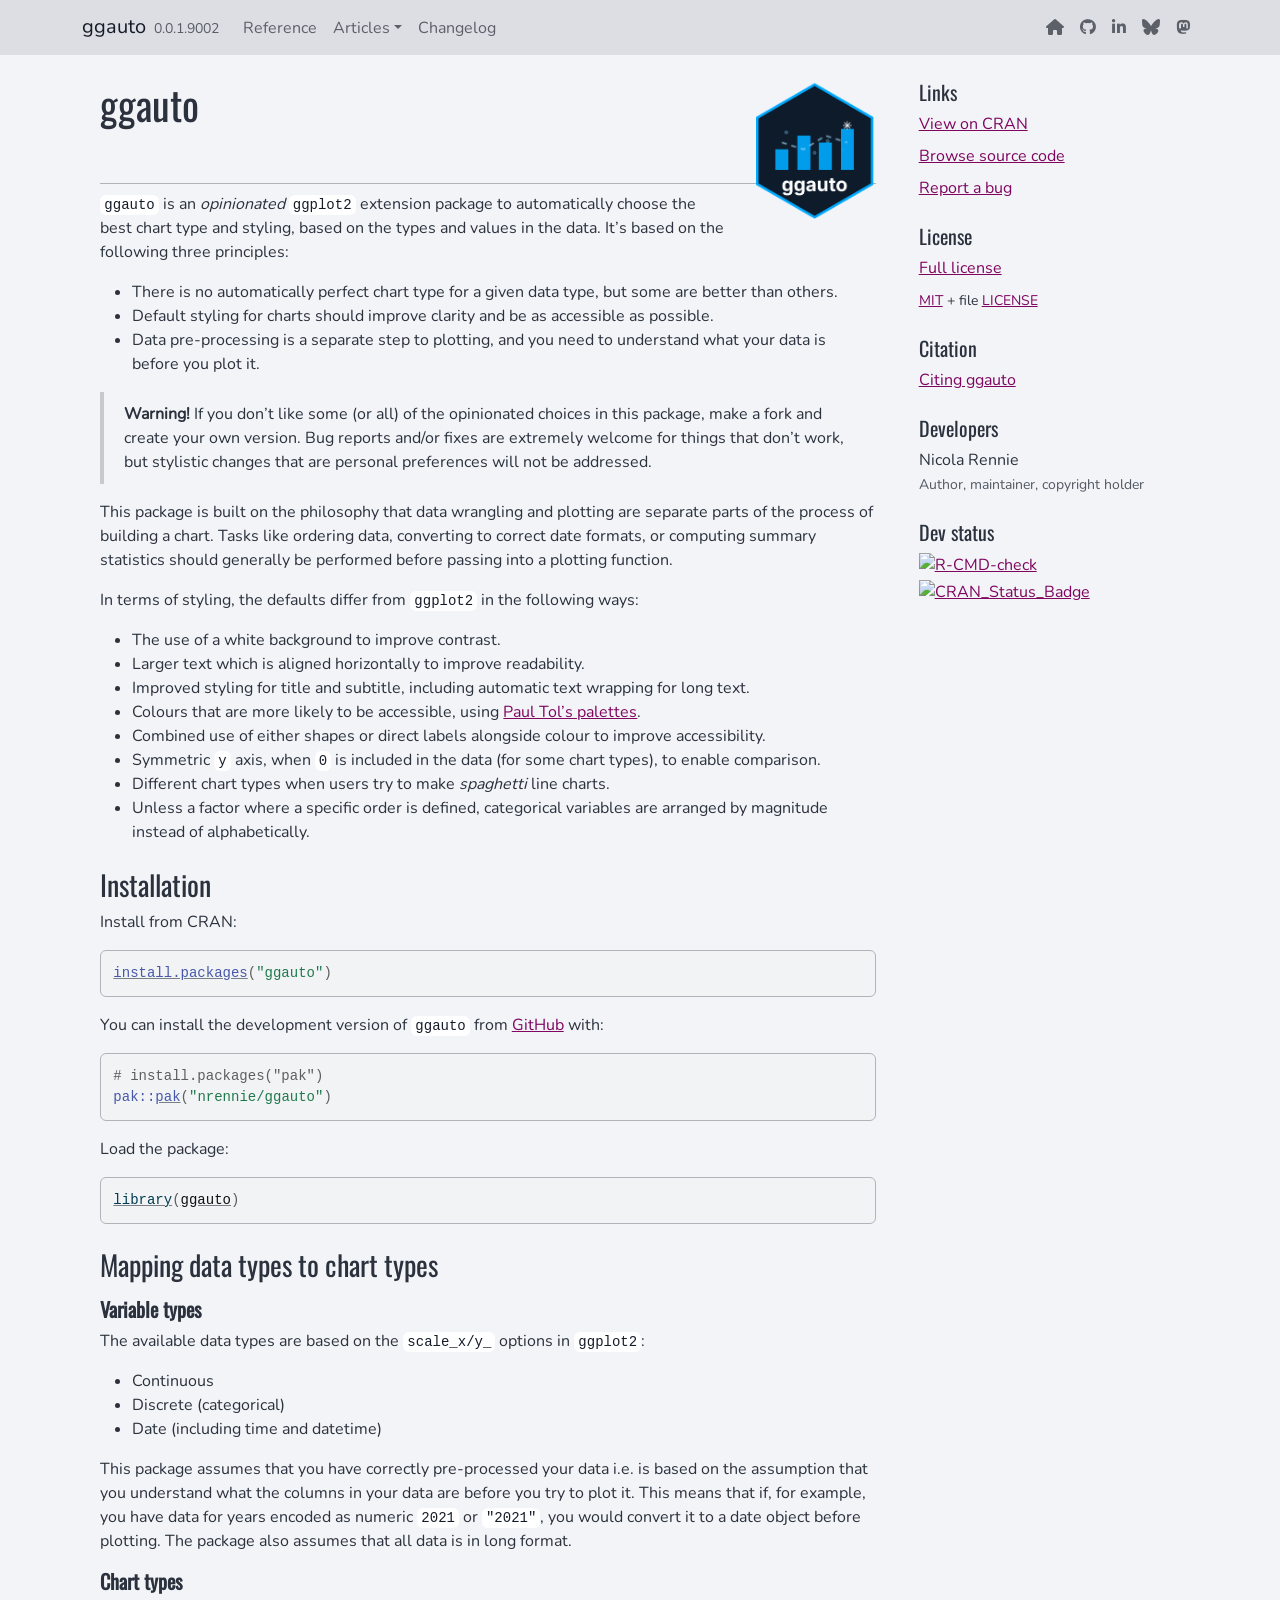
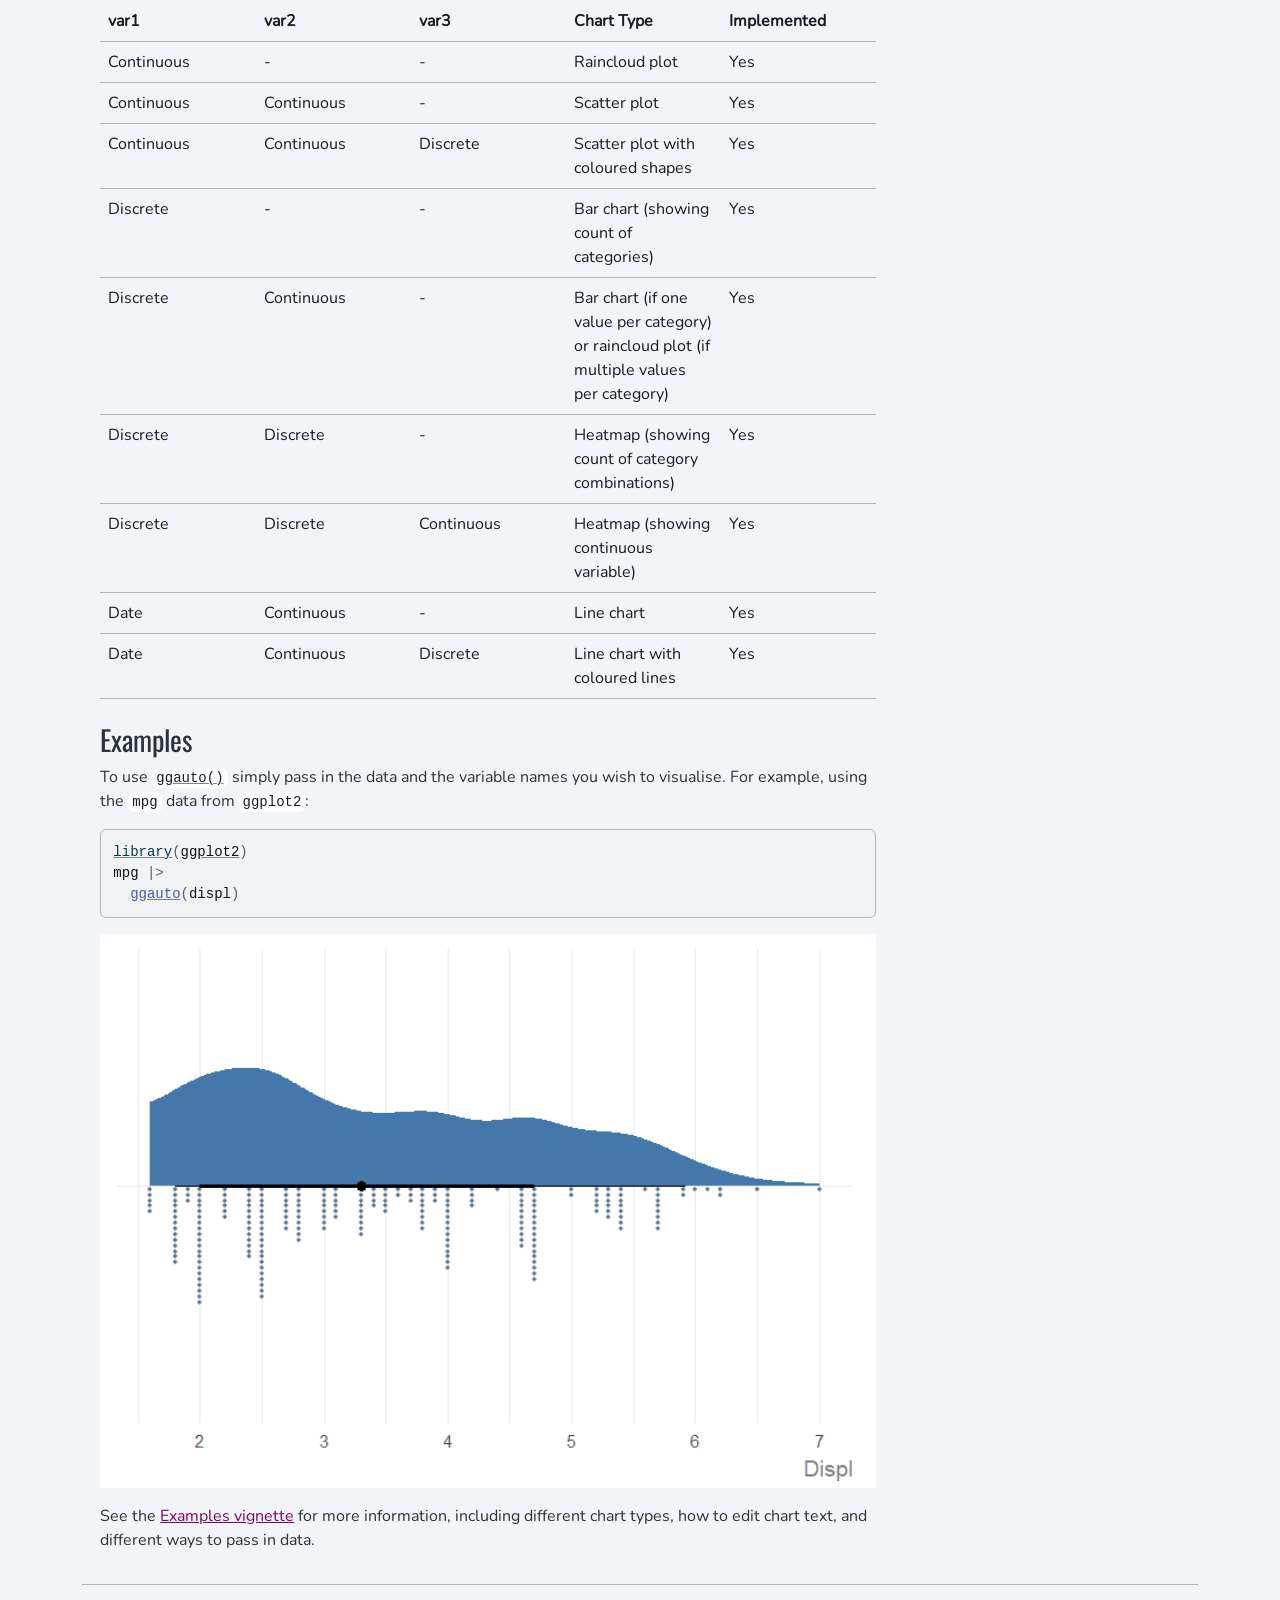
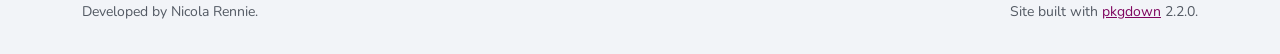
==== commit dd941da9: "Deploying to gh-pages from @ nrennie/ggauto@95815578a89f1ba83f58aa0859aca8dfba89f6b1 🚀" ====
--- a/index.html
+++ b/index.html
@@ -8,7 +8,8 @@
 <title>Automatically Create and Style ggplot2 Charts • ggauto</title>
 <script src="deps/jquery-3.6.0/jquery-3.6.0.min.js"></script><meta name="viewport" content="width=device-width, initial-scale=1, shrink-to-fit=no">
 <link href="deps/bootstrap-5.3.8/bootstrap.min.css" rel="stylesheet">
-<script src="deps/bootstrap-5.3.8/bootstrap.bundle.min.js"></script><link href="deps/Fraunces-0.4.10/font.css" rel="stylesheet">
+<script src="deps/bootstrap-5.3.8/bootstrap.bundle.min.js"></script><link href="deps/Nunito-0.4.10/font.css" rel="stylesheet">
+<link href="deps/Oswald-0.4.10/font.css" rel="stylesheet">
 <link href="deps/font-awesome-6.5.2/css/all.min.css" rel="stylesheet">
 <link href="deps/font-awesome-6.5.2/css/v4-shims.min.css" rel="stylesheet">
 <script src="deps/headroom-0.11.0/headroom.min.js"></script><script src="deps/headroom-0.11.0/jQuery.headroom.min.js"></script><script src="deps/bootstrap-toc-1.0.1/bootstrap-toc.min.js"></script><script src="deps/clipboard.js-2.0.11/clipboard.min.js"></script><script src="deps/search-1.0.0/autocomplete.jquery.min.js"></script><script src="deps/search-1.0.0/fuse.min.js"></script><script src="deps/search-1.0.0/mark.min.js"></script><!-- pkgdown --><script src="pkgdown.js"></script><meta property="og:title" content="Automatically Create and Style ggplot2 Charts">
@@ -43,11 +44,11 @@
 <li class="nav-item"><a class="nav-link" href="news/index.html">Changelog</a></li>
       </ul>
 <ul class="navbar-nav">
-<li class="nav-item"><a class="external-link nav-link" href="https://nrennie.rbind.io/" aria-label="Website"><span class="fa fa-globe"></span></a></li>
+<li class="nav-item"><a class="external-link nav-link" href="https://nrennie.rbind.io/" aria-label="Website"><span class="fa fa-house"></span></a></li>
 <li class="nav-item"><a class="external-link nav-link" href="https://github.com/nrennie" aria-label="GitHub"><span class="fa fa-github"></span></a></li>
 <li class="nav-item"><a class="external-link nav-link" href="https://uk.linkedin.com/in/nicola-rennie" aria-label="LinkedIn"><span class="fa fa-linkedin"></span></a></li>
+<li class="nav-item"><a class="external-link nav-link" href="https://bsky.app/profile/nrennie.bsky.social" aria-label="BlueSky"><span class="fa fab fa-bluesky"></span></a></li>
 <li class="nav-item"><a class="external-link nav-link" href="https://fosstodon.org/@nrennie" aria-label="Mastodon"><span class="fa fab fa-mastodon"></span></a></li>
-<li class="nav-item"><a class="external-link nav-link" href="https://bsky.app/profile/nrennie.bsky.social" aria-label="BlueSky"><span class="fa fa-cloud"></span></a></li>
       </ul>
 </div>
 
--- a/deps/Nunito-0.4.10/font.css
+++ b/deps/Nunito-0.4.10/font.css
@@ -0,0 +1,45 @@
+/* cyrillic-ext */
+@font-face {
+  font-family: 'Nunito';
+  font-style: normal;
+  font-weight: 400;
+  font-display: swap;
+  src: url(XRXI3I6Li01BKofiOc5wtlZ2di8HDLshdTk3j77e.woff2) format('woff2');
+  unicode-range: U+0460-052F, U+1C80-1C8A, U+20B4, U+2DE0-2DFF, U+A640-A69F, U+FE2E-FE2F;
+}
+/* cyrillic */
+@font-face {
+  font-family: 'Nunito';
+  font-style: normal;
+  font-weight: 400;
+  font-display: swap;
+  src: url(XRXI3I6Li01BKofiOc5wtlZ2di8HDLshdTA3j77e.woff2) format('woff2');
+  unicode-range: U+0301, U+0400-045F, U+0490-0491, U+04B0-04B1, U+2116;
+}
+/* vietnamese */
+@font-face {
+  font-family: 'Nunito';
+  font-style: normal;
+  font-weight: 400;
+  font-display: swap;
+  src: url(XRXI3I6Li01BKofiOc5wtlZ2di8HDLshdTs3j77e.woff2) format('woff2');
+  unicode-range: U+0102-0103, U+0110-0111, U+0128-0129, U+0168-0169, U+01A0-01A1, U+01AF-01B0, U+0300-0301, U+0303-0304, U+0308-0309, U+0323, U+0329, U+1EA0-1EF9, U+20AB;
+}
+/* latin-ext */
+@font-face {
+  font-family: 'Nunito';
+  font-style: normal;
+  font-weight: 400;
+  font-display: swap;
+  src: url(XRXI3I6Li01BKofiOc5wtlZ2di8HDLshdTo3j77e.woff2) format('woff2');
+  unicode-range: U+0100-02BA, U+02BD-02C5, U+02C7-02CC, U+02CE-02D7, U+02DD-02FF, U+0304, U+0308, U+0329, U+1D00-1DBF, U+1E00-1E9F, U+1EF2-1EFF, U+2020, U+20A0-20AB, U+20AD-20C0, U+2113, U+2C60-2C7F, U+A720-A7FF;
+}
+/* latin */
+@font-face {
+  font-family: 'Nunito';
+  font-style: normal;
+  font-weight: 400;
+  font-display: swap;
+  src: url(XRXI3I6Li01BKofiOc5wtlZ2di8HDLshdTQ3jw.woff2) format('woff2');
+  unicode-range: U+0000-00FF, U+0131, U+0152-0153, U+02BB-02BC, U+02C6, U+02DA, U+02DC, U+0304, U+0308, U+0329, U+2000-206F, U+20AC, U+2122, U+2191, U+2193, U+2212, U+2215, U+FEFF, U+FFFD;
+}
--- a/deps/Oswald-0.4.10/font.css
+++ b/deps/Oswald-0.4.10/font.css
@@ -0,0 +1,45 @@
+/* cyrillic-ext */
+@font-face {
+  font-family: 'Oswald';
+  font-style: normal;
+  font-weight: 400;
+  font-display: swap;
+  src: url(TK3_WkUHHAIjg75cFRf3bXL8LICs1_FvsUtiZTaR.woff2) format('woff2');
+  unicode-range: U+0460-052F, U+1C80-1C8A, U+20B4, U+2DE0-2DFF, U+A640-A69F, U+FE2E-FE2F;
+}
+/* cyrillic */
+@font-face {
+  font-family: 'Oswald';
+  font-style: normal;
+  font-weight: 400;
+  font-display: swap;
+  src: url(TK3_WkUHHAIjg75cFRf3bXL8LICs1_FvsUJiZTaR.woff2) format('woff2');
+  unicode-range: U+0301, U+0400-045F, U+0490-0491, U+04B0-04B1, U+2116;
+}
+/* vietnamese */
+@font-face {
+  font-family: 'Oswald';
+  font-style: normal;
+  font-weight: 400;
+  font-display: swap;
+  src: url(TK3_WkUHHAIjg75cFRf3bXL8LICs1_FvsUliZTaR.woff2) format('woff2');
+  unicode-range: U+0102-0103, U+0110-0111, U+0128-0129, U+0168-0169, U+01A0-01A1, U+01AF-01B0, U+0300-0301, U+0303-0304, U+0308-0309, U+0323, U+0329, U+1EA0-1EF9, U+20AB;
+}
+/* latin-ext */
+@font-face {
+  font-family: 'Oswald';
+  font-style: normal;
+  font-weight: 400;
+  font-display: swap;
+  src: url(TK3_WkUHHAIjg75cFRf3bXL8LICs1_FvsUhiZTaR.woff2) format('woff2');
+  unicode-range: U+0100-02BA, U+02BD-02C5, U+02C7-02CC, U+02CE-02D7, U+02DD-02FF, U+0304, U+0308, U+0329, U+1D00-1DBF, U+1E00-1E9F, U+1EF2-1EFF, U+2020, U+20A0-20AB, U+20AD-20C0, U+2113, U+2C60-2C7F, U+A720-A7FF;
+}
+/* latin */
+@font-face {
+  font-family: 'Oswald';
+  font-style: normal;
+  font-weight: 400;
+  font-display: swap;
+  src: url(TK3_WkUHHAIjg75cFRf3bXL8LICs1_FvsUZiZQ.woff2) format('woff2');
+  unicode-range: U+0000-00FF, U+0131, U+0152-0153, U+02BB-02BC, U+02C6, U+02DA, U+02DC, U+0304, U+0308, U+0329, U+2000-206F, U+20AC, U+2122, U+2191, U+2193, U+2212, U+2215, U+FEFF, U+FFFD;
+}
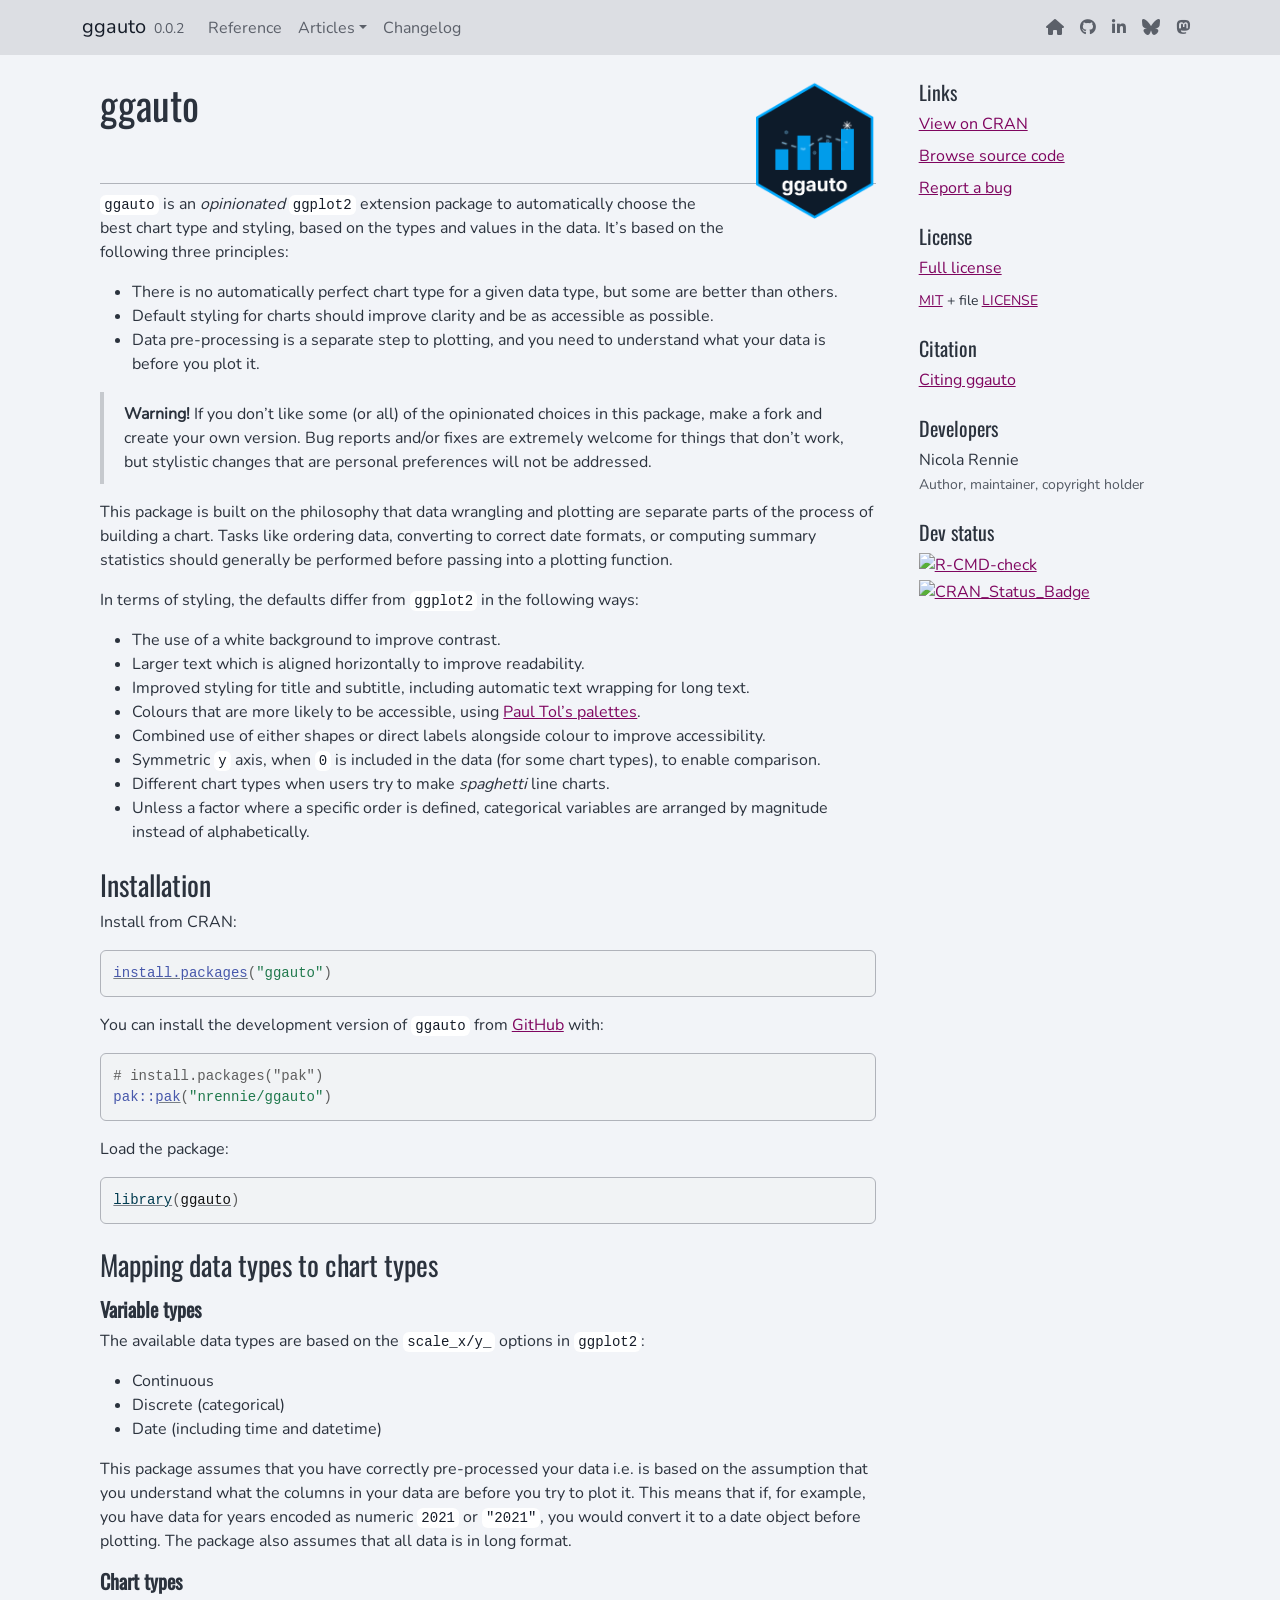
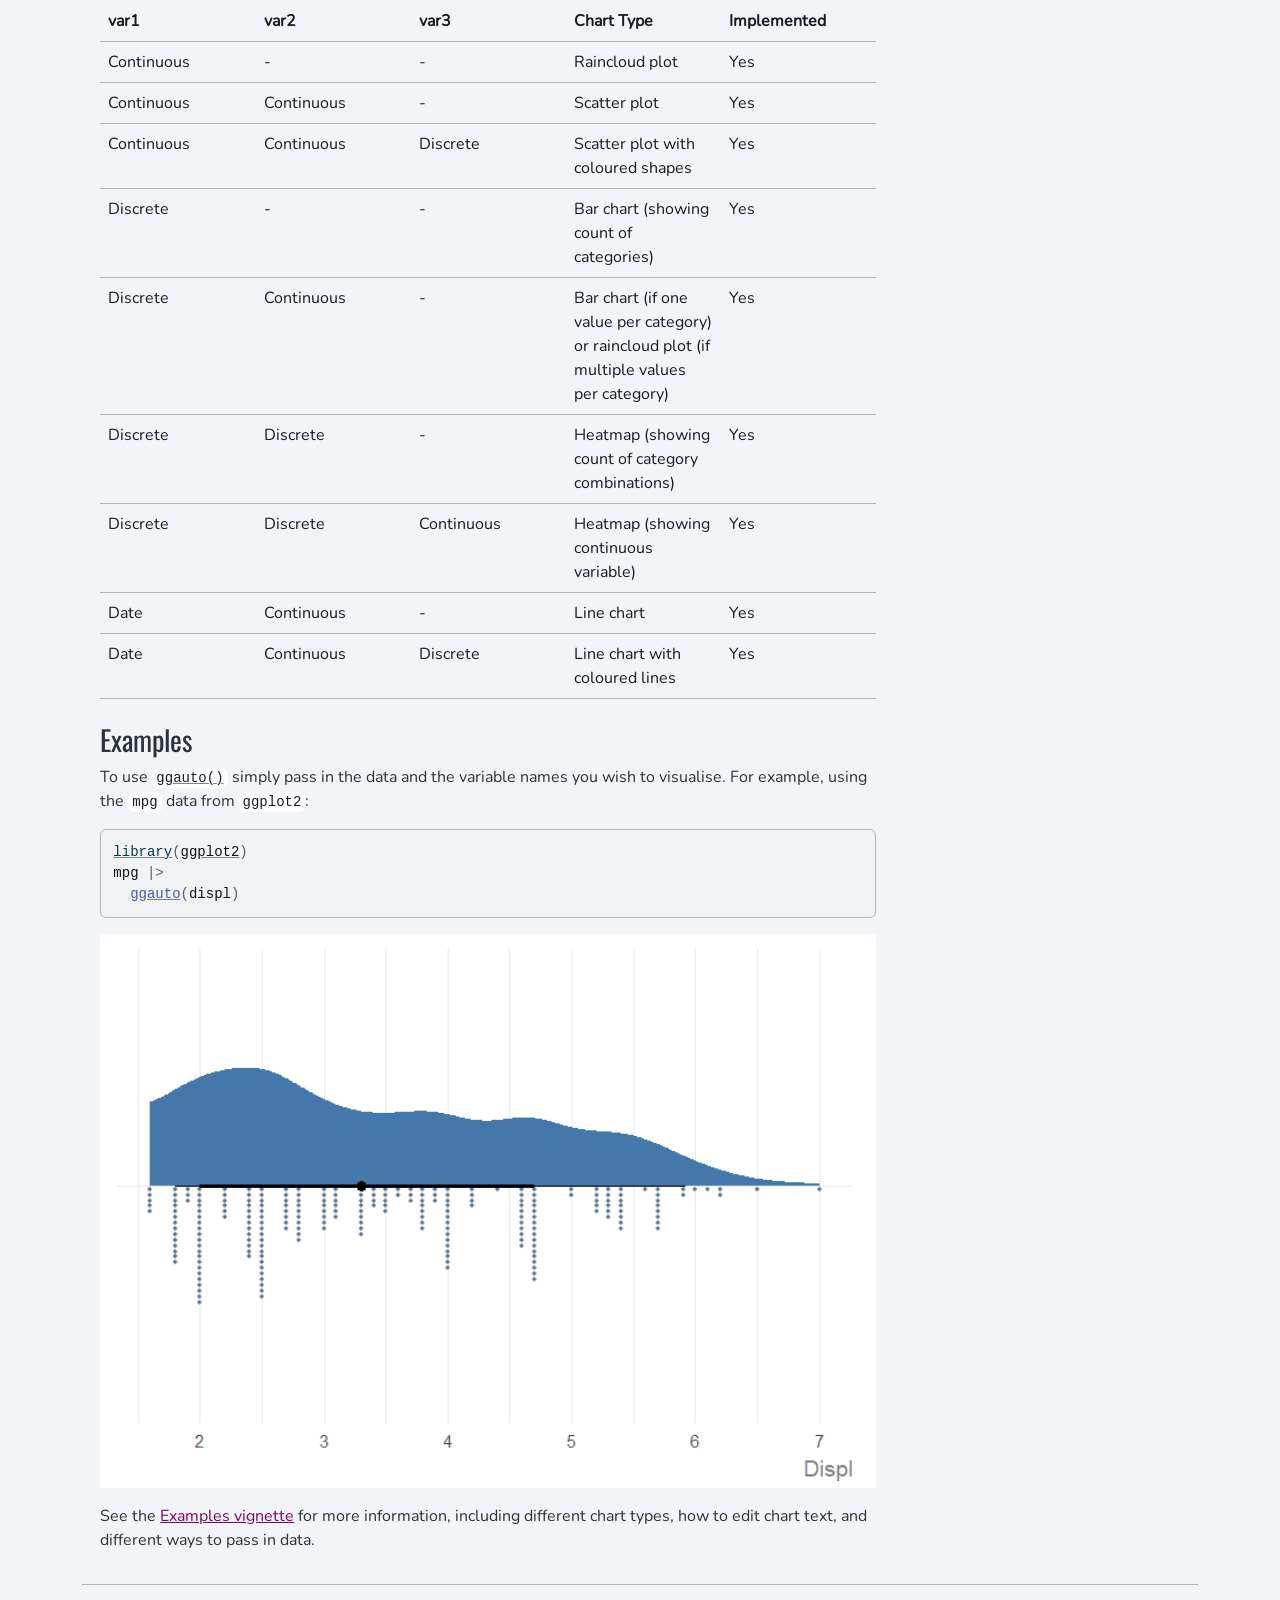
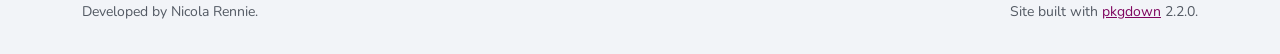
==== commit 9cdeae23: "Deploying to gh-pages from @ nrennie/ggauto@c3a8338fb847c281519bca3c1d12eba1678e0963 🚀" ====
--- a/index.html
+++ b/index.html
@@ -25,7 +25,7 @@
 
     <a class="navbar-brand me-2" href="index.html">ggauto</a>
 
-    <small class="nav-text text-muted me-auto" data-bs-toggle="tooltip" data-bs-placement="bottom" title="">0.0.1.9002</small>
+    <small class="nav-text text-muted me-auto" data-bs-toggle="tooltip" data-bs-placement="bottom" title="">0.0.2</small>
 
 
     <button class="navbar-toggler" type="button" data-bs-toggle="collapse" data-bs-target="#navbar" aria-controls="navbar" aria-expanded="false" aria-label="Toggle navigation">
